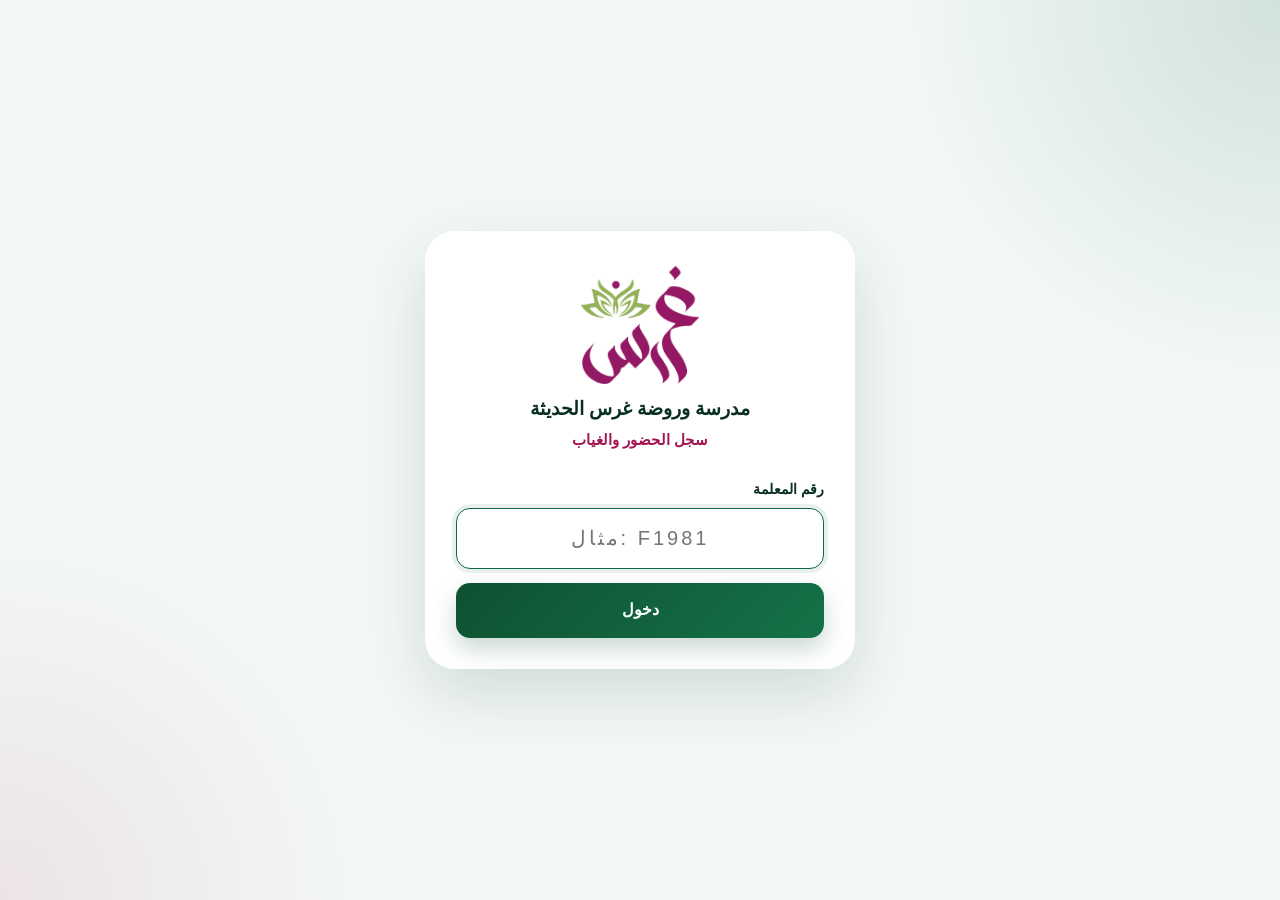
==== index.html @ df83c7d7 "Add files via upload" ====
<!DOCTYPE html>
<html lang="ar" dir="rtl">
<head>
<meta charset="UTF-8">
<meta name="viewport" content="width=device-width,initial-scale=1,viewport-fit=cover">
<meta name="theme-color" content="#0F5132">
<meta name="mobile-web-app-capable" content="yes">
<meta name="apple-mobile-web-app-capable" content="yes">
<meta name="apple-mobile-web-app-status-bar-style" content="black-translucent">
<link rel="manifest" href="manifest.json">
<link rel="apple-touch-icon" href="logo.png">
<title>الحضور والغياب — غرس</title>

<style>
/* ══════════════════════════════════════════════════════════
   مدرسة وروضة غرس الحديثة — سجل الحضور
   فكرة التصميم: سجل ورقي رسمي — حافة مخرَّمة كصفحة مقطوعة من
   دفتر، وأزرار الحالة كأختام حبر. خطوط النظام فقط، لا شبكة،
   حدود بدل الظلال المكدَّسة لأداء أخف على الهواتف الضعيفة.
   ══════════════════════════════════════════════════════════ */
:root{
  --paper:#FBF3E7; --card:#FFFDF9; --edge:#E7D9C4;
  --ink:#2B1B12; --mute:#8A7360;
  --wine:#7C1B4E; --wine-deep:#4A0F30; --wine-soft:#F4E3EE;
  --leaf:#4F7A2E; --leaf-wash:#EAF1DC;
  --clay:#AE3326; --clay-wash:#FBEAE4;
  --amber:#A6720A; --amber-wash:#FBF0DA;
  --r:13px;
}
*,*::before,*::after{box-sizing:border-box;margin:0;padding:0;-webkit-tap-highlight-color:transparent}
html{font-size:16px}
body{
  font-family:"Segoe UI",Tahoma,"Noto Sans Arabic",Arial,sans-serif;
  background:var(--paper); color:var(--ink);
  min-height:100vh;min-height:100dvh; overflow-x:hidden; line-height:1.45;
  -webkit-text-size-adjust:100%;
}
.serif{font-family:"Noto Naskh Arabic","Traditional Arabic",Amiri,"Segoe UI",serif}
button,input{font:inherit;color:inherit}
button{background:none;border:0;cursor:pointer}
[hidden]{display:none!important}
:focus-visible{outline:2px solid var(--wine);outline-offset:2px}

/* توقيع التصميم: حافة مخرَّمة كصفحة مقطوعة من دفتر — تُستخدم مرتين فقط */
.torn{position:relative}
.torn::after{
  content:"";position:absolute;left:0;right:0;bottom:-7px;height:14px;
  background-image:radial-gradient(circle 7px, var(--paper) 7px, transparent 7.4px);
  background-size:24px 14px; background-position:0 -7px; background-repeat:repeat-x;
}
.torn.on-card::after{ background-image:radial-gradient(circle 7px, var(--card) 7px, transparent 7.4px); }

/* ── تسجيل الدخول ─────────────────────────────────── */
#gate{
  min-height:100vh;min-height:100dvh;display:flex;align-items:center;justify-content:center;
  padding:26px 18px;background:
    radial-gradient(120% 90% at 15% 0%, rgba(255,255,255,.07), transparent 55%),
    radial-gradient(120% 90% at 100% 100%, rgba(0,0,0,.18), transparent 55%),
    var(--wine-deep);
}
.gate-card{ background:var(--card);border-radius:18px;padding:36px 26px 30px;
  width:100%;max-width:372px;text-align:center; }
.seal{
  width:64px;height:64px;margin:0 auto 18px;border-radius:16px;
  background:var(--wine);color:#fff;display:flex;align-items:center;justify-content:center;
  font-size:1.4rem;font-weight:700;letter-spacing:-1px;
  box-shadow:inset 0 0 0 3px rgba(255,255,255,.22), inset 0 0 0 5px rgba(255,255,255,.1);
}
.gate-card h1{font-size:1.14rem;font-weight:700;color:var(--wine-deep)}
.gate-card .serif{font-size:1.18rem}
.gate-card p{font-size:.86rem;color:var(--mute);margin-top:5px;margin-bottom:28px}
.gate-card label{display:block;text-align:right;font-size:.86rem;font-weight:600;margin-bottom:8px}
#code{
  width:100%;padding:15px;border:1.5px solid var(--edge);border-radius:10px;
  font-size:1.25rem;text-align:center;direction:ltr;letter-spacing:3px;
  background:#FAF4EA;transition:border-color .15s;
}
#code:focus{outline:none;border-color:var(--wine);background:#fff}
.btn-main{
  width:100%;margin-top:16px;padding:15px;border-radius:10px;
  background:var(--wine);color:#fff;font-size:1rem;font-weight:700;
}
.btn-main:active{background:var(--wine-deep)}
.btn-main:disabled{opacity:.5}
.note{
  margin-top:14px;padding:11px 13px;border-radius:9px;font-size:.85rem;
  font-weight:600;text-align:right;
}
.note.err{background:var(--clay-wash);color:var(--clay)}
.note.hint{background:var(--wine-soft);color:var(--wine-deep)}

/* ── الرأس ───────────────────────────────────────── */
#app{display:none;flex-direction:column;min-height:100vh;min-height:100dvh}
#app.on{display:flex}
.top{
  background:var(--wine-deep);color:#fff;padding:12px 14px 19px;
  display:flex;align-items:center;gap:11px;
  position:sticky;top:0;z-index:40;
  padding-top:12px;padding-top:max(12px,env(safe-area-inset-top));
}
.top .seal{width:37px;height:37px;border-radius:10px;margin:0;font-size:.92rem;
  background:rgba(255,255,255,.15);box-shadow:inset 0 0 0 2px rgba(255,255,255,.2)}
.who{flex:1;min-width:0}
.who b{display:block;font-size:.95rem;font-weight:700;line-height:1.25;
  white-space:nowrap;overflow:hidden;text-overflow:ellipsis}
.who span{display:block;font-size:.76rem;color:rgba(255,255,255,.72);
  white-space:nowrap;overflow:hidden;text-overflow:ellipsis}
.ico{
  width:38px;height:38px;border-radius:10px;background:rgba(255,255,255,.13);
  display:flex;align-items:center;justify-content:center;color:#fff;flex:0 0 auto;position:relative;
}
.ico:active{background:rgba(255,255,255,.28)}
.ico svg{width:19px;height:19px;fill:none;stroke:currentColor;stroke-width:2;
  stroke-linecap:round;stroke-linejoin:round}
.ico[data-n]:not([data-n="0"])::before{
  content:attr(data-n);position:absolute;top:-5px;left:-5px;
  min-width:19px;height:19px;padding:0 5px;border-radius:10px;
  background:#E7A73D;color:#3A2400;font-size:.68rem;font-weight:800;
  display:flex;align-items:center;justify-content:center;
}
.spinning{animation:spin 1s linear infinite}
@keyframes spin{to{transform:rotate(360deg)}}

/* ── شريط الحالة ─────────────────────────────────── */
.wire{ display:flex;align-items:center;gap:8px;padding:7px 15px;font-size:.8rem;font-weight:600; }
.wire i{width:7px;height:7px;border-radius:50%;flex:0 0 auto;background:currentColor}
.wire.ok  {background:var(--leaf-wash); color:var(--leaf)}
.wire.work{background:#EDF2FB;         color:#1B4DA8}
.wire.wait{background:var(--amber-wash);color:var(--amber)}
.wire.bad {background:var(--clay-wash); color:var(--clay)}

/* ── لوحة اليوم — كصفحة سجل ──────────────────────── */
main{flex:1;padding:22px 12px 132px;max-width:640px;width:100%;margin-inline:auto}
.day{
  background:var(--card);border:1px solid var(--edge);border-radius:var(--r);
  padding:16px 16px 14px;margin-bottom:16px;
}
.day-h{display:flex;align-items:flex-end;justify-content:space-between;gap:10px}
.day-h .lbl{font-size:.78rem;color:var(--mute);font-weight:600}
.day-h b{display:block;font-size:1.32rem;font-weight:700;color:var(--wine-deep);margin-top:2px}
.day-h .cnt{font-size:.78rem;color:var(--mute);white-space:nowrap}
.tally{display:flex;gap:7px;margin-top:13px}
.tally div{flex:1;text-align:center;border-radius:9px;padding:9px 4px;line-height:1.2}
.tally b{display:block;font-size:1.3rem;font-weight:800}
.tally span{font-size:.72rem;font-weight:600}
.t-p{background:var(--leaf-wash);color:var(--leaf)}
.t-a{background:var(--clay-wash);color:var(--clay)}
.t-e{background:var(--amber-wash);color:var(--amber)}

/* ── قائمة الطلاب ────────────────────────────────── */
#roster{display:flex;flex-direction:column;gap:8px}
.row{
  background:var(--card);border:1px solid var(--edge);border-radius:var(--r);
  padding:11px 12px 12px;contain:content;
}
.row.absent {border-color:#E8BEB8}
.row.excused{border-color:#E6CE9C}
.row-h{display:flex;align-items:center;gap:10px;margin-bottom:10px}
.av{
  width:30px;height:30px;border-radius:9px;font-size:.78rem;font-weight:700;
  display:flex;align-items:center;justify-content:center;flex:0 0 auto;
}
.row-h .nm{
  flex:1;min-width:0;font-size:.94rem;font-weight:600;
  white-space:nowrap;overflow:hidden;text-overflow:ellipsis;
}
.more{width:30px;height:30px;border-radius:8px;color:var(--mute);
  display:flex;align-items:center;justify-content:center;flex:0 0 auto;font-size:1.15rem;line-height:1}
.more:active{background:var(--wine-soft)}

/* أزرار الحالة — أختام حبر */
.stamps{display:flex;gap:7px}
.stamps button{
  flex:1;padding:9px 2px;border-radius:9px;font-size:.85rem;font-weight:700;
  border:1.5px solid var(--edge); background:var(--card); color:var(--mute);
  transition:transform .1s;
}
.stamps button:active{transform:scale(.94)}
.stamps .p.on{background:var(--leaf); color:#fff; border-color:var(--leaf); transform:rotate(-1.5deg)}
.stamps .a.on{background:var(--clay); color:#fff; border-color:var(--clay); transform:rotate(1.5deg)}
.stamps .e.on{background:var(--amber);color:#fff; border-color:var(--amber);transform:rotate(-1.5deg)}

.blank{text-align:center;padding:46px 20px;color:var(--mute);font-size:.9rem}
.blank b{display:block;font-size:1rem;color:var(--ink);margin-bottom:6px}

/* ── الشريط السفلي ───────────────────────────────── */
.dock{
  position:fixed;bottom:0;left:0;right:0;z-index:45;
  background:var(--card);border-top:1px solid var(--edge);
  padding:10px 12px calc(10px + env(safe-area-inset-bottom));
  display:flex;gap:8px;max-width:640px;margin-inline:auto;
}
.dock .side{ padding:12px 14px;border-radius:10px;background:var(--wine-soft);
  color:var(--wine-deep);font-size:.87rem;font-weight:700;flex:0 0 auto; }
.dock .side:active{background:#EAD3E1}
.submit{ flex:1;padding:13px;border-radius:10px;background:var(--wine);color:#fff;
  font-size:.97rem;font-weight:700; }
.submit:active{background:var(--wine-deep)}
.submit.done{background:var(--leaf-wash);color:var(--leaf)}

/* ── النوافذ ─────────────────────────────────────── */
.veil{ position:fixed;inset:0;z-index:200;background:rgba(43,27,18,.5);
  display:flex;align-items:flex-end;justify-content:center;
  opacity:0;visibility:hidden;transition:opacity .18s,visibility .18s; }
.veil.open{opacity:1;visibility:visible}
.sheet{ background:var(--card);width:100%;max-width:480px;
  border-radius:18px 18px 0 0;padding:20px 18px calc(24px + env(safe-area-inset-bottom));
  max-height:88vh;max-height:88dvh;overflow-y:auto;transform:translateY(14px);transition:transform .18s; }
.veil.open .sheet{transform:none}
.grip{width:38px;height:4px;border-radius:2px;background:var(--edge);margin:0 auto 16px}
.sheet h2{font-size:1rem;font-weight:700;color:var(--wine-deep);margin-bottom:14px}
.sheet label{display:block;font-size:.85rem;font-weight:600;margin-bottom:7px}
.sheet input{ width:100%;padding:13px 14px;border:1.5px solid var(--edge);border-radius:10px;
  font-size:.95rem;background:#FAF4EA;margin-bottom:14px; }
.sheet input:focus{outline:none;border-color:var(--wine);background:#fff}
.pair{display:flex;gap:9px;margin-top:4px}
.pair button{flex:1;padding:13px;border-radius:10px;font-size:.93rem;font-weight:700}
.go{background:var(--wine);color:#fff}
.go:disabled{opacity:.5}
.no{background:var(--wine-soft);color:var(--wine-deep)}
.warn{ background:var(--amber-wash);color:var(--amber);border-radius:9px;
  padding:10px 12px;font-size:.83rem;font-weight:600;margin-bottom:14px; }
.menu button{ display:flex;align-items:center;gap:11px;width:100%;padding:14px 12px;
  border-radius:10px;font-size:.93rem;font-weight:600;text-align:right; }
.menu button:active{background:var(--wine-soft)}
.menu .danger{color:var(--clay)}
.menu hr{border:0;border-top:1px solid var(--edge);margin:6px 0}

.absentees{margin-top:6px}
.absentees h3{font-size:.86rem;font-weight:700;margin:14px 0 8px}
.absentees div{ display:flex;align-items:center;justify-content:space-between;gap:10px;
  padding:9px 12px;border-radius:9px;background:var(--paper);margin-bottom:5px;font-size:.88rem; }
.absentees em{font-style:normal;font-size:.75rem;font-weight:700;padding:2px 9px;border-radius:8px}
.e-a{background:var(--clay-wash);color:var(--clay)}
.e-e{background:var(--amber-wash);color:var(--amber)}
.allgood{text-align:center;padding:16px;color:var(--leaf);font-weight:700}

/* ── التنبيهات ───────────────────────────────────── */
#toasts{ position:fixed;top:12px;left:12px;right:12px;z-index:400;
  display:flex;flex-direction:column;align-items:center;gap:7px;pointer-events:none; }
.toast{ padding:11px 18px;border-radius:10px;font-size:.87rem;font-weight:600;
  color:#fff;background:var(--ink);max-width:380px;text-align:center; }
.toast.good{background:var(--leaf)}
.toast.bad {background:var(--clay)}

@media (prefers-reduced-motion:reduce){*{animation:none!important;transition:none!important}}
</style>
<link rel="stylesheet" href="styles.css?v=4.0.0">
</head>

<body>

<!-- ═══════════ تسجيل الدخول ═══════════ -->
<section id="gate">
  <div class="gate-card torn on-card">
    <div class="seal brand-logo"><img src="logo.png" alt="شعار غرس"></div>
    <h1 class="serif">مدرسة وروضة غرس الحديثة</h1>
    <p>سجل الحضور والغياب</p>
    <label for="code">رقم المعلمة</label>
    <input id="code" type="text" inputmode="text" autocomplete="off"
           enterkeyhint="go" placeholder="مثال: F1981">
    <button class="btn-main" id="enter">دخول</button>
    <div class="note" id="gate-note" hidden></div>
  </div>
</section>

<!-- ═══════════ التطبيق ═══════════ -->
<div id="app">
  <header class="top torn">
    <div class="seal top-logo"><img src="logo.png" alt="شعار غرس"></div>
    <div class="who">
      <b id="t-name"></b>
      <span id="t-class"></span>
    </div>
    <button class="ico" id="btn-sync" data-n="0" aria-label="مزامنة">
      <svg viewBox="0 0 24 24"><path d="M21 12a9 9 0 1 1-2.6-6.4"/><path d="M21 3v6h-6"/></svg>
    </button>
    <button class="ico" id="btn-menu" aria-label="خيارات">
      <svg viewBox="0 0 24 24"><path d="M4 6h16M4 12h16M4 18h16"/></svg>
    </button>
  </header>

  <div class="wire ok" id="wire"><i></i><span id="wire-txt">محفوظ</span></div>

  <main>
    <div class="day">
      <div class="day-h">
        <div>
          <div class="lbl" id="d-day">اليوم</div>
          <b id="d-date" class="serif"></b>
        </div>
        <span class="cnt" id="d-count"></span>
      </div>
      <div class="tally">
        <div class="t-p"><b id="c-p">0</b><span>حاضر</span></div>
        <div class="t-a"><b id="c-a">0</b><span>غائب</span></div>
        <div class="t-e"><b id="c-e">0</b><span>مأذون</span></div>
      </div>
    </div>
    <div id="roster"></div>
  </main>

  <div class="dock">
    <button class="side" id="btn-add">إضافة طالب</button>
    <button class="side" id="btn-sum">الملخص</button>
    <button class="submit" id="btn-submit">تسليم الحضور</button>
  </div>
</div>

<div id="toasts"></div>

<!-- ═══════════ النوافذ ═══════════ -->
<div class="veil" id="v-add"><div class="sheet">
  <div class="grip"></div><h2>إضافة طالب</h2>
  <label for="i-add">اسم الطالب</label>
  <input id="i-add" type="text" autocomplete="off" placeholder="الاسم الكامل">
  <div class="pair"><button class="go" id="do-add">إضافة</button><button class="no" data-close>إلغاء</button></div>
</div></div>

<div class="veil" id="v-ren"><div class="sheet">
  <div class="grip"></div><h2>تعديل اسم الطالب</h2>
  <div class="warn">سيُحدَّث الاسم في كل سجلات الحضور السابقة.</div>
  <label for="i-ren">الاسم الجديد</label>
  <input id="i-ren" type="text" autocomplete="off">
  <div class="pair"><button class="go" id="do-ren">حفظ</button><button class="no" data-close>إلغاء</button></div>
</div></div>

<div class="veil" id="v-row"><div class="sheet menu">
  <div class="grip"></div><h2 id="row-h"></h2>
  <button id="row-ren">تعديل الاسم</button>
  <button class="danger" id="row-del">حذف من القائمة</button>
  <hr>
  <button data-close>إلغاء</button>
</div></div>

<div class="veil" id="v-menu"><div class="sheet menu">
  <div class="grip"></div><h2>خيارات</h2>
  <button id="m-pull">تحديث البيانات من الشيت</button>
  <hr>
  <button class="danger" id="m-out">تسجيل الخروج</button>
  <button data-close>إغلاق</button>
</div></div>

<div class="veil" id="v-sum"><div class="sheet">
  <div class="grip"></div><h2>ملخص اليوم</h2>
  <div class="tally">
    <div class="t-p"><b id="s-p">0</b><span>حاضر</span></div>
    <div class="t-a"><b id="s-a">0</b><span>غائب</span></div>
    <div class="t-e"><b id="s-e">0</b><span>مأذون</span></div>
  </div>
  <div class="absentees" id="s-list"></div>
  <div class="pair"><button class="no" data-close>إغلاق</button></div>
</div></div>

<script>
/* ══════════════════════════════════════════════════════════
   ① الإعداد — ضع هنا رابط النشر (/exec) الخاص بـ Apps Script
   ══════════════════════════════════════════════════════════ */
var API = "https://script.google.com/macros/s/AKfycbyLo60SsdFtB8Sttx347Jn26erlDINiishZiDYHMsbRO_paRJUiVgCSR4-Kl0UWDjzQyg/exec";

/* ══════════ التخزين المحلي ══════════
   K_STATE = من هو النشط الآن + بياناته الحيّة (يُمسح عند الخروج فقط)
   K_DIR   = أرشيف كل معلمة استُخدم رقمها على هذا الجهاز — هذا ما يسمح
             بإعادة الدخول لأي معلمة سبق دخولها بلا إنترنت بعد الخروج،
             ويدعم جهازاً واحداً تتناوب عليه عدة معلمات.
   K_QUEUE = طابور العمليات غير المُزامنة، مستقل عن كليهما.           */
var K_STATE = "ghars.state.v4";
var K_DIR   = "ghars.dir.v4";
var K_QUEUE = "ghars.queue.v4";

function load(k, dflt){ try{ var r=localStorage.getItem(k); return r?JSON.parse(r):dflt; }catch(e){ return dflt; } }
function save(k, v){ try{ localStorage.setItem(k, JSON.stringify(v)); }catch(e){} }

var S = load(K_STATE, null) || {
  teacherId:"", teacherName:"", className:"",
  students:[], marks:{}, date:"", submitted:false
};

function dirKey(id){ return String(id||"").trim().toLowerCase(); }
function loadDir(){ return load(K_DIR, {}); }
function saveDir(d){ save(K_DIR, d); }

/** يحفظ حالة النشاط الحالي + ينسخها في الأرشيف المحلي لهذه المعلمة. */
function persist(){
  save(K_STATE, S);
  if(!S.teacherId) return;
  var dir = loadDir();
  dir[dirKey(S.teacherId)] = {
    teacherId:S.teacherId, teacherName:S.teacherName, className:S.className,
    students:S.students, date:S.date, marks:S.marks, submitted:S.submitted
  };
  saveDir(dir);
}

/* ══════════ أدوات ══════════ */
var DAYS = ["الأحد","الاثنين","الثلاثاء","الأربعاء","الخميس","الجمعة","السبت"];
function today(){
  var d=new Date();
  return d.getFullYear()+"-"+("0"+(d.getMonth()+1)).slice(-2)+"-"+("0"+d.getDate()).slice(-2);
}
function dayName(iso){ var p=iso.split("-"); return DAYS[new Date(p[0],p[1]-1,p[2]).getDay()]; }
function pretty(iso){ var p=iso.split("-"); return (+p[2])+"/"+(+p[1])+"/"+p[0]; }
function esc(s){
  return String(s==null?"":s).replace(/&/g,"&amp;").replace(/</g,"&lt;")
    .replace(/>/g,"&gt;").replace(/"/g,"&quot;");
}
function uid(){ return Date.now().toString(36)+Math.random().toString(36).slice(2,8); }
function $(id){ return document.getElementById(id); }

function toast(msg, kind){
  var t=document.createElement("div");
  t.className="toast"+(kind?" "+kind:"");
  t.textContent=msg;
  $("toasts").appendChild(t);
  setTimeout(function(){ t.remove(); }, 2600);
}

/** لون هادئ ثابت لكل اسم — لأفاتار الطالب. */
function nameHue(name){
  var h=0, s=String(name||"");
  for(var i=0;i<s.length;i++){ h=(h*31 + s.charCodeAt(i)) % 360; }
  return h;
}
function initialOf(name){
  var s=String(name||"").trim();
  return s ? s[0] : "؟";
}

/* ══════════ الاتصال بالخادم ══════════ */
function call(payload, ms){
  var ctl = ("AbortController" in window) ? new AbortController() : null;
  var to  = ctl ? setTimeout(function(){ ctl.abort(); }, ms||20000) : null;

  return fetch(API, {
    method:"POST", redirect:"follow",
    headers:{ "Content-Type":"text/plain;charset=utf-8" },
    body:JSON.stringify(payload),
    signal: ctl ? ctl.signal : undefined
  }).then(function(r){
    if(to) clearTimeout(to);
    if(!r.ok) throw netErr("HTTP "+r.status);
    return r.json();
  }).catch(function(e){
    if(to) clearTimeout(to);
    throw netErr(e && e.message ? e.message : "تعذّر الاتصال");
  });
}
function netErr(m){ var e=new Error(m); e.network=true; return e; }

/** نفس call، لكن تعيد المحاولة مرة واحدة صامتة عند عطل شبكي عابر — لتقليل
    "أحياناً الدخول لا يعمل" الناتج عن انقطاع لحظي شائع على شبكات ضعيفة. */
function callWithRetry(payload, ms){
  return call(payload, ms).catch(function(e){
    return new Promise(function(res){ setTimeout(res, 1400); })
      .then(function(){ return call(payload, ms); });
  });
}

/* ══════════ طابور المزامنة ══════════ */
var FATAL = {NOT_FOUND:1,BAD_STATUS:1,DUPLICATE:1,RESERVED:1,BAD_NAME:1,REQUIRED:1,
             BAD_DATE:1,TOO_LONG:1,BAD_CHARS:1,UNKNOWN_ACTION:1,NO_SHEET:1,TOO_MANY:1};

function Q(){ return load(K_QUEUE, []); }
function setQ(q){ save(K_QUEUE, q); paintWire(); }

function push(op, opts){
  var q = Q();
  if(opts && opts.replaceKey){
    q = q.filter(function(x, i){
      return (busy && i === 0) || x.replaceKey !== opts.replaceKey;
    });
  }
  op.opId = uid();
  op.teacherId = S.teacherId;
  if(opts && opts.replaceKey) op.replaceKey = opts.replaceKey;
  q.push(op);
  setQ(q);
  flush(250);
}

var busy=false, timer=null, backoff=0;

function flush(delay){ clearTimeout(timer); timer=setTimeout(run, delay||0); }

function run(){
  if(busy) return;
  var q=Q();
  if(!q.length){ backoff=0; paintWire(); return; }
  if(!navigator.onLine){ paintWire(); return; }

  busy=true; paintWire("work");
  var op=q[0];

  call(op).then(function(res){
    busy=false;
    if(res && res.ok){
      drop(op.opId);
      backoff=0;
      afterOk(op, res);
      if(Q().length) flush(120);
      else { paintWire(); paintDock(); }
    }else{
      var code = (res && res.code) || "ERROR";
      if(FATAL[code]){
        drop(op.opId);
        toast((res && res.message) || "تعذّر تنفيذ العملية", "bad");
        flush(150);
      }else{
        retry();
      }
    }
  }).catch(function(){ busy=false; retry(); });
}

function drop(id){ setQ(Q().filter(function(x){ return x.opId!==id; })); }

function retry(){
  backoff = Math.min(backoff ? backoff*2 : 5000, 60000);
  paintWire(navigator.onLine ? "bad" : "wait");
  clearTimeout(timer);
  timer = setTimeout(run, backoff);
}

function afterOk(op, res){
  if(op.action==="add_student" && res.duplicate) toast("الاسم موجود مسبقاً في القائمة");
}

/* ══════════ رسم الحالة ══════════ */
function paintWire(force){
  var n = Q().length;
  var w = $("wire"), t = $("wire-txt");
  $("btn-sync").setAttribute("data-n", String(n));
  $("btn-sync").classList.toggle("spinning", force==="work");

  var cls, txt;
  if(force==="work"){ cls="work"; txt="جارٍ المزامنة…"; }
  else if(!n){ cls="ok"; txt = S.submitted ? "تم التسليم ومزامنة كل شيء" : "محفوظ على الجهاز"; }
  else if(!navigator.onLine){ cls="wait"; txt = n+" عملية بانتظار الإنترنت"; }
  else if(force==="bad"){ cls="bad"; txt = "تعذّر الاتصال — إعادة المحاولة تلقائياً"; }
  else { cls="wait"; txt = n+" عملية قيد الإرسال"; }

  w.className = "wire "+cls;
  t.textContent = txt;
}

/* ══════════ الدخول ══════════ */
$("enter").addEventListener("click", signIn);
$("code").addEventListener("keydown", function(e){ if(e.key==="Enter") signIn(); });

function showNote(msg, kind){
  var n=$("gate-note");
  n.textContent=msg; n.className="note "+(kind||"err"); n.hidden=false;
}

function signIn(){
  var id = $("code").value.trim();
  if(!id) return;
  var b=$("enter");
  b.disabled=true; b.textContent="جارٍ التحقق…"; $("gate-note").hidden=true;

  var dir = loadDir();
  var cached = dir[dirKey(id)];

  // معلمة سبق دخولها على هذا الجهاز → دخول فوري بلا إنترنت
  if(cached){
    adopt(cached, id);
    openApp();
    b.disabled=false; b.textContent="دخول";
    if(navigator.onLine) silentRefresh(id);
    return;
  }

  if(!navigator.onLine){
    showNote("هذا الرقم جديد على الجهاز — أول دخول لكل معلمة يحتاج إنترنت مرة واحدة فقط، وبعدها يعمل بلا إنترنت دائماً.", "hint");
    b.disabled=false; b.textContent="دخول";
    return;
  }

  callWithRetry({ action:"login", teacherId:id, date:today() }, 25000)
    .then(function(r){
      if(!r.ok){ showNote(r.message || "الرقم غير موجود."); return; }
      adopt({
        teacherId:r.teacherId, teacherName:r.teacherName, className:r.className,
        students:r.students||[], date:r.date,
        marks:fillDefaults(r.students||[], r.attendance||{}),
        submitted:!!r.submitted
      }, id);
      openApp();
      if(r.classCreated) toast('أُنشئ الصف «'+r.className+'» تلقائياً', "good");
    })
    .catch(function(){
      showNote(navigator.onLine ? "تعذّر الوصول إلى الخادم. حاولي مجدداً." : "لا يوجد اتصال بالإنترنت.");
    })
    .then(function(){ b.disabled=false; b.textContent="دخول"; },
          function(){ b.disabled=false; b.textContent="دخول"; });
}

/** الافتراضي: كل الطلاب حاضرون ما لم يُسجَّل غير ذلك. */
function fillDefaults(list, existing){
  var m={};
  for(var i=0;i<list.length;i++){ var n=list[i]; m[n]=existing[n]||"حاضر"; }
  return m;
}

function adopt(entry, typedId){
  S.teacherId   = entry.teacherId || typedId;
  S.teacherName = entry.teacherName;
  S.className   = entry.className;
  S.students    = entry.students || [];
  S.date        = entry.date || today();
  S.marks       = entry.marks || fillDefaults(S.students, {});
  S.submitted   = !!entry.submitted;
  persist();
}

/** تحديث صامت من الخادم بعد دخول من الأرشيف المحلي — لا يطغى على تعديلات محلية معلّقة. */
function silentRefresh(id){
  call({ action:"pull", teacherId:id, date:today() }).then(function(r){
    if(!r.ok) return;
    var pendingForMe = Q().some(function(op){ return op.teacherId===id; });
    if(pendingForMe) return; // نُفرغ الطابور أولاً قبل الكتابة فوق أي شيء محلي

    S.teacherName=r.teacherName; S.className=r.className; S.students=r.students||[];
    if(r.date===S.date){
      var merged=fillDefaults(S.students, r.attendance||{});
      Object.keys(S.marks||{}).forEach(function(n){ if(S.students.indexOf(n)!==-1) merged[n]=S.marks[n]; });
      S.marks=merged; S.submitted=!!r.submitted;
    }
    persist();
    if($("app").classList.contains("on")){ paintHeader(); paintDay(); paintRoster(); paintDock(); }
  }).catch(function(){});
}

/* ══════════ فتح التطبيق ══════════ */
function openApp(){
  $("gate").hidden=true;
  $("app").classList.add("on");
  rollDay();
  paintHeader(); paintDay(); paintRoster(); paintDock(); paintWire();
  flush(400);
}

/** يوم جديد → إعادة الجميع إلى «حاضر»، محلياً وبلا حاجة لأي اتصال. */
function rollDay(){
  var t=today();
  if(S.date!==t){
    S.date=t;
    S.marks=fillDefaults(S.students,{});
    S.submitted=false;
    persist();
  }
}

function paintHeader(){
  $("t-name").textContent=S.teacherName;
  $("t-class").textContent=S.className;
}

function paintDay(){
  $("d-day").textContent = dayName(S.date);
  $("d-date").textContent = pretty(S.date);
  $("d-count").textContent = S.students.length+" طالباً";
  var c=count();
  $("c-p").textContent=c.p; $("c-a").textContent=c.a; $("c-e").textContent=c.e;
}

function count(){
  var c={p:0,a:0,e:0};
  for(var i=0;i<S.students.length;i++){
    var s=S.marks[S.students[i]];
    if(s==="غائب") c.a++; else if(s==="مأذون") c.e++; else c.p++;
  }
  return c;
}

var CLS={"حاضر":"p","غائب":"a","مأذون":"e"};

function paintRoster(){
  var box=$("roster");
  if(!S.students.length){
    box.innerHTML='<div class="blank"><b>لا يوجد طلاب في هذا الصف بعد</b>'+
      'ابدئي بإضافة أول طالب من الشريط السفلي.</div>';
    return;
  }
  var h="";
  for(var i=0;i<S.students.length;i++){
    var n=S.students[i], st=S.marks[n]||"حاضر", k=CLS[st];
    var hue=nameHue(n);
    h+='<div class="row '+(k==="a"?"absent":k==="e"?"excused":"")+'" data-i="'+i+'">'+
         '<div class="row-h">'+
           '<div class="av" style="background:hsl('+hue+',46%,89%);color:hsl('+hue+',55%,30%)">'+esc(initialOf(n))+'</div>'+
           '<div class="nm">'+esc(n)+'</div>'+
           '<button class="more" data-act="more" aria-label="خيارات">⋮</button>'+
         '</div>'+
         '<div class="stamps">'+
           '<button data-st="حاضر"  class="p'+(k==="p"?" on":"")+'">حاضر</button>'+
           '<button data-st="غائب"  class="a'+(k==="a"?" on":"")+'">غائب</button>'+
           '<button data-st="مأذون" class="e'+(k==="e"?" on":"")+'">مأذون</button>'+
         '</div>'+
       '</div>';
  }
  box.innerHTML=h;
}

/** تحديث صف واحد فقط بدل إعادة رسم القائمة كاملة. */
function paintRow(i){
  var row=$("roster").querySelector('.row[data-i="'+i+'"]');
  if(!row) return;
  var st=S.marks[S.students[i]]||"حاضر", k=CLS[st];
  row.className="row "+(k==="a"?"absent":k==="e"?"excused":"");
  var b=row.querySelectorAll(".stamps button");
  for(var j=0;j<b.length;j++){
    var mine = b[j].getAttribute("data-st")===st;
    b[j].classList.toggle("on", mine);
  }
}

function paintDock(){
  var b=$("btn-submit");
  if(S.submitted && !Q().length){ b.classList.add("done"); b.textContent="تم التسليم ✓"; }
  else{ b.classList.remove("done"); b.textContent="تسليم الحضور"; }
}

/* ══════════ التفاعل مع القائمة ══════════ */
$("roster").addEventListener("click", function(e){
  var row = e.target.closest ? e.target.closest(".row") : null;
  if(!row) return;
  var i = +row.getAttribute("data-i");

  if(e.target.getAttribute("data-act")==="more"){ openRowMenu(i); return; }

  var st = e.target.getAttribute("data-st");
  if(!st) return;

  S.marks[S.students[i]] = st;
  S.submitted=false;
  persist();
  paintRow(i); paintDay(); paintDock(); paintWire();
});

/* ══════════ التسليم ══════════ */
$("btn-submit").addEventListener("click", function(){
  if(!S.students.length){ toast("لا يوجد طلاب لتسليمهم"); return; }
  var recs=[];
  for(var i=0;i<S.students.length;i++){
    recs.push({ studentName:S.students[i], status:S.marks[S.students[i]]||"حاضر" });
  }
  S.submitted=true; persist();
  push({ action:"save_attendance", date:S.date, records:recs }, { replaceKey:"att:"+S.date });
  toast(navigator.onLine ? "تم التسليم — جارٍ الحفظ في الشيت"
                         : "تم التسليم — سيُحفظ فور عودة الإنترنت", "good");
  paintDock();
});

/* ══════════ زر المزامنة اليدوي ══════════ */
$("btn-sync").addEventListener("click", function(){
  busy=false; backoff=0;
  if(!Q().length){ pull(true); return; }
  flush(0);
  toast("جارٍ المزامنة…");
});

/* ══════════ إضافة طالب ══════════ */
$("btn-add").addEventListener("click", function(){
  $("i-add").value=""; open("v-add"); setTimeout(function(){ $("i-add").focus(); },160);
});
$("do-add").addEventListener("click", function(){
  var name=$("i-add").value.trim();
  if(!name) return;
  if(S.students.indexOf(name)!==-1){ toast("الاسم موجود مسبقاً"); return; }

  S.students.push(name);
  S.marks[name]="حاضر";
  S.submitted=false;
  persist();
  paintRoster(); paintDay(); paintDock();
  shut("v-add");
  push({ action:"add_student", studentName:name });
  toast("أُضيف "+name, "good");
});

/* ══════════ قائمة الطالب ══════════ */
var rowIdx=-1;
function openRowMenu(i){ rowIdx=i; $("row-h").textContent=S.students[i]; open("v-row"); }
$("row-ren").addEventListener("click", function(){
  shut("v-row"); $("i-ren").value=S.students[rowIdx]; open("v-ren");
  setTimeout(function(){ $("i-ren").focus(); },160);
});
$("do-ren").addEventListener("click", function(){
  var neu=$("i-ren").value.trim(), old=S.students[rowIdx];
  if(!neu || neu===old){ shut("v-ren"); return; }

  S.students[rowIdx]=neu;
  S.marks[neu]=S.marks[old]||"حاضر";
  delete S.marks[old];
  persist();
  paintRoster(); shut("v-ren");
  push({ action:"rename_student", oldName:old, newName:neu });
  toast("تم تعديل الاسم", "good");
});
$("row-del").addEventListener("click", function(){
  var name=S.students[rowIdx];
  shut("v-row");
  if(!confirm('حذف «'+name+'» من قائمة الصف؟\nسجلات الحضور السابقة تبقى محفوظة.')) return;

  S.students.splice(rowIdx,1);
  delete S.marks[name];
  persist();
  paintRoster(); paintDay();
  push({ action:"delete_student", studentName:name });
  toast("حُذف "+name);
});

/* ══════════ قائمة الخيارات ══════════ */
$("btn-menu").addEventListener("click", function(){ open("v-menu"); });

$("m-pull").addEventListener("click", function(){ shut("v-menu"); pull(true); });

$("m-out").addEventListener("click", function(){
  var n=Q().length;
  var msg = n ? "لديك "+n+" عملية لم تُرسل بعد. الخروج سيبقيها محفوظة، وستُكمَل عند الدخول التالي.\nمتابعة؟"
              : "تسجيل الخروج؟";
  if(!confirm(msg)) return;
  // نمسح فقط "من هو النشط الآن" — بيانات المعلمة تبقى في أرشيف الجهاز
  // فيمكنها الدخول مجدداً بلا إنترنت في أي وقت.
  localStorage.removeItem(K_STATE);
  location.reload();
});

/* ══════════ تحديث من الشيت ══════════ */
function pull(loud){
  if(!navigator.onLine){ if(loud) toast("لا يوجد إنترنت الآن","bad"); return; }
  if(Q().length){ if(loud) toast("سنزامن العمليات المعلّقة أولاً"); flush(0); return; }

  paintWire("work");
  call({ action:"pull", teacherId:S.teacherId, date:today() })
    .then(function(r){
      if(!r.ok){ if(loud) toast(r.message||"تعذّر التحديث","bad"); paintWire(); return; }
      S.teacherName=r.teacherName; S.className=r.className;
      S.students=r.students||[]; S.date=r.date;
      S.marks=fillDefaults(S.students, r.attendance||{});
      S.submitted=!!r.submitted;
      persist();
      paintHeader(); paintDay(); paintRoster(); paintDock(); paintWire();
      if(loud) toast("تم التحديث من الشيت","good");
    })
    .catch(function(){ paintWire(); if(loud) toast("تعذّر الاتصال","bad"); });
}

/* ══════════ الملخص ══════════ */
$("btn-sum").addEventListener("click", function(){
  var c=count();
  $("s-p").textContent=c.p; $("s-a").textContent=c.a; $("s-e").textContent=c.e;

  var out="", any=false;
  for(var i=0;i<S.students.length;i++){
    var n=S.students[i], st=S.marks[n];
    if(st!=="غائب" && st!=="مأذون") continue;
    if(!any){ out+="<h3>غير الحاضرين</h3>"; any=true; }
    out+='<div><span>'+esc(n)+'</span><em class="'+(st==="غائب"?"e-a":"e-e")+'">'+st+'</em></div>';
  }
  if(!any) out='<div class="allgood">جميع الطلاب حاضرون اليوم</div>';
  $("s-list").innerHTML=out;
  open("v-sum");
});

/* ══════════ النوافذ ══════════ */
function open(id){ $(id).classList.add("open"); }
function shut(id){ $(id).classList.remove("open"); }

document.addEventListener("click", function(e){
  if(e.target.hasAttribute && e.target.hasAttribute("data-close")){
    var v=e.target.closest(".veil"); if(v) v.classList.remove("open");
  }
});
var veils=document.querySelectorAll(".veil");
for(var vi=0; vi<veils.length; vi++){
  veils[vi].addEventListener("click", function(e){ if(e.target===this) this.classList.remove("open"); });
}

/* ══════════ الشبكة ودورة الحياة ══════════ */
window.addEventListener("online", function(){
  backoff=0; toast("عاد الاتصال — جارٍ المزامنة"); flush(300);
});
window.addEventListener("offline", function(){ paintWire(); });

document.addEventListener("visibilitychange", function(){
  if(document.visibilityState==="visible" && S.teacherId){
    rollDay(); paintDay(); paintRoster(); paintDock();
    if(Q().length) flush(500);
  }
});

setInterval(function(){ if(Q().length && navigator.onLine && !busy) flush(0); }, 45000);

/* ══════════ الإقلاع ══════════ */
if(S.teacherId){ $("gate").hidden=true; openApp(); }
else { $("code").focus(); }

if("serviceWorker" in navigator){
  window.addEventListener("load", function(){
    navigator.serviceWorker.register("sw.js").catch(function(){});
  });
}
</script>
</body>
</html>
---- styles.css ----
:root {
  --paper: #f3f8f5;
  --card: #ffffff;
  --edge: #dce8e1;
  --ink: #16362c;
  --mute: #687a74;
  --wine: #0f6844;
  --wine-deep: #082f23;
  --wine-soft: #edf8f2;
  --leaf: #188038;
  --leaf-wash: #e5f5eb;
  --clay: #bd2c22;
  --clay-wash: #feeceb;
  --amber: #a46900;
  --amber-wash: #fff3d5;
  --magenta: #a31352;
  --magenta-soft: #fce7f3;
  --r: 18px;
}

body {
  background:
    radial-gradient(circle at 92% 0%, rgba(15, 104, 68, 0.13), transparent 31rem),
    radial-gradient(circle at 0% 94%, rgba(163, 19, 82, 0.08), transparent 25rem),
    var(--paper);
  font-family: Tahoma, Arial, "Segoe UI", sans-serif;
  color: var(--ink);
  line-height: 1.55;
}

.serif {
  font-family: Tahoma, Arial, "Segoe UI", sans-serif;
}

.torn::after {
  display: none;
}

#gate {
  padding: max(24px, env(safe-area-inset-top)) 16px max(24px, env(safe-area-inset-bottom));
  background:
    radial-gradient(circle at 100% 0%, rgba(15, 104, 68, 0.15), transparent 24rem),
    radial-gradient(circle at 0% 100%, rgba(163, 19, 82, 0.09), transparent 23rem),
    #f3f8f5;
}

.gate-card {
  width: min(100%, 430px);
  max-width: 430px;
  padding: 34px 30px 30px;
  background: rgba(255, 255, 255, 0.97);
  border: 1px solid rgba(255, 255, 255, 0.9);
  border-radius: 30px;
  box-shadow: 0 24px 65px rgba(8, 47, 35, 0.14);
}

.seal.brand-logo {
  width: 124px;
  height: 118px;
  margin: 0 auto 12px;
  padding: 0;
  background: transparent;
  box-shadow: none;
}

.brand-logo img {
  display: block;
  width: 118px;
  height: 118px;
  object-fit: contain;
}

.gate-card h1 {
  color: var(--wine-deep);
  font-size: clamp(1.35rem, 5vw, 1.8rem);
  line-height: 1.35;
}

.gate-card p {
  margin-top: 7px;
  margin-bottom: 26px;
  color: var(--magenta);
  font-size: 0.93rem;
  font-weight: 700;
}

.gate-card label {
  color: var(--wine-deep);
  font-size: 0.9rem;
}

#code {
  min-height: 55px;
  padding: 14px 16px;
  color: var(--ink);
  background: #fbfdfc;
  border: 1px solid var(--edge);
  border-radius: 14px;
  box-shadow: inset 0 1px 2px rgba(8, 47, 35, 0.03);
}

#code:focus {
  border-color: var(--wine);
  box-shadow: 0 0 0 4px rgba(15, 104, 68, 0.09);
}

.btn-main {
  min-height: 54px;
  margin-top: 14px;
  border-radius: 14px;
  background: linear-gradient(135deg, #0f5132, #147247);
  box-shadow: 0 11px 23px rgba(15, 81, 50, 0.22);
  transition: transform 0.15s ease, box-shadow 0.15s ease;
}

.btn-main:hover:not(:disabled) {
  transform: translateY(-1px);
  box-shadow: 0 14px 27px rgba(15, 81, 50, 0.26);
}

.note {
  border: 1px solid transparent;
}

.top {
  min-height: 74px;
  padding: max(11px, env(safe-area-inset-top)) 14px 11px;
  color: var(--ink);
  background: rgba(255, 255, 255, 0.96);
  border-bottom: 1px solid var(--edge);
  box-shadow: 0 7px 22px rgba(8, 47, 35, 0.07);
  backdrop-filter: blur(12px);
}

.top .seal.top-logo {
  width: 48px;
  height: 48px;
  padding: 0;
  background: #fff;
  border: 1px solid var(--edge);
  border-radius: 14px;
  box-shadow: none;
  overflow: hidden;
}

.top-logo img {
  width: 100%;
  height: 100%;
  padding: 4px;
  object-fit: contain;
}

.who b {
  color: var(--wine-deep);
  font-size: 1rem;
}

.who span {
  color: var(--magenta);
  font-size: 0.79rem;
  font-weight: 700;
}

.ico {
  width: 42px;
  height: 42px;
  color: var(--wine);
  background: var(--wine-soft);
  border: 1px solid #dceee4;
  border-radius: 12px;
}

.ico:active {
  color: #fff;
  background: var(--wine);
}

.wire {
  position: sticky;
  top: 74px;
  z-index: 35;
  min-height: 36px;
  padding: 8px 16px;
  border-bottom: 1px solid rgba(8, 47, 35, 0.05);
}

main {
  max-width: 720px;
  padding: 20px 14px 130px;
}

.day,
.row {
  background: rgba(255, 255, 255, 0.98);
  border-color: var(--edge);
  box-shadow: 0 8px 24px rgba(8, 47, 35, 0.055);
}

.day {
  padding: 18px;
  margin-bottom: 14px;
  border-radius: 20px;
  border-top: 4px solid var(--wine);
}

.day-h b {
  color: var(--wine-deep);
  font-size: 1.35rem;
}

.tally {
  gap: 8px;
}

.tally div {
  padding: 10px 5px;
  border-radius: 12px;
}

#roster {
  gap: 10px;
}

.row {
  padding: 13px;
  border-radius: 17px;
  contain: layout paint;
}

.row-h {
  margin-bottom: 11px;
}

.av {
  width: 34px;
  height: 34px;
  border-radius: 11px;
}

.row-h .nm {
  color: var(--wine-deep);
  font-size: 0.96rem;
  font-weight: 700;
}

.more {
  width: 34px;
  height: 34px;
  color: var(--magenta);
  background: var(--magenta-soft);
  border-radius: 10px;
}

.stamps {
  gap: 8px;
}

.stamps button {
  min-height: 40px;
  padding: 8px 4px;
  border-color: var(--edge);
  border-radius: 11px;
  transition: transform 0.12s ease, background 0.12s ease;
}

.stamps .p.on,
.stamps .a.on,
.stamps .e.on {
  transform: none;
  box-shadow: 0 5px 12px rgba(8, 47, 35, 0.12);
}

.dock {
  max-width: 720px;
  padding: 11px 12px calc(11px + env(safe-area-inset-bottom));
  background: rgba(255, 255, 255, 0.97);
  box-shadow: 0 -12px 35px rgba(8, 47, 35, 0.08);
  backdrop-filter: blur(12px);
}

.dock .side,
.submit {
  min-height: 48px;
  border-radius: 13px;
}

.dock .side {
  color: var(--magenta);
  background: var(--magenta-soft);
}

.submit {
  background: linear-gradient(135deg, #0f5132, #147247);
  box-shadow: 0 8px 17px rgba(15, 81, 50, 0.18);
}

.submit.done {
  color: var(--leaf);
  background: var(--leaf-wash);
  box-shadow: none;
}

.veil {
  background: rgba(8, 47, 35, 0.46);
  backdrop-filter: blur(3px);
}

.sheet {
  max-width: 520px;
  padding: 22px 19px calc(25px + env(safe-area-inset-bottom));
  border-radius: 24px 24px 0 0;
  box-shadow: 0 -20px 60px rgba(8, 47, 35, 0.18);
}

.sheet h2 {
  color: var(--wine-deep);
  font-size: 1.1rem;
}

.sheet input {
  min-height: 52px;
  background: #fbfdfc;
  border-color: var(--edge);
  border-radius: 13px;
}

.go,
.no,
.menu button {
  min-height: 48px;
  border-radius: 12px;
}

.go {
  background: var(--wine);
}

.no {
  color: var(--wine-deep);
  background: var(--wine-soft);
}

.toast {
  border-radius: 13px;
  box-shadow: 0 12px 28px rgba(8, 47, 35, 0.2);
}

@media (max-width: 480px) {
  .gate-card {
    padding: 28px 20px 25px;
    border-radius: 25px;
  }

  .seal.brand-logo {
    width: 106px;
    height: 100px;
  }

  .brand-logo img {
    width: 100px;
    height: 100px;
  }

  .top {
    gap: 9px;
  }

  .top .seal.top-logo {
    width: 43px;
    height: 43px;
  }

  .ico {
    width: 39px;
    height: 39px;
  }

  main {
    padding-inline: 10px;
  }

  .day {
    padding: 15px;
  }

  .row {
    padding: 11px;
  }

  .dock {
    gap: 7px;
  }

  .dock .side {
    padding-inline: 10px;
    font-size: 0.79rem;
  }

  .submit {
    font-size: 0.9rem;
  }
}

@media (max-width: 365px) {
  .dock .side:nth-child(2) {
    display: none;
  }

  .stamps button {
    font-size: 0.78rem;
  }
}

@media (prefers-reduced-motion: reduce) {
  *, *::before, *::after {
    animation-duration: 0.01ms !important;
    animation-iteration-count: 1 !important;
    transition-duration: 0.01ms !important;
  }
}
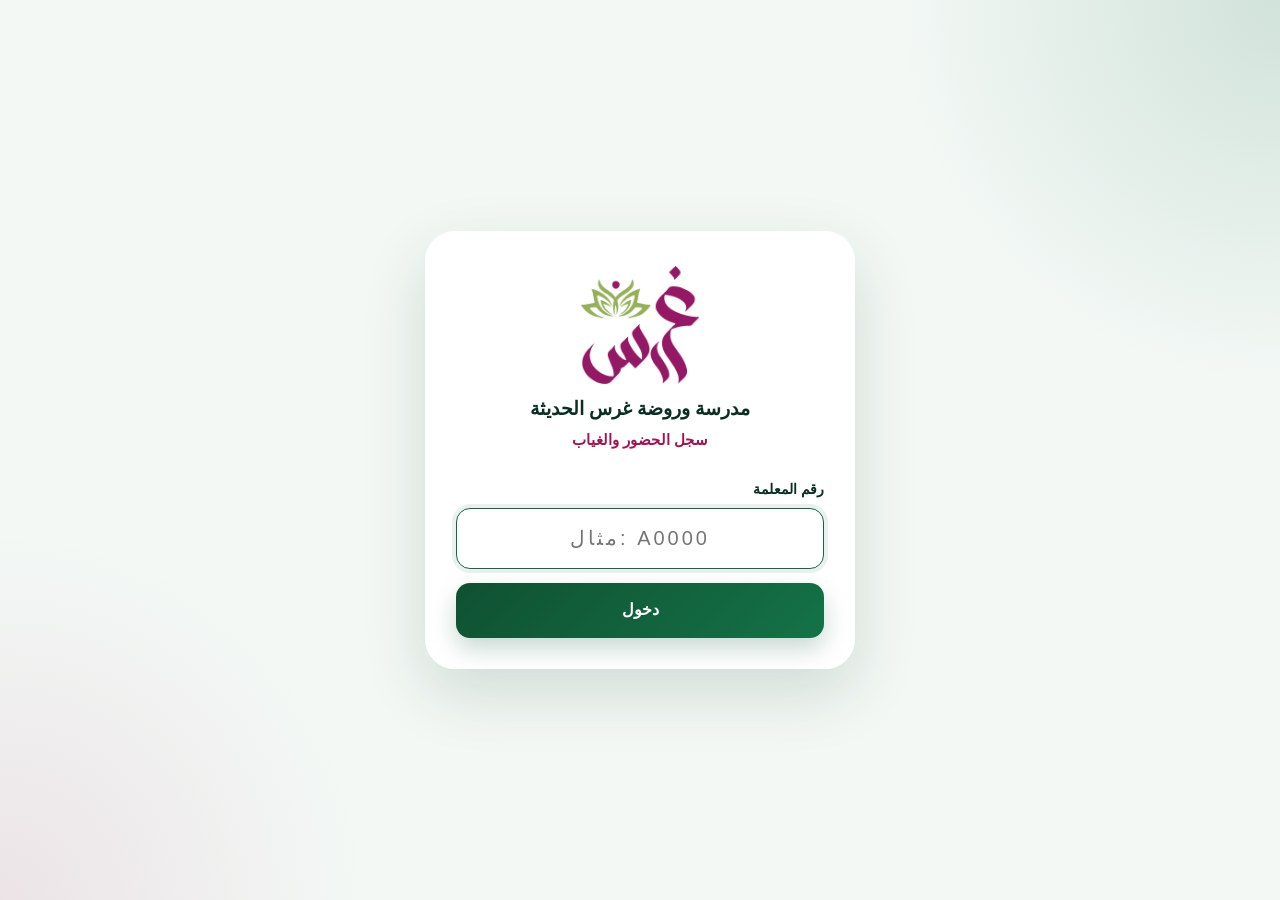
==== commit cadc2fb9: "Update placeholder text in input field" ====
--- a/index.html
+++ b/index.html
@@ -245,7 +245,7 @@
 
 @media (prefers-reduced-motion:reduce){*{animation:none!important;transition:none!important}}
 </style>
-<link rel="stylesheet" href="styles.css?v=4.0.0">
+<link rel="stylesheet" href="styles.css?v=5.1.0">
 </head>
 
 <body>
@@ -258,7 +258,7 @@
     <p>سجل الحضور والغياب</p>
     <label for="code">رقم المعلمة</label>
     <input id="code" type="text" inputmode="text" autocomplete="off"
-           enterkeyhint="go" placeholder="مثال: F1981">
+           enterkeyhint="go" placeholder="مثال: A0000">
     <button class="btn-main" id="enter">دخول</button>
     <div class="note" id="gate-note" hidden></div>
   </div>
@@ -280,7 +280,7 @@
     </button>
   </header>
 
-  <div class="wire ok" id="wire"><i></i><span id="wire-txt">محفوظ</span></div>
+  <div class="wire ok" id="wire" role="status" aria-live="polite"><i></i><span id="wire-txt">محفوظ</span></div>
 
   <main>
     <div class="day">
@@ -307,7 +307,7 @@
   </div>
 </div>
 
-<div id="toasts"></div>
+<div id="toasts" aria-live="polite"></div>
 
 <!-- ═══════════ النوافذ ═══════════ -->
 <div class="veil" id="v-add"><div class="sheet">
@@ -352,556 +352,6 @@
   <div class="pair"><button class="no" data-close>إغلاق</button></div>
 </div></div>
 
-<script>
-/* ══════════════════════════════════════════════════════════
-   ① الإعداد — ضع هنا رابط النشر (/exec) الخاص بـ Apps Script
-   ══════════════════════════════════════════════════════════ */
-var API = "https://script.google.com/macros/s/AKfycbyLo60SsdFtB8Sttx347Jn26erlDINiishZiDYHMsbRO_paRJUiVgCSR4-Kl0UWDjzQyg/exec";
-
-/* ══════════ التخزين المحلي ══════════
-   K_STATE = من هو النشط الآن + بياناته الحيّة (يُمسح عند الخروج فقط)
-   K_DIR   = أرشيف كل معلمة استُخدم رقمها على هذا الجهاز — هذا ما يسمح
-             بإعادة الدخول لأي معلمة سبق دخولها بلا إنترنت بعد الخروج،
-             ويدعم جهازاً واحداً تتناوب عليه عدة معلمات.
-   K_QUEUE = طابور العمليات غير المُزامنة، مستقل عن كليهما.           */
-var K_STATE = "ghars.state.v4";
-var K_DIR   = "ghars.dir.v4";
-var K_QUEUE = "ghars.queue.v4";
-
-function load(k, dflt){ try{ var r=localStorage.getItem(k); return r?JSON.parse(r):dflt; }catch(e){ return dflt; } }
-function save(k, v){ try{ localStorage.setItem(k, JSON.stringify(v)); }catch(e){} }
-
-var S = load(K_STATE, null) || {
-  teacherId:"", teacherName:"", className:"",
-  students:[], marks:{}, date:"", submitted:false
-};
-
-function dirKey(id){ return String(id||"").trim().toLowerCase(); }
-function loadDir(){ return load(K_DIR, {}); }
-function saveDir(d){ save(K_DIR, d); }
-
-/** يحفظ حالة النشاط الحالي + ينسخها في الأرشيف المحلي لهذه المعلمة. */
-function persist(){
-  save(K_STATE, S);
-  if(!S.teacherId) return;
-  var dir = loadDir();
-  dir[dirKey(S.teacherId)] = {
-    teacherId:S.teacherId, teacherName:S.teacherName, className:S.className,
-    students:S.students, date:S.date, marks:S.marks, submitted:S.submitted
-  };
-  saveDir(dir);
-}
-
-/* ══════════ أدوات ══════════ */
-var DAYS = ["الأحد","الاثنين","الثلاثاء","الأربعاء","الخميس","الجمعة","السبت"];
-function today(){
-  var d=new Date();
-  return d.getFullYear()+"-"+("0"+(d.getMonth()+1)).slice(-2)+"-"+("0"+d.getDate()).slice(-2);
-}
-function dayName(iso){ var p=iso.split("-"); return DAYS[new Date(p[0],p[1]-1,p[2]).getDay()]; }
-function pretty(iso){ var p=iso.split("-"); return (+p[2])+"/"+(+p[1])+"/"+p[0]; }
-function esc(s){
-  return String(s==null?"":s).replace(/&/g,"&amp;").replace(/</g,"&lt;")
-    .replace(/>/g,"&gt;").replace(/"/g,"&quot;");
-}
-function uid(){ return Date.now().toString(36)+Math.random().toString(36).slice(2,8); }
-function $(id){ return document.getElementById(id); }
-
-function toast(msg, kind){
-  var t=document.createElement("div");
-  t.className="toast"+(kind?" "+kind:"");
-  t.textContent=msg;
-  $("toasts").appendChild(t);
-  setTimeout(function(){ t.remove(); }, 2600);
-}
-
-/** لون هادئ ثابت لكل اسم — لأفاتار الطالب. */
-function nameHue(name){
-  var h=0, s=String(name||"");
-  for(var i=0;i<s.length;i++){ h=(h*31 + s.charCodeAt(i)) % 360; }
-  return h;
-}
-function initialOf(name){
-  var s=String(name||"").trim();
-  return s ? s[0] : "؟";
-}
-
-/* ══════════ الاتصال بالخادم ══════════ */
-function call(payload, ms){
-  var ctl = ("AbortController" in window) ? new AbortController() : null;
-  var to  = ctl ? setTimeout(function(){ ctl.abort(); }, ms||20000) : null;
-
-  return fetch(API, {
-    method:"POST", redirect:"follow",
-    headers:{ "Content-Type":"text/plain;charset=utf-8" },
-    body:JSON.stringify(payload),
-    signal: ctl ? ctl.signal : undefined
-  }).then(function(r){
-    if(to) clearTimeout(to);
-    if(!r.ok) throw netErr("HTTP "+r.status);
-    return r.json();
-  }).catch(function(e){
-    if(to) clearTimeout(to);
-    throw netErr(e && e.message ? e.message : "تعذّر الاتصال");
-  });
-}
-function netErr(m){ var e=new Error(m); e.network=true; return e; }
-
-/** نفس call، لكن تعيد المحاولة مرة واحدة صامتة عند عطل شبكي عابر — لتقليل
-    "أحياناً الدخول لا يعمل" الناتج عن انقطاع لحظي شائع على شبكات ضعيفة. */
-function callWithRetry(payload, ms){
-  return call(payload, ms).catch(function(e){
-    return new Promise(function(res){ setTimeout(res, 1400); })
-      .then(function(){ return call(payload, ms); });
-  });
-}
-
-/* ══════════ طابور المزامنة ══════════ */
-var FATAL = {NOT_FOUND:1,BAD_STATUS:1,DUPLICATE:1,RESERVED:1,BAD_NAME:1,REQUIRED:1,
-             BAD_DATE:1,TOO_LONG:1,BAD_CHARS:1,UNKNOWN_ACTION:1,NO_SHEET:1,TOO_MANY:1};
-
-function Q(){ return load(K_QUEUE, []); }
-function setQ(q){ save(K_QUEUE, q); paintWire(); }
-
-function push(op, opts){
-  var q = Q();
-  if(opts && opts.replaceKey){
-    q = q.filter(function(x, i){
-      return (busy && i === 0) || x.replaceKey !== opts.replaceKey;
-    });
-  }
-  op.opId = uid();
-  op.teacherId = S.teacherId;
-  if(opts && opts.replaceKey) op.replaceKey = opts.replaceKey;
-  q.push(op);
-  setQ(q);
-  flush(250);
-}
-
-var busy=false, timer=null, backoff=0;
-
-function flush(delay){ clearTimeout(timer); timer=setTimeout(run, delay||0); }
-
-function run(){
-  if(busy) return;
-  var q=Q();
-  if(!q.length){ backoff=0; paintWire(); return; }
-  if(!navigator.onLine){ paintWire(); return; }
-
-  busy=true; paintWire("work");
-  var op=q[0];
-
-  call(op).then(function(res){
-    busy=false;
-    if(res && res.ok){
-      drop(op.opId);
-      backoff=0;
-      afterOk(op, res);
-      if(Q().length) flush(120);
-      else { paintWire(); paintDock(); }
-    }else{
-      var code = (res && res.code) || "ERROR";
-      if(FATAL[code]){
-        drop(op.opId);
-        toast((res && res.message) || "تعذّر تنفيذ العملية", "bad");
-        flush(150);
-      }else{
-        retry();
-      }
-    }
-  }).catch(function(){ busy=false; retry(); });
-}
-
-function drop(id){ setQ(Q().filter(function(x){ return x.opId!==id; })); }
-
-function retry(){
-  backoff = Math.min(backoff ? backoff*2 : 5000, 60000);
-  paintWire(navigator.onLine ? "bad" : "wait");
-  clearTimeout(timer);
-  timer = setTimeout(run, backoff);
-}
-
-function afterOk(op, res){
-  if(op.action==="add_student" && res.duplicate) toast("الاسم موجود مسبقاً في القائمة");
-}
-
-/* ══════════ رسم الحالة ══════════ */
-function paintWire(force){
-  var n = Q().length;
-  var w = $("wire"), t = $("wire-txt");
-  $("btn-sync").setAttribute("data-n", String(n));
-  $("btn-sync").classList.toggle("spinning", force==="work");
-
-  var cls, txt;
-  if(force==="work"){ cls="work"; txt="جارٍ المزامنة…"; }
-  else if(!n){ cls="ok"; txt = S.submitted ? "تم التسليم ومزامنة كل شيء" : "محفوظ على الجهاز"; }
-  else if(!navigator.onLine){ cls="wait"; txt = n+" عملية بانتظار الإنترنت"; }
-  else if(force==="bad"){ cls="bad"; txt = "تعذّر الاتصال — إعادة المحاولة تلقائياً"; }
-  else { cls="wait"; txt = n+" عملية قيد الإرسال"; }
-
-  w.className = "wire "+cls;
-  t.textContent = txt;
-}
-
-/* ══════════ الدخول ══════════ */
-$("enter").addEventListener("click", signIn);
-$("code").addEventListener("keydown", function(e){ if(e.key==="Enter") signIn(); });
-
-function showNote(msg, kind){
-  var n=$("gate-note");
-  n.textContent=msg; n.className="note "+(kind||"err"); n.hidden=false;
-}
-
-function signIn(){
-  var id = $("code").value.trim();
-  if(!id) return;
-  var b=$("enter");
-  b.disabled=true; b.textContent="جارٍ التحقق…"; $("gate-note").hidden=true;
-
-  var dir = loadDir();
-  var cached = dir[dirKey(id)];
-
-  // معلمة سبق دخولها على هذا الجهاز → دخول فوري بلا إنترنت
-  if(cached){
-    adopt(cached, id);
-    openApp();
-    b.disabled=false; b.textContent="دخول";
-    if(navigator.onLine) silentRefresh(id);
-    return;
-  }
-
-  if(!navigator.onLine){
-    showNote("هذا الرقم جديد على الجهاز — أول دخول لكل معلمة يحتاج إنترنت مرة واحدة فقط، وبعدها يعمل بلا إنترنت دائماً.", "hint");
-    b.disabled=false; b.textContent="دخول";
-    return;
-  }
-
-  callWithRetry({ action:"login", teacherId:id, date:today() }, 25000)
-    .then(function(r){
-      if(!r.ok){ showNote(r.message || "الرقم غير موجود."); return; }
-      adopt({
-        teacherId:r.teacherId, teacherName:r.teacherName, className:r.className,
-        students:r.students||[], date:r.date,
-        marks:fillDefaults(r.students||[], r.attendance||{}),
-        submitted:!!r.submitted
-      }, id);
-      openApp();
-      if(r.classCreated) toast('أُنشئ الصف «'+r.className+'» تلقائياً', "good");
-    })
-    .catch(function(){
-      showNote(navigator.onLine ? "تعذّر الوصول إلى الخادم. حاولي مجدداً." : "لا يوجد اتصال بالإنترنت.");
-    })
-    .then(function(){ b.disabled=false; b.textContent="دخول"; },
-          function(){ b.disabled=false; b.textContent="دخول"; });
-}
-
-/** الافتراضي: كل الطلاب حاضرون ما لم يُسجَّل غير ذلك. */
-function fillDefaults(list, existing){
-  var m={};
-  for(var i=0;i<list.length;i++){ var n=list[i]; m[n]=existing[n]||"حاضر"; }
-  return m;
-}
-
-function adopt(entry, typedId){
-  S.teacherId   = entry.teacherId || typedId;
-  S.teacherName = entry.teacherName;
-  S.className   = entry.className;
-  S.students    = entry.students || [];
-  S.date        = entry.date || today();
-  S.marks       = entry.marks || fillDefaults(S.students, {});
-  S.submitted   = !!entry.submitted;
-  persist();
-}
-
-/** تحديث صامت من الخادم بعد دخول من الأرشيف المحلي — لا يطغى على تعديلات محلية معلّقة. */
-function silentRefresh(id){
-  call({ action:"pull", teacherId:id, date:today() }).then(function(r){
-    if(!r.ok) return;
-    var pendingForMe = Q().some(function(op){ return op.teacherId===id; });
-    if(pendingForMe) return; // نُفرغ الطابور أولاً قبل الكتابة فوق أي شيء محلي
-
-    S.teacherName=r.teacherName; S.className=r.className; S.students=r.students||[];
-    if(r.date===S.date){
-      var merged=fillDefaults(S.students, r.attendance||{});
-      Object.keys(S.marks||{}).forEach(function(n){ if(S.students.indexOf(n)!==-1) merged[n]=S.marks[n]; });
-      S.marks=merged; S.submitted=!!r.submitted;
-    }
-    persist();
-    if($("app").classList.contains("on")){ paintHeader(); paintDay(); paintRoster(); paintDock(); }
-  }).catch(function(){});
-}
-
-/* ══════════ فتح التطبيق ══════════ */
-function openApp(){
-  $("gate").hidden=true;
-  $("app").classList.add("on");
-  rollDay();
-  paintHeader(); paintDay(); paintRoster(); paintDock(); paintWire();
-  flush(400);
-}
-
-/** يوم جديد → إعادة الجميع إلى «حاضر»، محلياً وبلا حاجة لأي اتصال. */
-function rollDay(){
-  var t=today();
-  if(S.date!==t){
-    S.date=t;
-    S.marks=fillDefaults(S.students,{});
-    S.submitted=false;
-    persist();
-  }
-}
-
-function paintHeader(){
-  $("t-name").textContent=S.teacherName;
-  $("t-class").textContent=S.className;
-}
-
-function paintDay(){
-  $("d-day").textContent = dayName(S.date);
-  $("d-date").textContent = pretty(S.date);
-  $("d-count").textContent = S.students.length+" طالباً";
-  var c=count();
-  $("c-p").textContent=c.p; $("c-a").textContent=c.a; $("c-e").textContent=c.e;
-}
-
-function count(){
-  var c={p:0,a:0,e:0};
-  for(var i=0;i<S.students.length;i++){
-    var s=S.marks[S.students[i]];
-    if(s==="غائب") c.a++; else if(s==="مأذون") c.e++; else c.p++;
-  }
-  return c;
-}
-
-var CLS={"حاضر":"p","غائب":"a","مأذون":"e"};
-
-function paintRoster(){
-  var box=$("roster");
-  if(!S.students.length){
-    box.innerHTML='<div class="blank"><b>لا يوجد طلاب في هذا الصف بعد</b>'+
-      'ابدئي بإضافة أول طالب من الشريط السفلي.</div>';
-    return;
-  }
-  var h="";
-  for(var i=0;i<S.students.length;i++){
-    var n=S.students[i], st=S.marks[n]||"حاضر", k=CLS[st];
-    var hue=nameHue(n);
-    h+='<div class="row '+(k==="a"?"absent":k==="e"?"excused":"")+'" data-i="'+i+'">'+
-         '<div class="row-h">'+
-           '<div class="av" style="background:hsl('+hue+',46%,89%);color:hsl('+hue+',55%,30%)">'+esc(initialOf(n))+'</div>'+
-           '<div class="nm">'+esc(n)+'</div>'+
-           '<button class="more" data-act="more" aria-label="خيارات">⋮</button>'+
-         '</div>'+
-         '<div class="stamps">'+
-           '<button data-st="حاضر"  class="p'+(k==="p"?" on":"")+'">حاضر</button>'+
-           '<button data-st="غائب"  class="a'+(k==="a"?" on":"")+'">غائب</button>'+
-           '<button data-st="مأذون" class="e'+(k==="e"?" on":"")+'">مأذون</button>'+
-         '</div>'+
-       '</div>';
-  }
-  box.innerHTML=h;
-}
-
-/** تحديث صف واحد فقط بدل إعادة رسم القائمة كاملة. */
-function paintRow(i){
-  var row=$("roster").querySelector('.row[data-i="'+i+'"]');
-  if(!row) return;
-  var st=S.marks[S.students[i]]||"حاضر", k=CLS[st];
-  row.className="row "+(k==="a"?"absent":k==="e"?"excused":"");
-  var b=row.querySelectorAll(".stamps button");
-  for(var j=0;j<b.length;j++){
-    var mine = b[j].getAttribute("data-st")===st;
-    b[j].classList.toggle("on", mine);
-  }
-}
-
-function paintDock(){
-  var b=$("btn-submit");
-  if(S.submitted && !Q().length){ b.classList.add("done"); b.textContent="تم التسليم ✓"; }
-  else{ b.classList.remove("done"); b.textContent="تسليم الحضور"; }
-}
-
-/* ══════════ التفاعل مع القائمة ══════════ */
-$("roster").addEventListener("click", function(e){
-  var row = e.target.closest ? e.target.closest(".row") : null;
-  if(!row) return;
-  var i = +row.getAttribute("data-i");
-
-  if(e.target.getAttribute("data-act")==="more"){ openRowMenu(i); return; }
-
-  var st = e.target.getAttribute("data-st");
-  if(!st) return;
-
-  S.marks[S.students[i]] = st;
-  S.submitted=false;
-  persist();
-  paintRow(i); paintDay(); paintDock(); paintWire();
-});
-
-/* ══════════ التسليم ══════════ */
-$("btn-submit").addEventListener("click", function(){
-  if(!S.students.length){ toast("لا يوجد طلاب لتسليمهم"); return; }
-  var recs=[];
-  for(var i=0;i<S.students.length;i++){
-    recs.push({ studentName:S.students[i], status:S.marks[S.students[i]]||"حاضر" });
-  }
-  S.submitted=true; persist();
-  push({ action:"save_attendance", date:S.date, records:recs }, { replaceKey:"att:"+S.date });
-  toast(navigator.onLine ? "تم التسليم — جارٍ الحفظ في الشيت"
-                         : "تم التسليم — سيُحفظ فور عودة الإنترنت", "good");
-  paintDock();
-});
-
-/* ══════════ زر المزامنة اليدوي ══════════ */
-$("btn-sync").addEventListener("click", function(){
-  busy=false; backoff=0;
-  if(!Q().length){ pull(true); return; }
-  flush(0);
-  toast("جارٍ المزامنة…");
-});
-
-/* ══════════ إضافة طالب ══════════ */
-$("btn-add").addEventListener("click", function(){
-  $("i-add").value=""; open("v-add"); setTimeout(function(){ $("i-add").focus(); },160);
-});
-$("do-add").addEventListener("click", function(){
-  var name=$("i-add").value.trim();
-  if(!name) return;
-  if(S.students.indexOf(name)!==-1){ toast("الاسم موجود مسبقاً"); return; }
-
-  S.students.push(name);
-  S.marks[name]="حاضر";
-  S.submitted=false;
-  persist();
-  paintRoster(); paintDay(); paintDock();
-  shut("v-add");
-  push({ action:"add_student", studentName:name });
-  toast("أُضيف "+name, "good");
-});
-
-/* ══════════ قائمة الطالب ══════════ */
-var rowIdx=-1;
-function openRowMenu(i){ rowIdx=i; $("row-h").textContent=S.students[i]; open("v-row"); }
-$("row-ren").addEventListener("click", function(){
-  shut("v-row"); $("i-ren").value=S.students[rowIdx]; open("v-ren");
-  setTimeout(function(){ $("i-ren").focus(); },160);
-});
-$("do-ren").addEventListener("click", function(){
-  var neu=$("i-ren").value.trim(), old=S.students[rowIdx];
-  if(!neu || neu===old){ shut("v-ren"); return; }
-
-  S.students[rowIdx]=neu;
-  S.marks[neu]=S.marks[old]||"حاضر";
-  delete S.marks[old];
-  persist();
-  paintRoster(); shut("v-ren");
-  push({ action:"rename_student", oldName:old, newName:neu });
-  toast("تم تعديل الاسم", "good");
-});
-$("row-del").addEventListener("click", function(){
-  var name=S.students[rowIdx];
-  shut("v-row");
-  if(!confirm('حذف «'+name+'» من قائمة الصف؟\nسجلات الحضور السابقة تبقى محفوظة.')) return;
-
-  S.students.splice(rowIdx,1);
-  delete S.marks[name];
-  persist();
-  paintRoster(); paintDay();
-  push({ action:"delete_student", studentName:name });
-  toast("حُذف "+name);
-});
-
-/* ══════════ قائمة الخيارات ══════════ */
-$("btn-menu").addEventListener("click", function(){ open("v-menu"); });
-
-$("m-pull").addEventListener("click", function(){ shut("v-menu"); pull(true); });
-
-$("m-out").addEventListener("click", function(){
-  var n=Q().length;
-  var msg = n ? "لديك "+n+" عملية لم تُرسل بعد. الخروج سيبقيها محفوظة، وستُكمَل عند الدخول التالي.\nمتابعة؟"
-              : "تسجيل الخروج؟";
-  if(!confirm(msg)) return;
-  // نمسح فقط "من هو النشط الآن" — بيانات المعلمة تبقى في أرشيف الجهاز
-  // فيمكنها الدخول مجدداً بلا إنترنت في أي وقت.
-  localStorage.removeItem(K_STATE);
-  location.reload();
-});
-
-/* ══════════ تحديث من الشيت ══════════ */
-function pull(loud){
-  if(!navigator.onLine){ if(loud) toast("لا يوجد إنترنت الآن","bad"); return; }
-  if(Q().length){ if(loud) toast("سنزامن العمليات المعلّقة أولاً"); flush(0); return; }
-
-  paintWire("work");
-  call({ action:"pull", teacherId:S.teacherId, date:today() })
-    .then(function(r){
-      if(!r.ok){ if(loud) toast(r.message||"تعذّر التحديث","bad"); paintWire(); return; }
-      S.teacherName=r.teacherName; S.className=r.className;
-      S.students=r.students||[]; S.date=r.date;
-      S.marks=fillDefaults(S.students, r.attendance||{});
-      S.submitted=!!r.submitted;
-      persist();
-      paintHeader(); paintDay(); paintRoster(); paintDock(); paintWire();
-      if(loud) toast("تم التحديث من الشيت","good");
-    })
-    .catch(function(){ paintWire(); if(loud) toast("تعذّر الاتصال","bad"); });
-}
-
-/* ══════════ الملخص ══════════ */
-$("btn-sum").addEventListener("click", function(){
-  var c=count();
-  $("s-p").textContent=c.p; $("s-a").textContent=c.a; $("s-e").textContent=c.e;
-
-  var out="", any=false;
-  for(var i=0;i<S.students.length;i++){
-    var n=S.students[i], st=S.marks[n];
-    if(st!=="غائب" && st!=="مأذون") continue;
-    if(!any){ out+="<h3>غير الحاضرين</h3>"; any=true; }
-    out+='<div><span>'+esc(n)+'</span><em class="'+(st==="غائب"?"e-a":"e-e")+'">'+st+'</em></div>';
-  }
-  if(!any) out='<div class="allgood">جميع الطلاب حاضرون اليوم</div>';
-  $("s-list").innerHTML=out;
-  open("v-sum");
-});
-
-/* ══════════ النوافذ ══════════ */
-function open(id){ $(id).classList.add("open"); }
-function shut(id){ $(id).classList.remove("open"); }
-
-document.addEventListener("click", function(e){
-  if(e.target.hasAttribute && e.target.hasAttribute("data-close")){
-    var v=e.target.closest(".veil"); if(v) v.classList.remove("open");
-  }
-});
-var veils=document.querySelectorAll(".veil");
-for(var vi=0; vi<veils.length; vi++){
-  veils[vi].addEventListener("click", function(e){ if(e.target===this) this.classList.remove("open"); });
-}
-
-/* ══════════ الشبكة ودورة الحياة ══════════ */
-window.addEventListener("online", function(){
-  backoff=0; toast("عاد الاتصال — جارٍ المزامنة"); flush(300);
-});
-window.addEventListener("offline", function(){ paintWire(); });
-
-document.addEventListener("visibilitychange", function(){
-  if(document.visibilityState==="visible" && S.teacherId){
-    rollDay(); paintDay(); paintRoster(); paintDock();
-    if(Q().length) flush(500);
-  }
-});
-
-setInterval(function(){ if(Q().length && navigator.onLine && !busy) flush(0); }, 45000);
-
-/* ══════════ الإقلاع ══════════ */
-if(S.teacherId){ $("gate").hidden=true; openApp(); }
-else { $("code").focus(); }
-
-if("serviceWorker" in navigator){
-  window.addEventListener("load", function(){
-    navigator.serviceWorker.register("sw.js").catch(function(){});
-  });
-}
-</script>
+<script src="app.js?v=5.1.0"></script>
 </body>
 </html>
--- a/styles.css
+++ b/styles.css
@@ -28,6 +28,15 @@
   line-height: 1.55;
 }
 
+button,
+.row {
+  touch-action: manipulation;
+}
+
+button:disabled {
+  cursor: default;
+}
+
 .serif {
   font-family: Tahoma, Arial, "Segoe UI", sans-serif;
 }
@@ -300,6 +309,12 @@
   box-shadow: none;
 }
 
+.submit.pending {
+  color: #7a5200;
+  background: var(--amber-wash);
+  box-shadow: none;
+}
+
 .veil {
   background: rgba(8, 47, 35, 0.46);
   backdrop-filter: blur(3px);
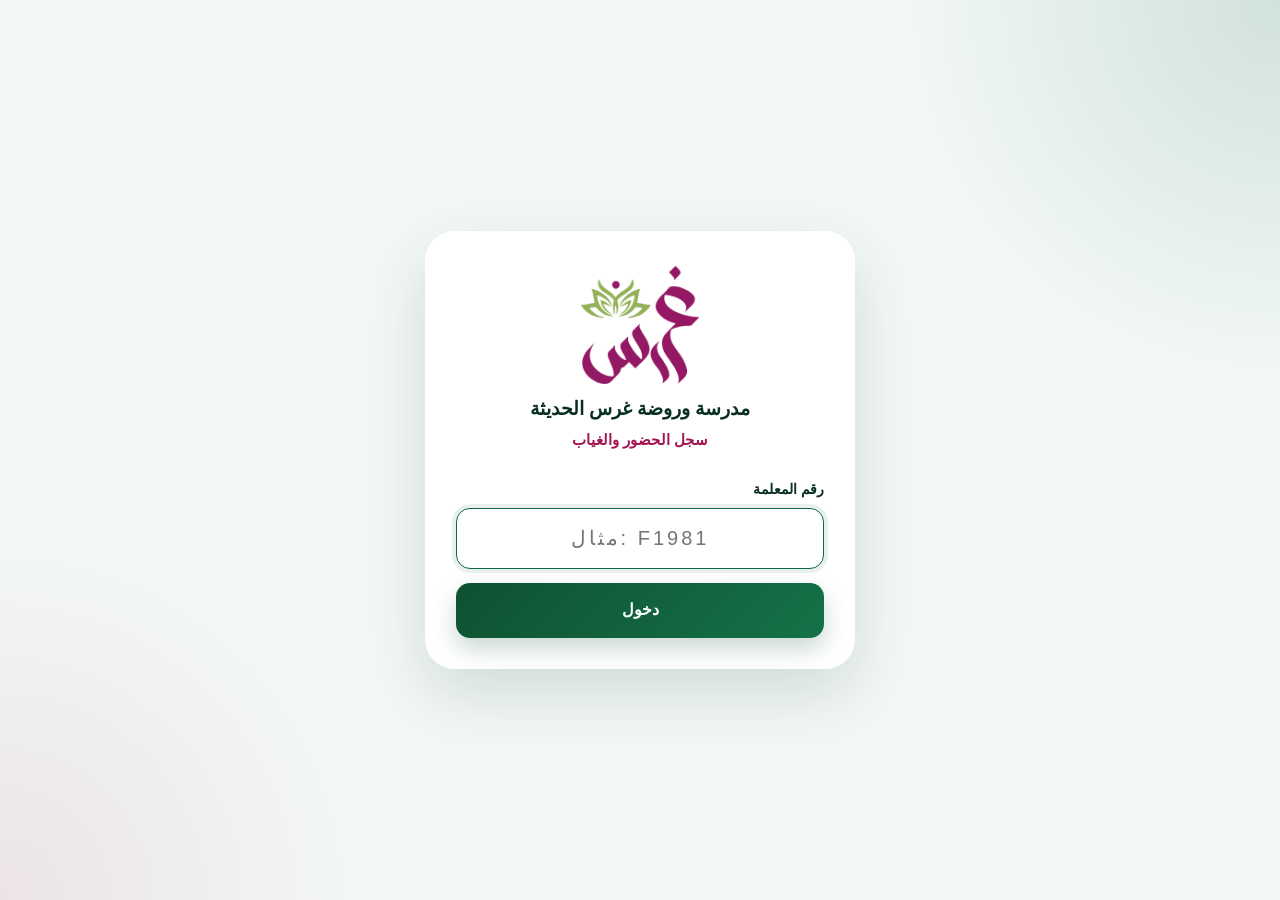
==== commit 32c1a563: "Add files via upload" ====
--- a/index.html
+++ b/index.html
@@ -245,7 +245,7 @@
 
 @media (prefers-reduced-motion:reduce){*{animation:none!important;transition:none!important}}
 </style>
-<link rel="stylesheet" href="styles.css?v=5.1.0">
+<link rel="stylesheet" href="styles.css?v=5.1.2">
 </head>
 
 <body>
@@ -258,7 +258,7 @@
     <p>سجل الحضور والغياب</p>
     <label for="code">رقم المعلمة</label>
     <input id="code" type="text" inputmode="text" autocomplete="off"
-           enterkeyhint="go" placeholder="مثال: A0000">
+           enterkeyhint="go" placeholder="مثال: F1981">
     <button class="btn-main" id="enter">دخول</button>
     <div class="note" id="gate-note" hidden></div>
   </div>
@@ -352,6 +352,6 @@
   <div class="pair"><button class="no" data-close>إغلاق</button></div>
 </div></div>
 
-<script src="app.js?v=5.1.0"></script>
+<script src="app.js?v=5.1.2"></script>
 </body>
 </html>
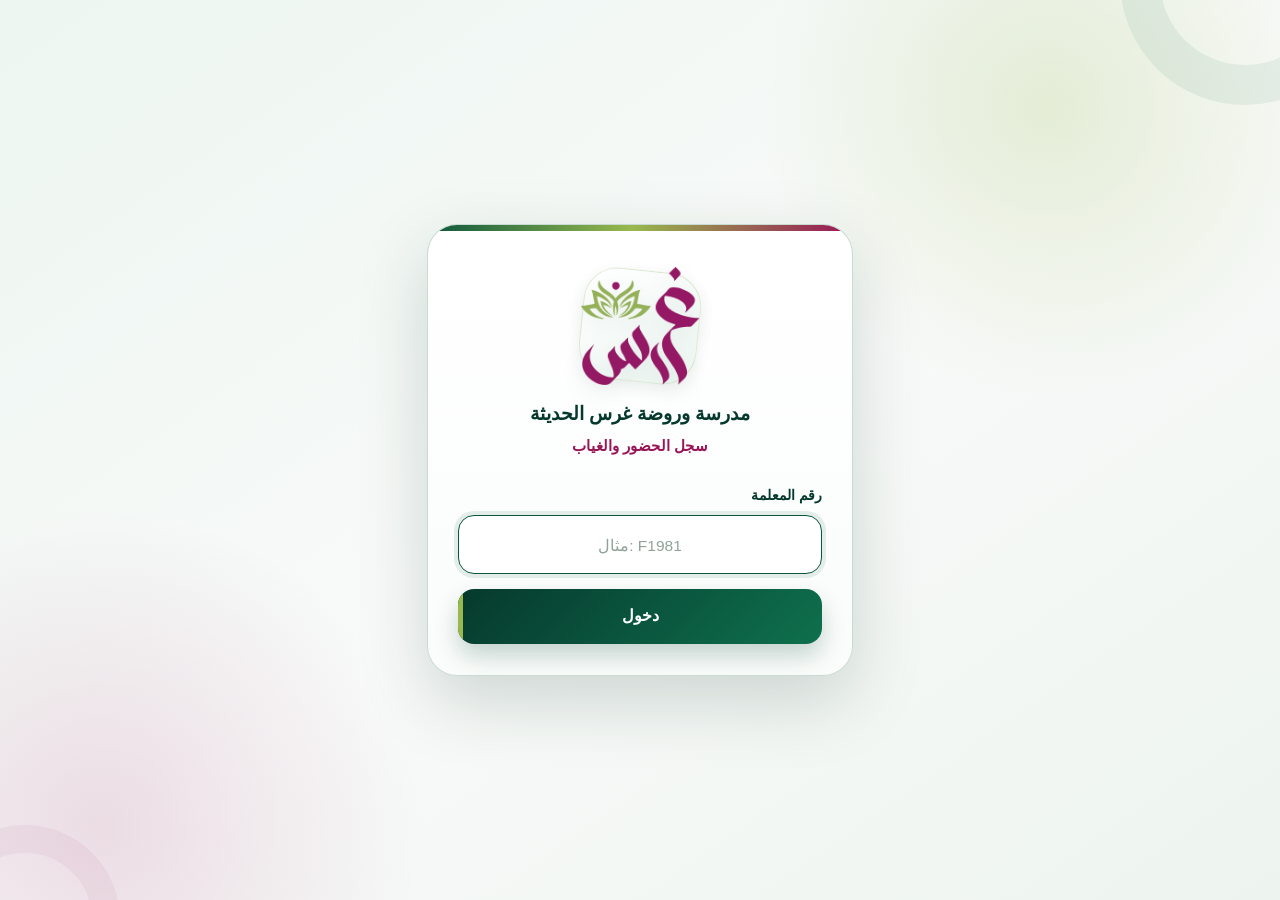
==== commit 8d1c0799: "Add files via upload" ====
--- a/index.html
+++ b/index.html
@@ -3,7 +3,7 @@
 <head>
 <meta charset="UTF-8">
 <meta name="viewport" content="width=device-width,initial-scale=1,viewport-fit=cover">
-<meta name="theme-color" content="#0F5132">
+<meta name="theme-color" content="#06392D">
 <meta name="mobile-web-app-capable" content="yes">
 <meta name="apple-mobile-web-app-capable" content="yes">
 <meta name="apple-mobile-web-app-status-bar-style" content="black-translucent">
@@ -245,7 +245,7 @@
 
 @media (prefers-reduced-motion:reduce){*{animation:none!important;transition:none!important}}
 </style>
-<link rel="stylesheet" href="styles.css?v=5.1.2">
+<link rel="stylesheet" href="styles.css?v=5.2.0">
 </head>
 
 <body>
--- a/styles.css
+++ b/styles.css
@@ -1,31 +1,76 @@
+/* ==========================================================
+   غرس — واجهة سجل الحضور 5.2
+   تصميم خفيف بلا مكتبات أو خطوط خارجية أو صور إضافية.
+   ========================================================== */
+
 :root {
-  --paper: #f3f8f5;
+  color-scheme: light;
+  --paper: #f2f7f4;
+  --paper-2: #e9f2ed;
   --card: #ffffff;
-  --edge: #dce8e1;
-  --ink: #16362c;
-  --mute: #687a74;
-  --wine: #0f6844;
-  --wine-deep: #082f23;
-  --wine-soft: #edf8f2;
-  --leaf: #188038;
-  --leaf-wash: #e5f5eb;
-  --clay: #bd2c22;
-  --clay-wash: #feeceb;
-  --amber: #a46900;
-  --amber-wash: #fff3d5;
-  --magenta: #a31352;
-  --magenta-soft: #fce7f3;
-  --r: 18px;
+  --card-soft: #f8fbf9;
+  --edge: #d8e6de;
+  --edge-strong: #bfd4c8;
+  --ink: #14352a;
+  --mute: #657c72;
+
+  --wine: #991557;
+  --wine-deep: #68103f;
+  --wine-soft: #f9e9f1;
+
+  --forest: #0b563d;
+  --forest-deep: #06392d;
+  --forest-black: #04271f;
+  --forest-soft: #e8f5ee;
+
+  --leaf: #6f9935;
+  --leaf-bright: #98b94d;
+  --leaf-wash: #edf6df;
+
+  --clay: #be3b34;
+  --clay-deep: #932a26;
+  --clay-wash: #fff0ee;
+
+  --amber: #a96d05;
+  --amber-deep: #7b4d00;
+  --amber-wash: #fff4d9;
+
+  --blue: #2469a7;
+  --blue-wash: #eaf3fc;
+
+  --shadow-sm: 0 5px 16px rgba(6, 57, 45, 0.07);
+  --shadow-md: 0 14px 36px rgba(6, 57, 45, 0.11);
+  --shadow-lg: 0 25px 70px rgba(4, 39, 31, 0.17);
+  --radius-sm: 13px;
+  --radius: 20px;
+  --radius-lg: 30px;
+}
+
+html {
+  min-height: 100%;
+  background: var(--paper);
+  font-size: 16px;
+  -webkit-text-size-adjust: 100%;
 }
 
 body {
+  min-width: 280px;
+  min-height: 100vh;
+  min-height: 100dvh;
+  overflow-x: hidden;
+  color: var(--ink);
   background:
-    radial-gradient(circle at 92% 0%, rgba(15, 104, 68, 0.13), transparent 31rem),
-    radial-gradient(circle at 0% 94%, rgba(163, 19, 82, 0.08), transparent 25rem),
-    var(--paper);
+    radial-gradient(circle at 100% 0%, rgba(111, 153, 53, 0.13), transparent 25rem),
+    radial-gradient(circle at 0% 72%, rgba(153, 21, 87, 0.07), transparent 27rem),
+    linear-gradient(180deg, #f8fbf9 0, var(--paper) 24rem);
   font-family: Tahoma, Arial, "Segoe UI", sans-serif;
-  color: var(--ink);
   line-height: 1.55;
+  text-rendering: optimizeLegibility;
+}
+
+button,
+input {
+  font: inherit;
 }
 
 button,
@@ -33,10 +78,20 @@
   touch-action: manipulation;
 }
 
+button {
+  -webkit-user-select: none;
+  user-select: none;
+}
+
 button:disabled {
   cursor: default;
 }
 
+::selection {
+  color: #fff;
+  background: var(--wine);
+}
+
 .serif {
   font-family: Tahoma, Arial, "Segoe UI", sans-serif;
 }
@@ -45,144 +100,369 @@
   display: none;
 }
 
+:focus-visible {
+  outline: 3px solid rgba(153, 21, 87, 0.32);
+  outline-offset: 3px;
+}
+
+/* ── بوابة الدخول ───────────────────────────────── */
+
 #gate {
-  padding: max(24px, env(safe-area-inset-top)) 16px max(24px, env(safe-area-inset-bottom));
+  position: relative;
+  isolation: isolate;
+  min-height: 100vh;
+  min-height: 100dvh;
+  padding:
+    max(26px, env(safe-area-inset-top))
+    16px
+    max(26px, env(safe-area-inset-bottom));
+  overflow: hidden;
   background:
-    radial-gradient(circle at 100% 0%, rgba(15, 104, 68, 0.15), transparent 24rem),
-    radial-gradient(circle at 0% 100%, rgba(163, 19, 82, 0.09), transparent 23rem),
-    #f3f8f5;
+    radial-gradient(circle at 82% 12%, rgba(152, 185, 77, 0.20), transparent 18rem),
+    radial-gradient(circle at 8% 92%, rgba(153, 21, 87, 0.13), transparent 20rem),
+    linear-gradient(145deg, #edf6f1 0%, #f8faf9 52%, #edf4ef 100%);
+}
+
+#gate::before,
+#gate::after {
+  content: "";
+  position: absolute;
+  z-index: -1;
+  pointer-events: none;
+  border-radius: 999px;
+}
+
+#gate::before {
+  width: 250px;
+  height: 250px;
+  top: -145px;
+  right: -90px;
+  border: 40px solid rgba(11, 86, 61, 0.07);
+}
+
+#gate::after {
+  width: 190px;
+  height: 190px;
+  bottom: -115px;
+  left: -70px;
+  border: 28px solid rgba(153, 21, 87, 0.055);
 }
 
 .gate-card {
-  width: min(100%, 430px);
-  max-width: 430px;
-  padding: 34px 30px 30px;
-  background: rgba(255, 255, 255, 0.97);
-  border: 1px solid rgba(255, 255, 255, 0.9);
-  border-radius: 30px;
-  box-shadow: 0 24px 65px rgba(8, 47, 35, 0.14);
+  position: relative;
+  isolation: isolate;
+  width: min(100%, 426px);
+  max-width: 426px;
+  padding: 40px 30px 31px;
+  overflow: hidden;
+  text-align: center;
+  background:
+    linear-gradient(180deg, rgba(255, 255, 255, 0.98), rgba(250, 253, 251, 0.98));
+  border: 1px solid rgba(191, 212, 200, 0.82);
+  border-radius: var(--radius-lg);
+  box-shadow: var(--shadow-lg);
+  animation: gate-in 0.42s ease-out both;
+}
+
+.gate-card::before {
+  content: "";
+  position: absolute;
+  z-index: -1;
+  top: 0;
+  right: 0;
+  left: 0;
+  height: 6px;
+  background: linear-gradient(90deg, var(--forest), var(--leaf-bright) 48%, var(--wine));
+}
+
+.gate-card::after {
+  content: "";
+  position: absolute;
+  z-index: -1;
+  width: 190px;
+  height: 190px;
+  top: -112px;
+  left: -84px;
+  border-radius: 50%;
+  background: radial-gradient(circle, rgba(153, 21, 87, 0.09), transparent 68%);
+  pointer-events: none;
+}
+
+@keyframes gate-in {
+  from { opacity: 0; transform: translateY(12px) scale(0.985); }
+  to { opacity: 1; transform: none; }
 }
 
 .seal.brand-logo {
-  width: 124px;
-  height: 118px;
-  margin: 0 auto 12px;
+  position: relative;
+  width: 128px;
+  height: 122px;
+  margin: 0 auto 14px;
   padding: 0;
+  overflow: visible;
   background: transparent;
   box-shadow: none;
+}
+
+.seal.brand-logo::before {
+  content: "";
+  position: absolute;
+  inset: 5px;
+  z-index: -1;
+  border: 1px solid rgba(111, 153, 53, 0.18);
+  border-radius: 34px;
+  background: linear-gradient(145deg, #fff, #eef7f2);
+  transform: rotate(6deg);
+  box-shadow: var(--shadow-sm);
 }
 
 .brand-logo img {
   display: block;
   width: 118px;
   height: 118px;
+  margin: auto;
   object-fit: contain;
+  filter: drop-shadow(0 8px 11px rgba(6, 57, 45, 0.08));
 }
 
 .gate-card h1 {
-  color: var(--wine-deep);
-  font-size: clamp(1.35rem, 5vw, 1.8rem);
-  line-height: 1.35;
+  margin: 0;
+  color: var(--forest-deep);
+  font-size: clamp(1.35rem, 5vw, 1.72rem);
+  font-weight: 800;
+  line-height: 1.4;
 }
 
 .gate-card p {
-  margin-top: 7px;
-  margin-bottom: 26px;
-  color: var(--magenta);
-  font-size: 0.93rem;
+  margin: 7px 0 27px;
+  color: var(--wine);
+  font-size: 0.94rem;
+  font-weight: 800;
+}
+
+.gate-card label {
+  display: block;
+  margin-bottom: 8px;
+  color: var(--forest-deep);
+  font-size: 0.9rem;
+  font-weight: 800;
+  text-align: right;
+}
+
+#code {
+  width: 100%;
+  min-height: 57px;
+  padding: 14px 17px;
+  color: var(--ink);
+  background: var(--card-soft);
+  border: 1px solid var(--edge-strong);
+  border-radius: 16px;
+  box-shadow: inset 0 2px 4px rgba(6, 57, 45, 0.025);
+  font-size: 1.2rem;
   font-weight: 700;
-}
-
-.gate-card label {
-  color: var(--wine-deep);
-  font-size: 0.9rem;
-}
-
-#code {
+  letter-spacing: 0.13em;
+  transition: border-color 0.16s ease, box-shadow 0.16s ease, background 0.16s ease;
+}
+
+#code::placeholder {
+  color: #91a299;
+  font-size: 0.97rem;
+  font-weight: 500;
+  letter-spacing: 0;
+}
+
+#code:focus {
+  outline: none;
+  background: #fff;
+  border-color: var(--forest);
+  box-shadow: 0 0 0 4px rgba(11, 86, 61, 0.10);
+}
+
+.btn-main {
+  position: relative;
+  width: 100%;
   min-height: 55px;
-  padding: 14px 16px;
-  color: var(--ink);
-  background: #fbfdfc;
-  border: 1px solid var(--edge);
-  border-radius: 14px;
-  box-shadow: inset 0 1px 2px rgba(8, 47, 35, 0.03);
-}
-
-#code:focus {
-  border-color: var(--wine);
-  box-shadow: 0 0 0 4px rgba(15, 104, 68, 0.09);
-}
-
-.btn-main {
-  min-height: 54px;
-  margin-top: 14px;
-  border-radius: 14px;
-  background: linear-gradient(135deg, #0f5132, #147247);
-  box-shadow: 0 11px 23px rgba(15, 81, 50, 0.22);
-  transition: transform 0.15s ease, box-shadow 0.15s ease;
+  margin-top: 15px;
+  overflow: hidden;
+  color: #fff;
+  background: linear-gradient(135deg, var(--forest-deep), #0e704d);
+  border-radius: 16px;
+  box-shadow: 0 12px 24px rgba(6, 57, 45, 0.22);
+  font-size: 1rem;
+  font-weight: 800;
+  transition: transform 0.14s ease, box-shadow 0.14s ease, opacity 0.14s ease;
+}
+
+.btn-main::before {
+  content: "";
+  position: absolute;
+  inset: 0 auto 0 0;
+  width: 5px;
+  background: var(--leaf-bright);
 }
 
 .btn-main:hover:not(:disabled) {
   transform: translateY(-1px);
-  box-shadow: 0 14px 27px rgba(15, 81, 50, 0.26);
+  box-shadow: 0 15px 28px rgba(6, 57, 45, 0.26);
+}
+
+.btn-main:active:not(:disabled) {
+  transform: translateY(1px) scale(0.99);
+}
+
+.btn-main:disabled {
+  opacity: 0.58;
 }
 
 .note {
+  margin-top: 14px;
+  padding: 11px 13px;
   border: 1px solid transparent;
+  border-radius: 13px;
+  font-size: 0.86rem;
+  font-weight: 700;
+  text-align: right;
+}
+
+.note.err {
+  color: var(--clay-deep);
+  background: var(--clay-wash);
+  border-color: #f4ceca;
+}
+
+.note.hint {
+  color: var(--wine-deep);
+  background: var(--wine-soft);
+  border-color: #edcbdc;
+}
+
+/* ── هيكل التطبيق ───────────────────────────────── */
+
+#app {
+  min-height: 100vh;
+  min-height: 100dvh;
+  background:
+    radial-gradient(circle at 100% 7rem, rgba(111, 153, 53, 0.11), transparent 25rem),
+    radial-gradient(circle at 0% 58%, rgba(153, 21, 87, 0.055), transparent 29rem),
+    linear-gradient(180deg, #f7faf8 0, var(--paper) 26rem);
 }
 
 .top {
+  position: sticky;
+  top: 0;
+  z-index: 40;
   min-height: 74px;
-  padding: max(11px, env(safe-area-inset-top)) 14px 11px;
-  color: var(--ink);
-  background: rgba(255, 255, 255, 0.96);
-  border-bottom: 1px solid var(--edge);
-  box-shadow: 0 7px 22px rgba(8, 47, 35, 0.07);
-  backdrop-filter: blur(12px);
+  padding:
+    max(11px, env(safe-area-inset-top))
+    14px
+    11px;
+  gap: 11px;
+  color: #fff;
+  background:
+    radial-gradient(circle at 14% 0%, rgba(152, 185, 77, 0.24), transparent 11rem),
+    linear-gradient(115deg, var(--forest-black), var(--forest-deep) 54%, #0b6044);
+  border-bottom: 1px solid rgba(255, 255, 255, 0.09);
+  box-shadow: 0 9px 24px rgba(4, 39, 31, 0.16);
+}
+
+.top::before {
+  content: "";
+  position: absolute;
+  right: 0;
+  bottom: 0;
+  width: min(38%, 210px);
+  height: 3px;
+  background: linear-gradient(90deg, transparent, var(--wine), #c42a78);
 }
 
 .top .seal.top-logo {
   width: 48px;
   height: 48px;
-  padding: 0;
-  background: #fff;
-  border: 1px solid var(--edge);
-  border-radius: 14px;
-  box-shadow: none;
+  margin: 0;
+  padding: 3px;
   overflow: hidden;
+  flex: 0 0 auto;
+  background: rgba(255, 255, 255, 0.96);
+  border: 1px solid rgba(255, 255, 255, 0.55);
+  border-radius: 15px;
+  box-shadow: 0 7px 15px rgba(2, 30, 23, 0.20);
 }
 
 .top-logo img {
+  display: block;
   width: 100%;
   height: 100%;
-  padding: 4px;
   object-fit: contain;
 }
 
+.who {
+  flex: 1;
+  min-width: 0;
+}
+
 .who b {
-  color: var(--wine-deep);
+  display: block;
+  overflow: hidden;
+  color: #fff;
   font-size: 1rem;
+  font-weight: 800;
+  line-height: 1.35;
+  text-overflow: ellipsis;
+  white-space: nowrap;
 }
 
 .who span {
-  color: var(--magenta);
-  font-size: 0.79rem;
+  display: block;
+  overflow: hidden;
+  margin-top: 2px;
+  color: #c9dfd2;
+  font-size: 0.8rem;
   font-weight: 700;
+  text-overflow: ellipsis;
+  white-space: nowrap;
 }
 
 .ico {
   width: 42px;
   height: 42px;
-  color: var(--wine);
-  background: var(--wine-soft);
-  border: 1px solid #dceee4;
-  border-radius: 12px;
+  flex: 0 0 auto;
+  color: #fff;
+  background: rgba(255, 255, 255, 0.10);
+  border: 1px solid rgba(255, 255, 255, 0.16);
+  border-radius: 13px;
+  transition: background 0.14s ease, transform 0.14s ease;
+}
+
+.ico:hover {
+  background: rgba(255, 255, 255, 0.17);
 }
 
 .ico:active {
+  background: rgba(255, 255, 255, 0.22);
+  transform: scale(0.95);
+}
+
+.ico svg {
+  width: 20px;
+  height: 20px;
+}
+
+.ico[data-n]:not([data-n="0"])::before {
+  top: -6px;
+  left: -6px;
+  min-width: 20px;
+  height: 20px;
   color: #fff;
   background: var(--wine);
-}
+  border: 2px solid var(--forest-deep);
+  box-shadow: 0 3px 8px rgba(4, 39, 31, 0.20);
+}
+
+.spinning {
+  animation: spin 0.85s linear infinite;
+}
+
+/* ── حالة الاتصال ───────────────────────────────── */
 
 .wire {
   position: sticky;
@@ -190,74 +470,257 @@
   z-index: 35;
   min-height: 36px;
   padding: 8px 16px;
-  border-bottom: 1px solid rgba(8, 47, 35, 0.05);
-}
+  gap: 8px;
+  border-bottom: 1px solid rgba(6, 57, 45, 0.05);
+  font-size: 0.82rem;
+  font-weight: 800;
+}
+
+.wire i {
+  width: 8px;
+  height: 8px;
+  box-shadow: 0 0 0 4px currentColor;
+  opacity: 0.85;
+}
+
+.wire.ok {
+  color: #337127;
+  background: #eef8e8;
+}
+
+.wire.work {
+  color: var(--blue);
+  background: var(--blue-wash);
+}
+
+.wire.work i {
+  animation: signal 1.1s ease-in-out infinite;
+}
+
+.wire.wait {
+  color: var(--amber-deep);
+  background: var(--amber-wash);
+}
+
+.wire.bad {
+  color: var(--clay-deep);
+  background: var(--clay-wash);
+}
+
+@keyframes signal {
+  50% { opacity: 0.4; transform: scale(0.72); }
+}
+
+/* ── لوحة اليوم ─────────────────────────────────── */
 
 main {
-  max-width: 720px;
-  padding: 20px 14px 130px;
-}
-
-.day,
+  width: 100%;
+  max-width: 760px;
+  margin-inline: auto;
+  padding: 22px 14px 128px;
+}
+
+.day {
+  position: relative;
+  isolation: isolate;
+  padding: 20px;
+  margin-bottom: 17px;
+  overflow: hidden;
+  color: #fff;
+  background:
+    linear-gradient(120deg, var(--forest-black), var(--forest-deep) 62%, #0c6748);
+  border: 1px solid rgba(255, 255, 255, 0.08);
+  border-radius: 25px;
+  box-shadow: 0 17px 38px rgba(4, 39, 31, 0.19);
+}
+
+.day::before,
+.day::after {
+  content: "";
+  position: absolute;
+  z-index: -1;
+  pointer-events: none;
+  border-radius: 50%;
+}
+
+.day::before {
+  width: 175px;
+  height: 175px;
+  top: -105px;
+  left: -70px;
+  border: 28px solid rgba(153, 21, 87, 0.26);
+}
+
+.day::after {
+  width: 126px;
+  height: 126px;
+  right: -58px;
+  bottom: -82px;
+  border: 22px solid rgba(152, 185, 77, 0.18);
+}
+
+.day-h {
+  position: relative;
+  z-index: 1;
+}
+
+.day-h .lbl {
+  color: #bcd5c8;
+  font-size: 0.82rem;
+  font-weight: 800;
+}
+
+.day-h b {
+  margin-top: 2px;
+  color: #fff;
+  font-size: clamp(1.38rem, 5.5vw, 1.72rem);
+  font-weight: 800;
+  line-height: 1.3;
+}
+
+.day-h .cnt {
+  padding: 6px 10px;
+  color: #fff;
+  background: rgba(255, 255, 255, 0.11);
+  border: 1px solid rgba(255, 255, 255, 0.12);
+  border-radius: 999px;
+  font-size: 0.79rem;
+  font-weight: 800;
+}
+
+.tally {
+  position: relative;
+  z-index: 1;
+  gap: 9px;
+  margin-top: 15px;
+}
+
+.tally div {
+  min-width: 0;
+  padding: 10px 5px;
+  border-radius: 14px;
+}
+
+.tally b {
+  font-size: 1.35rem;
+  font-variant-numeric: tabular-nums;
+}
+
+.tally span {
+  font-size: 0.76rem;
+  font-weight: 800;
+}
+
+.day .tally div {
+  color: #fff;
+  border: 1px solid rgba(255, 255, 255, 0.10);
+}
+
+.day .t-p {
+  background: rgba(152, 185, 77, 0.18);
+}
+
+.day .t-a {
+  background: rgba(225, 91, 84, 0.17);
+}
+
+.day .t-e {
+  background: rgba(244, 181, 61, 0.17);
+}
+
+/* ── بطاقات الطلاب ──────────────────────────────── */
+
+#roster {
+  display: grid;
+  grid-template-columns: minmax(0, 1fr);
+  gap: 11px;
+}
+
 .row {
-  background: rgba(255, 255, 255, 0.98);
-  border-color: var(--edge);
-  box-shadow: 0 8px 24px rgba(8, 47, 35, 0.055);
-}
-
-.day {
-  padding: 18px;
-  margin-bottom: 14px;
-  border-radius: 20px;
-  border-top: 4px solid var(--wine);
-}
-
-.day-h b {
-  color: var(--wine-deep);
-  font-size: 1.35rem;
-}
-
-.tally {
-  gap: 8px;
-}
-
-.tally div {
-  padding: 10px 5px;
+  position: relative;
+  min-width: 0;
+  padding: 13px;
+  overflow: hidden;
+  background: rgba(255, 255, 255, 0.99);
+  border: 1px solid var(--edge);
+  border-radius: var(--radius);
+  box-shadow: var(--shadow-sm);
+  contain: layout paint;
+  content-visibility: auto;
+  contain-intrinsic-size: auto 106px;
+  transition: border-color 0.14s ease, box-shadow 0.14s ease, transform 0.14s ease;
+}
+
+.row::before {
+  content: "";
+  position: absolute;
+  top: 17px;
+  right: 0;
+  bottom: 17px;
+  width: 4px;
+  background: var(--leaf);
+  border-radius: 4px 0 0 4px;
+}
+
+.row.absent {
+  border-color: #efc4c0;
+  background: linear-gradient(110deg, #fff 62%, #fff8f7);
+}
+
+.row.absent::before {
+  background: var(--clay);
+}
+
+.row.excused {
+  border-color: #ead19c;
+  background: linear-gradient(110deg, #fff 62%, #fffaf0);
+}
+
+.row.excused::before {
+  background: var(--amber);
+}
+
+.row-h {
+  gap: 11px;
+  margin-bottom: 11px;
+  padding-right: 3px;
+}
+
+.av {
+  width: 36px;
+  height: 36px;
+  border: 1px solid rgba(6, 57, 45, 0.07);
   border-radius: 12px;
-}
-
-#roster {
-  gap: 10px;
-}
-
-.row {
-  padding: 13px;
-  border-radius: 17px;
-  contain: layout paint;
-}
-
-.row-h {
-  margin-bottom: 11px;
-}
-
-.av {
-  width: 34px;
-  height: 34px;
+  font-size: 0.82rem;
+  font-weight: 800;
+  box-shadow: inset 0 0 0 1px rgba(255, 255, 255, 0.40);
+}
+
+.row-h .nm {
+  color: var(--forest-deep);
+  font-size: 1rem;
+  font-weight: 800;
+}
+
+.more {
+  width: 36px;
+  height: 36px;
+  color: var(--wine);
+  background: var(--wine-soft);
+  border: 1px solid #efd4e1;
   border-radius: 11px;
-}
-
-.row-h .nm {
-  color: var(--wine-deep);
-  font-size: 0.96rem;
-  font-weight: 700;
-}
-
-.more {
-  width: 34px;
-  height: 34px;
-  color: var(--magenta);
-  background: var(--magenta-soft);
-  border-radius: 10px;
+  font-size: 1.2rem;
+  font-weight: 800;
+  transition: color 0.14s ease, background 0.14s ease, transform 0.14s ease;
+}
+
+.more:hover {
+  color: #fff;
+  background: var(--wine);
+}
+
+.more:active {
+  transform: scale(0.93);
 }
 
 .stamps {
@@ -265,145 +728,474 @@
 }
 
 .stamps button {
-  min-height: 40px;
-  padding: 8px 4px;
-  border-color: var(--edge);
-  border-radius: 11px;
-  transition: transform 0.12s ease, background 0.12s ease;
+  position: relative;
+  min-height: 42px;
+  padding: 8px 5px;
+  color: var(--mute);
+  background: var(--card-soft);
+  border: 1px solid var(--edge);
+  border-radius: 12px;
+  font-size: 0.86rem;
+  font-weight: 800;
+  transition: color 0.12s ease, background 0.12s ease, border-color 0.12s ease, transform 0.10s ease;
+}
+
+.stamps button::before {
+  content: "";
+  display: inline-block;
+  width: 7px;
+  height: 7px;
+  margin-left: 6px;
+  border-radius: 50%;
+  background: currentColor;
+  opacity: 0.58;
+  vertical-align: 1px;
+}
+
+.stamps button.on::after {
+  content: "✓";
+  display: inline-block;
+  margin-right: 5px;
+  font-size: 0.78rem;
+  font-weight: 900;
+}
+
+.stamps button:active {
+  transform: scale(0.96);
 }
 
 .stamps .p.on,
 .stamps .a.on,
 .stamps .e.on {
+  color: #fff;
   transform: none;
-  box-shadow: 0 5px 12px rgba(8, 47, 35, 0.12);
-}
+  box-shadow: none;
+}
+
+.stamps .p.on {
+  background: linear-gradient(135deg, #477d2c, #719d39);
+  border-color: #5d8e32;
+}
+
+.stamps .a.on {
+  background: linear-gradient(135deg, var(--clay-deep), #c9473f);
+  border-color: var(--clay);
+}
+
+.stamps .e.on {
+  background: linear-gradient(135deg, #8d5900, #b77a0a);
+  border-color: var(--amber);
+}
+
+.blank {
+  padding: 48px 22px;
+  color: var(--mute);
+  background: rgba(255, 255, 255, 0.86);
+  border: 1px dashed var(--edge-strong);
+  border-radius: var(--radius);
+  font-size: 0.92rem;
+}
+
+.blank b {
+  margin-bottom: 7px;
+  color: var(--forest-deep);
+  font-size: 1.02rem;
+}
+
+/* ── شريط الإجراءات العائم ─────────────────────── */
 
 .dock {
-  max-width: 720px;
-  padding: 11px 12px calc(11px + env(safe-area-inset-bottom));
-  background: rgba(255, 255, 255, 0.97);
-  box-shadow: 0 -12px 35px rgba(8, 47, 35, 0.08);
-  backdrop-filter: blur(12px);
+  position: fixed;
+  right: 10px;
+  bottom: max(9px, env(safe-area-inset-bottom));
+  left: 10px;
+  z-index: 45;
+  width: auto;
+  max-width: 738px;
+  margin-inline: auto;
+  padding: 8px;
+  gap: 8px;
+  background: rgba(255, 255, 255, 0.985);
+  border: 1px solid var(--edge);
+  border-radius: 20px;
+  box-shadow: 0 17px 45px rgba(4, 39, 31, 0.18);
 }
 
 .dock .side,
 .submit {
-  min-height: 48px;
-  border-radius: 13px;
+  min-height: 50px;
+  border-radius: 14px;
+  font-weight: 800;
+  transition: transform 0.12s ease, background 0.12s ease, box-shadow 0.12s ease;
 }
 
 .dock .side {
-  color: var(--magenta);
-  background: var(--magenta-soft);
+  padding: 11px 13px;
+  color: var(--wine-deep);
+  background: var(--wine-soft);
+  border: 1px solid #efd4e1;
+  font-size: 0.86rem;
+}
+
+.dock .side:hover {
+  background: #f5dce8;
 }
 
 .submit {
-  background: linear-gradient(135deg, #0f5132, #147247);
-  box-shadow: 0 8px 17px rgba(15, 81, 50, 0.18);
+  position: relative;
+  overflow: hidden;
+  color: #fff;
+  background: linear-gradient(135deg, var(--forest-deep), #0d744e);
+  box-shadow: 0 8px 18px rgba(6, 57, 45, 0.20);
+  font-size: 0.96rem;
+}
+
+.submit::after {
+  content: "";
+  position: absolute;
+  inset: 0 auto 0 0;
+  width: 4px;
+  background: var(--leaf-bright);
+}
+
+.dock button:active {
+  transform: scale(0.97);
 }
 
 .submit.done {
-  color: var(--leaf);
+  color: #316f26;
   background: var(--leaf-wash);
+  border: 1px solid #d7e9ba;
   box-shadow: none;
 }
 
+.submit.done::after {
+  background: var(--leaf);
+}
+
 .submit.pending {
-  color: #7a5200;
+  color: var(--amber-deep);
   background: var(--amber-wash);
+  border: 1px solid #eed8a6;
   box-shadow: none;
 }
 
+.submit.pending::after {
+  background: var(--amber);
+}
+
+/* ── النوافذ السفلية ────────────────────────────── */
+
 .veil {
-  background: rgba(8, 47, 35, 0.46);
-  backdrop-filter: blur(3px);
+  z-index: 200;
+  padding-top: 24px;
+  background: rgba(4, 39, 31, 0.60);
 }
 
 .sheet {
-  max-width: 520px;
-  padding: 22px 19px calc(25px + env(safe-area-inset-bottom));
-  border-radius: 24px 24px 0 0;
-  box-shadow: 0 -20px 60px rgba(8, 47, 35, 0.18);
+  position: relative;
+  width: 100%;
+  max-width: 530px;
+  max-height: 88vh;
+  max-height: 88dvh;
+  padding: 23px 19px calc(25px + env(safe-area-inset-bottom));
+  overflow-x: hidden;
+  background: #fff;
+  border: 1px solid rgba(255, 255, 255, 0.65);
+  border-bottom: 0;
+  border-radius: 28px 28px 0 0;
+  box-shadow: 0 -24px 65px rgba(4, 39, 31, 0.22);
+}
+
+.sheet::before {
+  content: "";
+  position: absolute;
+  top: 0;
+  right: 0;
+  left: 0;
+  height: 4px;
+  background: linear-gradient(90deg, var(--forest), var(--leaf-bright) 48%, var(--wine));
+}
+
+.grip {
+  width: 43px;
+  height: 5px;
+  margin-bottom: 17px;
+  background: linear-gradient(90deg, var(--edge-strong), var(--wine), var(--edge-strong));
+  border-radius: 999px;
 }
 
 .sheet h2 {
-  color: var(--wine-deep);
-  font-size: 1.1rem;
+  margin-bottom: 15px;
+  color: var(--forest-deep);
+  font-size: 1.12rem;
+  font-weight: 800;
+}
+
+.sheet label {
+  color: var(--ink);
+  font-size: 0.88rem;
+  font-weight: 800;
 }
 
 .sheet input {
-  min-height: 52px;
-  background: #fbfdfc;
-  border-color: var(--edge);
-  border-radius: 13px;
-}
-
+  width: 100%;
+  min-height: 53px;
+  padding: 13px 14px;
+  color: var(--ink);
+  background: var(--card-soft);
+  border: 1px solid var(--edge-strong);
+  border-radius: 14px;
+  font-size: 0.98rem;
+  transition: border-color 0.14s ease, box-shadow 0.14s ease;
+}
+
+.sheet input:focus {
+  outline: none;
+  background: #fff;
+  border-color: var(--forest);
+  box-shadow: 0 0 0 4px rgba(11, 86, 61, 0.09);
+}
+
+.pair {
+  gap: 9px;
+}
+
+.pair button,
 .go,
 .no,
 .menu button {
-  min-height: 48px;
+  min-height: 49px;
+  border-radius: 13px;
+  font-size: 0.93rem;
+  font-weight: 800;
+}
+
+.go {
+  color: #fff;
+  background: linear-gradient(135deg, var(--forest-deep), #0d704c);
+}
+
+.go:disabled {
+  opacity: 0.55;
+}
+
+.no {
+  color: var(--forest-deep);
+  background: var(--forest-soft);
+  border: 1px solid #d6e9df;
+}
+
+.warn {
+  padding: 11px 13px;
+  color: var(--amber-deep);
+  background: var(--amber-wash);
+  border: 1px solid #eed8a6;
+  border-radius: 13px;
+  font-size: 0.84rem;
+  font-weight: 700;
+}
+
+.menu button {
+  padding: 14px 13px;
+  color: var(--ink);
+  border: 1px solid transparent;
+}
+
+.menu button:hover {
+  background: var(--forest-soft);
+  border-color: #dcebe3;
+}
+
+.menu .danger {
+  color: var(--clay-deep);
+}
+
+.menu .danger:hover {
+  background: var(--clay-wash);
+  border-color: #f3d0cc;
+}
+
+.menu hr {
+  border-color: var(--edge);
+}
+
+.sheet .tally div {
+  border: 1px solid transparent;
+}
+
+.sheet .t-p {
+  color: #47772d;
+  background: var(--leaf-wash);
+  border-color: #dcebc3;
+}
+
+.sheet .t-a {
+  color: var(--clay-deep);
+  background: var(--clay-wash);
+  border-color: #f3d0cc;
+}
+
+.sheet .t-e {
+  color: var(--amber-deep);
+  background: var(--amber-wash);
+  border-color: #eed8a6;
+}
+
+.absentees h3 {
+  color: var(--forest-deep);
+  font-size: 0.89rem;
+}
+
+.absentees div {
+  padding: 10px 12px;
+  color: var(--ink);
+  background: var(--card-soft);
+  border: 1px solid var(--edge);
   border-radius: 12px;
 }
 
-.go {
-  background: var(--wine);
-}
-
-.no {
-  color: var(--wine-deep);
-  background: var(--wine-soft);
+.absentees em {
+  font-size: 0.77rem;
+}
+
+.allgood {
+  margin-top: 12px;
+  padding: 18px;
+  color: #47772d;
+  background: var(--leaf-wash);
+  border: 1px solid #dcebc3;
+  border-radius: 14px;
+}
+
+/* ── رسائل التطبيق ──────────────────────────────── */
+
+#toasts {
+  top: max(13px, env(safe-area-inset-top));
+  left: 12px;
+  right: 12px;
+  gap: 8px;
 }
 
 .toast {
-  border-radius: 13px;
-  box-shadow: 0 12px 28px rgba(8, 47, 35, 0.2);
-}
-
-@media (max-width: 480px) {
+  max-width: 390px;
+  padding: 12px 17px;
+  color: #fff;
+  background: var(--forest-black);
+  border: 1px solid rgba(255, 255, 255, 0.13);
+  border-radius: 14px;
+  box-shadow: 0 14px 33px rgba(4, 39, 31, 0.23);
+  font-size: 0.88rem;
+  font-weight: 800;
+}
+
+.toast.good {
+  background: var(--forest);
+}
+
+.toast.bad {
+  background: var(--clay-deep);
+}
+
+/* ── الشاشات الواسعة ────────────────────────────── */
+
+@media (min-width: 760px) {
+  main {
+    max-width: 1080px;
+    padding-top: 26px;
+  }
+
+  .day {
+    display: grid;
+    grid-template-columns: minmax(220px, 0.85fr) minmax(360px, 1.15fr);
+    align-items: center;
+    gap: 30px;
+    padding: 22px 25px;
+  }
+
+  .day .tally {
+    margin-top: 0;
+  }
+
+  #roster {
+    grid-template-columns: repeat(2, minmax(0, 1fr));
+  }
+
+  .dock {
+    max-width: 840px;
+  }
+
+  .sheet {
+    margin-bottom: 18px;
+    border-bottom: 1px solid rgba(255, 255, 255, 0.65);
+    border-radius: 28px;
+  }
+
+  .veil {
+    align-items: center;
+    padding: 24px;
+  }
+}
+
+/* ── الهواتف ────────────────────────────────────── */
+
+@media (max-width: 520px) {
   .gate-card {
-    padding: 28px 20px 25px;
-    border-radius: 25px;
+    padding: 34px 20px 26px;
+    border-radius: 26px;
   }
 
   .seal.brand-logo {
-    width: 106px;
-    height: 100px;
+    width: 112px;
+    height: 108px;
   }
 
   .brand-logo img {
-    width: 100px;
-    height: 100px;
+    width: 104px;
+    height: 104px;
   }
 
   .top {
-    gap: 9px;
+    gap: 8px;
+    padding-inline: 10px;
   }
 
   .top .seal.top-logo {
-    width: 43px;
-    height: 43px;
+    width: 44px;
+    height: 44px;
+    border-radius: 13px;
   }
 
   .ico {
-    width: 39px;
-    height: 39px;
+    width: 40px;
+    height: 40px;
+    border-radius: 12px;
   }
 
   main {
-    padding-inline: 10px;
+    padding: 18px 10px 126px;
   }
 
   .day {
-    padding: 15px;
+    padding: 17px;
+    border-radius: 22px;
   }
 
   .row {
-    padding: 11px;
+    padding: 12px;
+    border-radius: 17px;
+  }
+
+  .row-h {
+    margin-bottom: 10px;
   }
 
   .dock {
-    gap: 7px;
+    right: 7px;
+    left: 7px;
+    gap: 6px;
+    padding: 7px;
+    border-radius: 18px;
   }
 
   .dock .side {
@@ -416,20 +1208,103 @@
   }
 }
 
-@media (max-width: 365px) {
+@media (max-width: 370px) {
+  main {
+    padding-bottom: 176px;
+  }
+
+  .who b {
+    font-size: 0.91rem;
+  }
+
+  .who span {
+    font-size: 0.74rem;
+  }
+
+  .top .seal.top-logo {
+    width: 40px;
+    height: 40px;
+  }
+
+  .ico {
+    width: 37px;
+    height: 37px;
+  }
+
+  .day-h b {
+    font-size: 1.28rem;
+  }
+
+  .day-h .cnt {
+    padding-inline: 8px;
+    font-size: 0.73rem;
+  }
+
+  .stamps {
+    gap: 5px;
+  }
+
+  .stamps button {
+    min-height: 40px;
+    padding-inline: 2px;
+    font-size: 0.78rem;
+  }
+
+  .stamps button::before {
+    width: 6px;
+    height: 6px;
+    margin-left: 3px;
+  }
+
+  .stamps button.on::after {
+    margin-right: 3px;
+  }
+
+  .dock {
+    display: grid;
+    grid-template-columns: 1fr 1fr;
+  }
+
   .dock .side:nth-child(2) {
-    display: none;
-  }
-
-  .stamps button {
-    font-size: 0.78rem;
+    display: block;
+  }
+
+  .dock .submit {
+    grid-column: 1 / -1;
+    grid-row: 1;
+  }
+}
+
+@media (hover: hover) and (pointer: fine) {
+  .row:hover {
+    border-color: var(--edge-strong);
+    box-shadow: var(--shadow-md);
+    transform: translateY(-1px);
   }
 }
 
 @media (prefers-reduced-motion: reduce) {
-  *, *::before, *::after {
+  *,
+  *::before,
+  *::after {
+    scroll-behavior: auto !important;
     animation-duration: 0.01ms !important;
     animation-iteration-count: 1 !important;
     transition-duration: 0.01ms !important;
   }
 }
+
+@media (prefers-contrast: more) {
+  :root {
+    --edge: #9fb9aa;
+    --edge-strong: #779887;
+    --mute: #435c51;
+  }
+
+  .row,
+  .day,
+  .dock,
+  .gate-card {
+    border-width: 2px;
+  }
+}
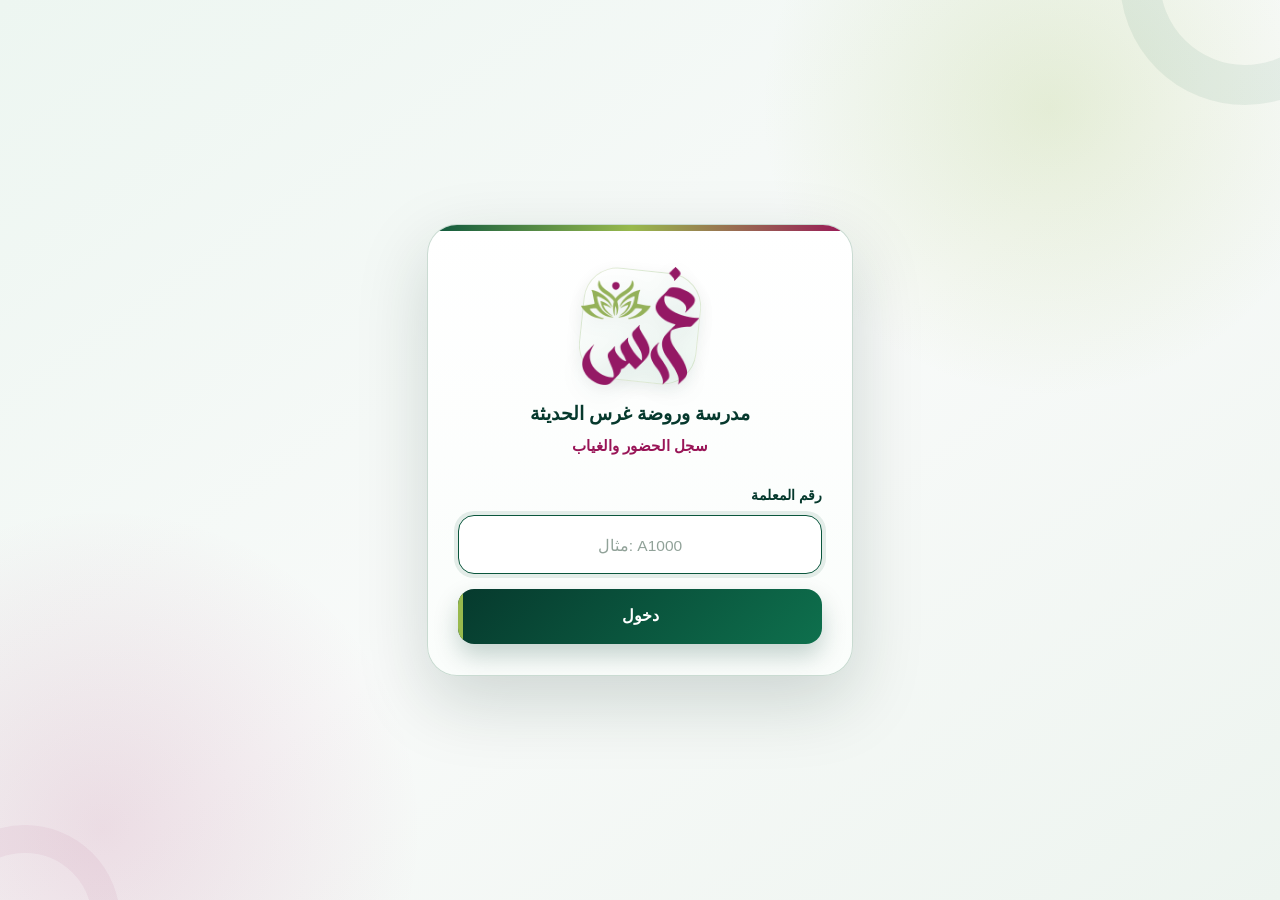
==== commit 953fa592: "Update index.html" ====
--- a/index.html
+++ b/index.html
@@ -258,7 +258,7 @@
     <p>سجل الحضور والغياب</p>
     <label for="code">رقم المعلمة</label>
     <input id="code" type="text" inputmode="text" autocomplete="off"
-           enterkeyhint="go" placeholder="مثال: F1981">
+           enterkeyhint="go" placeholder="مثال: A1000">
     <button class="btn-main" id="enter">دخول</button>
     <div class="note" id="gate-note" hidden></div>
   </div>
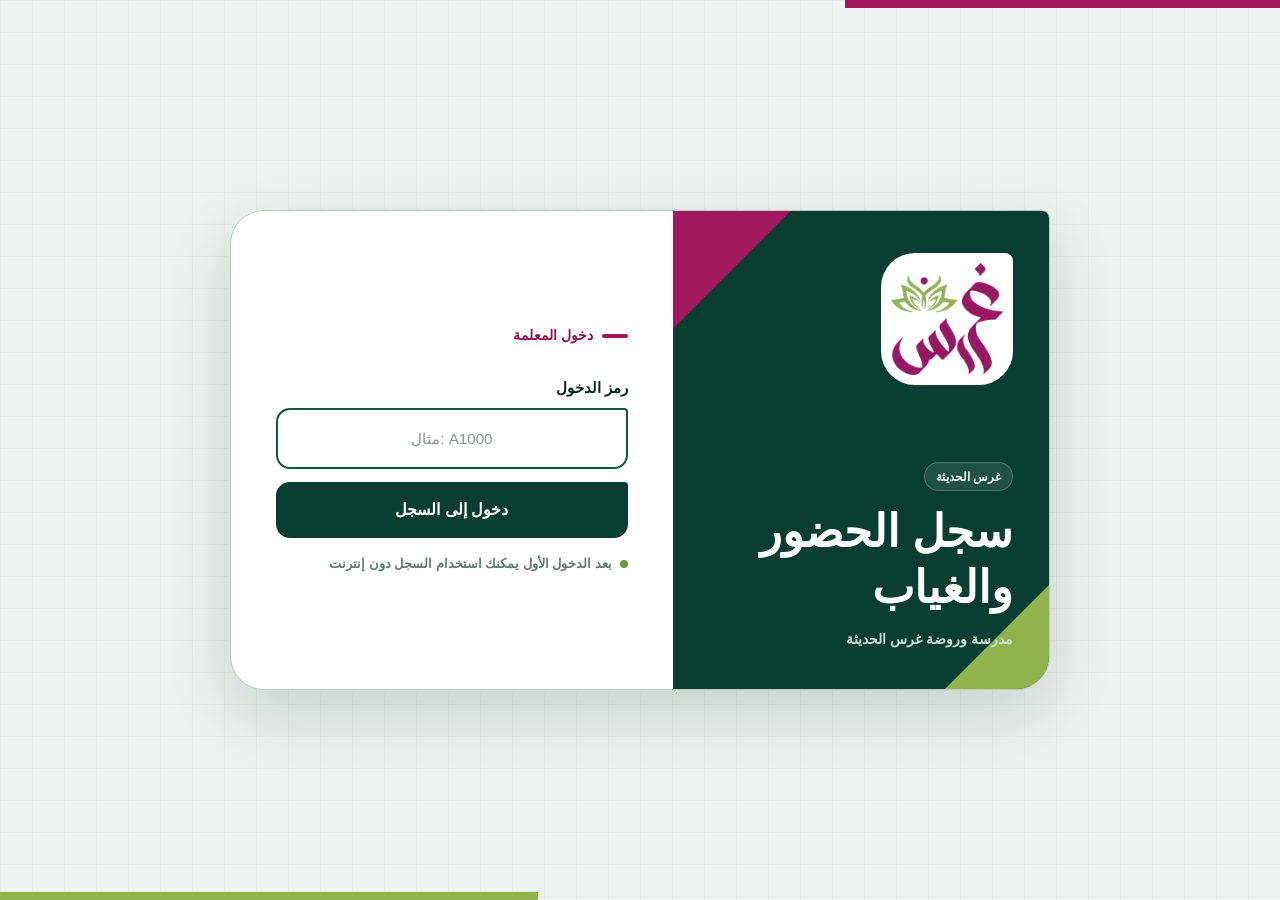
==== commit 11d24dc5: "Add files via upload" ====
--- a/index.html
+++ b/index.html
@@ -1,357 +1,202 @@
 <!DOCTYPE html>
 <html lang="ar" dir="rtl">
 <head>
-<meta charset="UTF-8">
-<meta name="viewport" content="width=device-width,initial-scale=1,viewport-fit=cover">
-<meta name="theme-color" content="#06392D">
-<meta name="mobile-web-app-capable" content="yes">
-<meta name="apple-mobile-web-app-capable" content="yes">
-<meta name="apple-mobile-web-app-status-bar-style" content="black-translucent">
-<link rel="manifest" href="manifest.json">
-<link rel="apple-touch-icon" href="logo.png">
-<title>الحضور والغياب — غرس</title>
-
-<style>
-/* ══════════════════════════════════════════════════════════
-   مدرسة وروضة غرس الحديثة — سجل الحضور
-   فكرة التصميم: سجل ورقي رسمي — حافة مخرَّمة كصفحة مقطوعة من
-   دفتر، وأزرار الحالة كأختام حبر. خطوط النظام فقط، لا شبكة،
-   حدود بدل الظلال المكدَّسة لأداء أخف على الهواتف الضعيفة.
-   ══════════════════════════════════════════════════════════ */
-:root{
-  --paper:#FBF3E7; --card:#FFFDF9; --edge:#E7D9C4;
-  --ink:#2B1B12; --mute:#8A7360;
-  --wine:#7C1B4E; --wine-deep:#4A0F30; --wine-soft:#F4E3EE;
-  --leaf:#4F7A2E; --leaf-wash:#EAF1DC;
-  --clay:#AE3326; --clay-wash:#FBEAE4;
-  --amber:#A6720A; --amber-wash:#FBF0DA;
-  --r:13px;
-}
-*,*::before,*::after{box-sizing:border-box;margin:0;padding:0;-webkit-tap-highlight-color:transparent}
-html{font-size:16px}
-body{
-  font-family:"Segoe UI",Tahoma,"Noto Sans Arabic",Arial,sans-serif;
-  background:var(--paper); color:var(--ink);
-  min-height:100vh;min-height:100dvh; overflow-x:hidden; line-height:1.45;
-  -webkit-text-size-adjust:100%;
-}
-.serif{font-family:"Noto Naskh Arabic","Traditional Arabic",Amiri,"Segoe UI",serif}
-button,input{font:inherit;color:inherit}
-button{background:none;border:0;cursor:pointer}
-[hidden]{display:none!important}
-:focus-visible{outline:2px solid var(--wine);outline-offset:2px}
-
-/* توقيع التصميم: حافة مخرَّمة كصفحة مقطوعة من دفتر — تُستخدم مرتين فقط */
-.torn{position:relative}
-.torn::after{
-  content:"";position:absolute;left:0;right:0;bottom:-7px;height:14px;
-  background-image:radial-gradient(circle 7px, var(--paper) 7px, transparent 7.4px);
-  background-size:24px 14px; background-position:0 -7px; background-repeat:repeat-x;
-}
-.torn.on-card::after{ background-image:radial-gradient(circle 7px, var(--card) 7px, transparent 7.4px); }
-
-/* ── تسجيل الدخول ─────────────────────────────────── */
-#gate{
-  min-height:100vh;min-height:100dvh;display:flex;align-items:center;justify-content:center;
-  padding:26px 18px;background:
-    radial-gradient(120% 90% at 15% 0%, rgba(255,255,255,.07), transparent 55%),
-    radial-gradient(120% 90% at 100% 100%, rgba(0,0,0,.18), transparent 55%),
-    var(--wine-deep);
-}
-.gate-card{ background:var(--card);border-radius:18px;padding:36px 26px 30px;
-  width:100%;max-width:372px;text-align:center; }
-.seal{
-  width:64px;height:64px;margin:0 auto 18px;border-radius:16px;
-  background:var(--wine);color:#fff;display:flex;align-items:center;justify-content:center;
-  font-size:1.4rem;font-weight:700;letter-spacing:-1px;
-  box-shadow:inset 0 0 0 3px rgba(255,255,255,.22), inset 0 0 0 5px rgba(255,255,255,.1);
-}
-.gate-card h1{font-size:1.14rem;font-weight:700;color:var(--wine-deep)}
-.gate-card .serif{font-size:1.18rem}
-.gate-card p{font-size:.86rem;color:var(--mute);margin-top:5px;margin-bottom:28px}
-.gate-card label{display:block;text-align:right;font-size:.86rem;font-weight:600;margin-bottom:8px}
-#code{
-  width:100%;padding:15px;border:1.5px solid var(--edge);border-radius:10px;
-  font-size:1.25rem;text-align:center;direction:ltr;letter-spacing:3px;
-  background:#FAF4EA;transition:border-color .15s;
-}
-#code:focus{outline:none;border-color:var(--wine);background:#fff}
-.btn-main{
-  width:100%;margin-top:16px;padding:15px;border-radius:10px;
-  background:var(--wine);color:#fff;font-size:1rem;font-weight:700;
-}
-.btn-main:active{background:var(--wine-deep)}
-.btn-main:disabled{opacity:.5}
-.note{
-  margin-top:14px;padding:11px 13px;border-radius:9px;font-size:.85rem;
-  font-weight:600;text-align:right;
-}
-.note.err{background:var(--clay-wash);color:var(--clay)}
-.note.hint{background:var(--wine-soft);color:var(--wine-deep)}
-
-/* ── الرأس ───────────────────────────────────────── */
-#app{display:none;flex-direction:column;min-height:100vh;min-height:100dvh}
-#app.on{display:flex}
-.top{
-  background:var(--wine-deep);color:#fff;padding:12px 14px 19px;
-  display:flex;align-items:center;gap:11px;
-  position:sticky;top:0;z-index:40;
-  padding-top:12px;padding-top:max(12px,env(safe-area-inset-top));
-}
-.top .seal{width:37px;height:37px;border-radius:10px;margin:0;font-size:.92rem;
-  background:rgba(255,255,255,.15);box-shadow:inset 0 0 0 2px rgba(255,255,255,.2)}
-.who{flex:1;min-width:0}
-.who b{display:block;font-size:.95rem;font-weight:700;line-height:1.25;
-  white-space:nowrap;overflow:hidden;text-overflow:ellipsis}
-.who span{display:block;font-size:.76rem;color:rgba(255,255,255,.72);
-  white-space:nowrap;overflow:hidden;text-overflow:ellipsis}
-.ico{
-  width:38px;height:38px;border-radius:10px;background:rgba(255,255,255,.13);
-  display:flex;align-items:center;justify-content:center;color:#fff;flex:0 0 auto;position:relative;
-}
-.ico:active{background:rgba(255,255,255,.28)}
-.ico svg{width:19px;height:19px;fill:none;stroke:currentColor;stroke-width:2;
-  stroke-linecap:round;stroke-linejoin:round}
-.ico[data-n]:not([data-n="0"])::before{
-  content:attr(data-n);position:absolute;top:-5px;left:-5px;
-  min-width:19px;height:19px;padding:0 5px;border-radius:10px;
-  background:#E7A73D;color:#3A2400;font-size:.68rem;font-weight:800;
-  display:flex;align-items:center;justify-content:center;
-}
-.spinning{animation:spin 1s linear infinite}
-@keyframes spin{to{transform:rotate(360deg)}}
-
-/* ── شريط الحالة ─────────────────────────────────── */
-.wire{ display:flex;align-items:center;gap:8px;padding:7px 15px;font-size:.8rem;font-weight:600; }
-.wire i{width:7px;height:7px;border-radius:50%;flex:0 0 auto;background:currentColor}
-.wire.ok  {background:var(--leaf-wash); color:var(--leaf)}
-.wire.work{background:#EDF2FB;         color:#1B4DA8}
-.wire.wait{background:var(--amber-wash);color:var(--amber)}
-.wire.bad {background:var(--clay-wash); color:var(--clay)}
-
-/* ── لوحة اليوم — كصفحة سجل ──────────────────────── */
-main{flex:1;padding:22px 12px 132px;max-width:640px;width:100%;margin-inline:auto}
-.day{
-  background:var(--card);border:1px solid var(--edge);border-radius:var(--r);
-  padding:16px 16px 14px;margin-bottom:16px;
-}
-.day-h{display:flex;align-items:flex-end;justify-content:space-between;gap:10px}
-.day-h .lbl{font-size:.78rem;color:var(--mute);font-weight:600}
-.day-h b{display:block;font-size:1.32rem;font-weight:700;color:var(--wine-deep);margin-top:2px}
-.day-h .cnt{font-size:.78rem;color:var(--mute);white-space:nowrap}
-.tally{display:flex;gap:7px;margin-top:13px}
-.tally div{flex:1;text-align:center;border-radius:9px;padding:9px 4px;line-height:1.2}
-.tally b{display:block;font-size:1.3rem;font-weight:800}
-.tally span{font-size:.72rem;font-weight:600}
-.t-p{background:var(--leaf-wash);color:var(--leaf)}
-.t-a{background:var(--clay-wash);color:var(--clay)}
-.t-e{background:var(--amber-wash);color:var(--amber)}
-
-/* ── قائمة الطلاب ────────────────────────────────── */
-#roster{display:flex;flex-direction:column;gap:8px}
-.row{
-  background:var(--card);border:1px solid var(--edge);border-radius:var(--r);
-  padding:11px 12px 12px;contain:content;
-}
-.row.absent {border-color:#E8BEB8}
-.row.excused{border-color:#E6CE9C}
-.row-h{display:flex;align-items:center;gap:10px;margin-bottom:10px}
-.av{
-  width:30px;height:30px;border-radius:9px;font-size:.78rem;font-weight:700;
-  display:flex;align-items:center;justify-content:center;flex:0 0 auto;
-}
-.row-h .nm{
-  flex:1;min-width:0;font-size:.94rem;font-weight:600;
-  white-space:nowrap;overflow:hidden;text-overflow:ellipsis;
-}
-.more{width:30px;height:30px;border-radius:8px;color:var(--mute);
-  display:flex;align-items:center;justify-content:center;flex:0 0 auto;font-size:1.15rem;line-height:1}
-.more:active{background:var(--wine-soft)}
-
-/* أزرار الحالة — أختام حبر */
-.stamps{display:flex;gap:7px}
-.stamps button{
-  flex:1;padding:9px 2px;border-radius:9px;font-size:.85rem;font-weight:700;
-  border:1.5px solid var(--edge); background:var(--card); color:var(--mute);
-  transition:transform .1s;
-}
-.stamps button:active{transform:scale(.94)}
-.stamps .p.on{background:var(--leaf); color:#fff; border-color:var(--leaf); transform:rotate(-1.5deg)}
-.stamps .a.on{background:var(--clay); color:#fff; border-color:var(--clay); transform:rotate(1.5deg)}
-.stamps .e.on{background:var(--amber);color:#fff; border-color:var(--amber);transform:rotate(-1.5deg)}
-
-.blank{text-align:center;padding:46px 20px;color:var(--mute);font-size:.9rem}
-.blank b{display:block;font-size:1rem;color:var(--ink);margin-bottom:6px}
-
-/* ── الشريط السفلي ───────────────────────────────── */
-.dock{
-  position:fixed;bottom:0;left:0;right:0;z-index:45;
-  background:var(--card);border-top:1px solid var(--edge);
-  padding:10px 12px calc(10px + env(safe-area-inset-bottom));
-  display:flex;gap:8px;max-width:640px;margin-inline:auto;
-}
-.dock .side{ padding:12px 14px;border-radius:10px;background:var(--wine-soft);
-  color:var(--wine-deep);font-size:.87rem;font-weight:700;flex:0 0 auto; }
-.dock .side:active{background:#EAD3E1}
-.submit{ flex:1;padding:13px;border-radius:10px;background:var(--wine);color:#fff;
-  font-size:.97rem;font-weight:700; }
-.submit:active{background:var(--wine-deep)}
-.submit.done{background:var(--leaf-wash);color:var(--leaf)}
-
-/* ── النوافذ ─────────────────────────────────────── */
-.veil{ position:fixed;inset:0;z-index:200;background:rgba(43,27,18,.5);
-  display:flex;align-items:flex-end;justify-content:center;
-  opacity:0;visibility:hidden;transition:opacity .18s,visibility .18s; }
-.veil.open{opacity:1;visibility:visible}
-.sheet{ background:var(--card);width:100%;max-width:480px;
-  border-radius:18px 18px 0 0;padding:20px 18px calc(24px + env(safe-area-inset-bottom));
-  max-height:88vh;max-height:88dvh;overflow-y:auto;transform:translateY(14px);transition:transform .18s; }
-.veil.open .sheet{transform:none}
-.grip{width:38px;height:4px;border-radius:2px;background:var(--edge);margin:0 auto 16px}
-.sheet h2{font-size:1rem;font-weight:700;color:var(--wine-deep);margin-bottom:14px}
-.sheet label{display:block;font-size:.85rem;font-weight:600;margin-bottom:7px}
-.sheet input{ width:100%;padding:13px 14px;border:1.5px solid var(--edge);border-radius:10px;
-  font-size:.95rem;background:#FAF4EA;margin-bottom:14px; }
-.sheet input:focus{outline:none;border-color:var(--wine);background:#fff}
-.pair{display:flex;gap:9px;margin-top:4px}
-.pair button{flex:1;padding:13px;border-radius:10px;font-size:.93rem;font-weight:700}
-.go{background:var(--wine);color:#fff}
-.go:disabled{opacity:.5}
-.no{background:var(--wine-soft);color:var(--wine-deep)}
-.warn{ background:var(--amber-wash);color:var(--amber);border-radius:9px;
-  padding:10px 12px;font-size:.83rem;font-weight:600;margin-bottom:14px; }
-.menu button{ display:flex;align-items:center;gap:11px;width:100%;padding:14px 12px;
-  border-radius:10px;font-size:.93rem;font-weight:600;text-align:right; }
-.menu button:active{background:var(--wine-soft)}
-.menu .danger{color:var(--clay)}
-.menu hr{border:0;border-top:1px solid var(--edge);margin:6px 0}
-
-.absentees{margin-top:6px}
-.absentees h3{font-size:.86rem;font-weight:700;margin:14px 0 8px}
-.absentees div{ display:flex;align-items:center;justify-content:space-between;gap:10px;
-  padding:9px 12px;border-radius:9px;background:var(--paper);margin-bottom:5px;font-size:.88rem; }
-.absentees em{font-style:normal;font-size:.75rem;font-weight:700;padding:2px 9px;border-radius:8px}
-.e-a{background:var(--clay-wash);color:var(--clay)}
-.e-e{background:var(--amber-wash);color:var(--amber)}
-.allgood{text-align:center;padding:16px;color:var(--leaf);font-weight:700}
-
-/* ── التنبيهات ───────────────────────────────────── */
-#toasts{ position:fixed;top:12px;left:12px;right:12px;z-index:400;
-  display:flex;flex-direction:column;align-items:center;gap:7px;pointer-events:none; }
-.toast{ padding:11px 18px;border-radius:10px;font-size:.87rem;font-weight:600;
-  color:#fff;background:var(--ink);max-width:380px;text-align:center; }
-.toast.good{background:var(--leaf)}
-.toast.bad {background:var(--clay)}
-
-@media (prefers-reduced-motion:reduce){*{animation:none!important;transition:none!important}}
-</style>
-<link rel="stylesheet" href="styles.css?v=5.2.0">
+  <meta charset="UTF-8">
+  <meta name="viewport" content="width=device-width,initial-scale=1,viewport-fit=cover">
+  <meta name="theme-color" content="#073E31">
+  <meta name="mobile-web-app-capable" content="yes">
+  <meta name="apple-mobile-web-app-capable" content="yes">
+  <meta name="apple-mobile-web-app-status-bar-style" content="black-translucent">
+  <meta name="description" content="سجل الحضور والغياب — مدرسة وروضة غرس الحديثة">
+  <link rel="manifest" href="manifest.json">
+  <link rel="apple-touch-icon" href="logo.png">
+  <link rel="stylesheet" href="styles.css?v=5.3.0">
+  <title>الحضور والغياب — غرس</title>
 </head>
 
 <body>
-
-<!-- ═══════════ تسجيل الدخول ═══════════ -->
-<section id="gate">
-  <div class="gate-card torn on-card">
-    <div class="seal brand-logo"><img src="logo.png" alt="شعار غرس"></div>
-    <h1 class="serif">مدرسة وروضة غرس الحديثة</h1>
-    <p>سجل الحضور والغياب</p>
-    <label for="code">رقم المعلمة</label>
-    <input id="code" type="text" inputmode="text" autocomplete="off"
-           enterkeyhint="go" placeholder="مثال: A1000">
-    <button class="btn-main" id="enter">دخول</button>
-    <div class="note" id="gate-note" hidden></div>
-  </div>
-</section>
-
-<!-- ═══════════ التطبيق ═══════════ -->
-<div id="app">
-  <header class="top torn">
-    <div class="seal top-logo"><img src="logo.png" alt="شعار غرس"></div>
-    <div class="who">
-      <b id="t-name"></b>
-      <span id="t-class"></span>
-    </div>
-    <button class="ico" id="btn-sync" data-n="0" aria-label="مزامنة">
-      <svg viewBox="0 0 24 24"><path d="M21 12a9 9 0 1 1-2.6-6.4"/><path d="M21 3v6h-6"/></svg>
-    </button>
-    <button class="ico" id="btn-menu" aria-label="خيارات">
-      <svg viewBox="0 0 24 24"><path d="M4 6h16M4 12h16M4 18h16"/></svg>
-    </button>
-  </header>
-
-  <div class="wire ok" id="wire" role="status" aria-live="polite"><i></i><span id="wire-txt">محفوظ</span></div>
-
-  <main>
-    <div class="day">
-      <div class="day-h">
-        <div>
-          <div class="lbl" id="d-day">اليوم</div>
-          <b id="d-date" class="serif"></b>
-        </div>
-        <span class="cnt" id="d-count"></span>
-      </div>
-      <div class="tally">
-        <div class="t-p"><b id="c-p">0</b><span>حاضر</span></div>
-        <div class="t-a"><b id="c-a">0</b><span>غائب</span></div>
-        <div class="t-e"><b id="c-e">0</b><span>مأذون</span></div>
-      </div>
-    </div>
-    <div id="roster"></div>
-  </main>
-
-  <div class="dock">
-    <button class="side" id="btn-add">إضافة طالب</button>
-    <button class="side" id="btn-sum">الملخص</button>
-    <button class="submit" id="btn-submit">تسليم الحضور</button>
-  </div>
-</div>
-
-<div id="toasts" aria-live="polite"></div>
-
-<!-- ═══════════ النوافذ ═══════════ -->
-<div class="veil" id="v-add"><div class="sheet">
-  <div class="grip"></div><h2>إضافة طالب</h2>
-  <label for="i-add">اسم الطالب</label>
-  <input id="i-add" type="text" autocomplete="off" placeholder="الاسم الكامل">
-  <div class="pair"><button class="go" id="do-add">إضافة</button><button class="no" data-close>إلغاء</button></div>
-</div></div>
-
-<div class="veil" id="v-ren"><div class="sheet">
-  <div class="grip"></div><h2>تعديل اسم الطالب</h2>
-  <div class="warn">سيُحدَّث الاسم في كل سجلات الحضور السابقة.</div>
-  <label for="i-ren">الاسم الجديد</label>
-  <input id="i-ren" type="text" autocomplete="off">
-  <div class="pair"><button class="go" id="do-ren">حفظ</button><button class="no" data-close>إلغاء</button></div>
-</div></div>
-
-<div class="veil" id="v-row"><div class="sheet menu">
-  <div class="grip"></div><h2 id="row-h"></h2>
-  <button id="row-ren">تعديل الاسم</button>
-  <button class="danger" id="row-del">حذف من القائمة</button>
-  <hr>
-  <button data-close>إلغاء</button>
-</div></div>
-
-<div class="veil" id="v-menu"><div class="sheet menu">
-  <div class="grip"></div><h2>خيارات</h2>
-  <button id="m-pull">تحديث البيانات من الشيت</button>
-  <hr>
-  <button class="danger" id="m-out">تسجيل الخروج</button>
-  <button data-close>إغلاق</button>
-</div></div>
-
-<div class="veil" id="v-sum"><div class="sheet">
-  <div class="grip"></div><h2>ملخص اليوم</h2>
-  <div class="tally">
-    <div class="t-p"><b id="s-p">0</b><span>حاضر</span></div>
-    <div class="t-a"><b id="s-a">0</b><span>غائب</span></div>
-    <div class="t-e"><b id="s-e">0</b><span>مأذون</span></div>
-  </div>
-  <div class="absentees" id="s-list"></div>
-  <div class="pair"><button class="no" data-close>إغلاق</button></div>
-</div></div>
-
-<script src="app.js?v=5.1.2"></script>
+  <!-- تسجيل الدخول -->
+  <section id="gate">
+    <div class="gate-card">
+      <div class="gate-brand">
+        <div class="brand-mark">
+          <img src="logo.png" alt="شعار غرس">
+        </div>
+        <div class="brand-copy">
+          <span class="brand-chip">غرس الحديثة</span>
+          <h1>سجل الحضور<br>والغياب</h1>
+          <p>مدرسة وروضة غرس الحديثة</p>
+        </div>
+      </div>
+
+      <div class="gate-form">
+        <div class="form-kicker"><i></i><span>دخول المعلمة</span></div>
+        <label for="code">رمز الدخول</label>
+        <input
+          id="code"
+          type="text"
+          inputmode="text"
+          autocomplete="off"
+          enterkeyhint="go"
+          placeholder="مثال: A1000">
+        <button class="btn-main" id="enter">دخول إلى السجل</button>
+        <div class="offline-note">
+          <i></i>
+          <span>بعد الدخول الأول يمكنك استخدام السجل دون إنترنت</span>
+        </div>
+        <div class="note" id="gate-note" hidden></div>
+      </div>
+    </div>
+  </section>
+
+  <!-- التطبيق -->
+  <div id="app">
+    <header class="top">
+      <div class="top-brand">
+        <div class="top-logo"><img src="logo.png" alt="شعار غرس"></div>
+        <div class="who">
+          <b id="t-name"></b>
+          <span id="t-class"></span>
+        </div>
+      </div>
+
+      <div class="top-actions">
+        <button class="ico" id="btn-sync" data-n="0" aria-label="مزامنة البيانات">
+          <svg viewBox="0 0 24 24" aria-hidden="true">
+            <path d="M21 12a9 9 0 1 1-2.6-6.4"></path>
+            <path d="M21 3v6h-6"></path>
+          </svg>
+        </button>
+        <button class="ico" id="btn-menu" aria-label="فتح الخيارات">
+          <svg viewBox="0 0 24 24" aria-hidden="true">
+            <path d="M5 7h14M5 12h14M5 17h14"></path>
+          </svg>
+        </button>
+      </div>
+    </header>
+
+    <div class="wire ok" id="wire" role="status" aria-live="polite">
+      <i></i><span id="wire-txt">محفوظ</span>
+    </div>
+
+    <main>
+      <section class="day" aria-label="ملخص حضور اليوم">
+        <div class="day-copy">
+          <span class="day-kicker">سجل اليوم</span>
+          <div class="day-line">
+            <div>
+              <span class="day-name" id="d-day">اليوم</span>
+              <b id="d-date"></b>
+            </div>
+            <span class="student-count" id="d-count"></span>
+          </div>
+        </div>
+
+        <div class="tally" aria-label="أعداد حالات الحضور">
+          <div class="t-p"><i></i><b id="c-p">0</b><span>حاضر</span></div>
+          <div class="t-a"><i></i><b id="c-a">0</b><span>غائب</span></div>
+          <div class="t-e"><i></i><b id="c-e">0</b><span>مأذون</span></div>
+        </div>
+      </section>
+
+      <section class="roster-panel" aria-labelledby="roster-title">
+        <div class="roster-head">
+          <div>
+            <span>قائمة الصف</span>
+            <h2 id="roster-title">الطلاب</h2>
+          </div>
+          <div class="legend" aria-hidden="true">
+            <span class="lg-p"><i></i>حاضر</span>
+            <span class="lg-a"><i></i>غائب</span>
+            <span class="lg-e"><i></i>مأذون</span>
+          </div>
+        </div>
+        <div id="roster"></div>
+      </section>
+    </main>
+
+    <nav class="dock" aria-label="إجراءات الحضور">
+      <button class="side add-action" id="btn-add">إضافة طالب</button>
+      <button class="side sum-action" id="btn-sum">الملخص</button>
+      <button class="submit" id="btn-submit">تسليم الحضور</button>
+    </nav>
+  </div>
+
+  <div id="toasts" aria-live="polite"></div>
+
+  <!-- إضافة طالب -->
+  <div class="veil" id="v-add">
+    <div class="sheet" role="dialog" aria-modal="true" aria-labelledby="add-title">
+      <div class="grip"></div>
+      <span class="sheet-kicker">قائمة الصف</span>
+      <h2 id="add-title">إضافة طالب</h2>
+      <label for="i-add">اسم الطالب</label>
+      <input id="i-add" type="text" autocomplete="off" placeholder="الاسم الكامل">
+      <div class="pair">
+        <button class="go" id="do-add">إضافة</button>
+        <button class="no" data-close>إلغاء</button>
+      </div>
+    </div>
+  </div>
+
+  <!-- تعديل الاسم -->
+  <div class="veil" id="v-ren">
+    <div class="sheet" role="dialog" aria-modal="true" aria-labelledby="rename-title">
+      <div class="grip"></div>
+      <span class="sheet-kicker">بيانات الطالب</span>
+      <h2 id="rename-title">تعديل اسم الطالب</h2>
+      <div class="warn">سيُحدَّث الاسم في كل سجلات الحضور السابقة.</div>
+      <label for="i-ren">الاسم الجديد</label>
+      <input id="i-ren" type="text" autocomplete="off">
+      <div class="pair">
+        <button class="go" id="do-ren">حفظ</button>
+        <button class="no" data-close>إلغاء</button>
+      </div>
+    </div>
+  </div>
+
+  <!-- خيارات الطالب -->
+  <div class="veil" id="v-row">
+    <div class="sheet menu" role="dialog" aria-modal="true" aria-labelledby="row-h">
+      <div class="grip"></div>
+      <span class="sheet-kicker">خيارات الطالب</span>
+      <h2 id="row-h"></h2>
+      <button id="row-ren">تعديل الاسم</button>
+      <button class="danger" id="row-del">حذف من القائمة</button>
+      <hr>
+      <button data-close>إلغاء</button>
+    </div>
+  </div>
+
+  <!-- خيارات التطبيق -->
+  <div class="veil" id="v-menu">
+    <div class="sheet menu" role="dialog" aria-modal="true" aria-labelledby="menu-title">
+      <div class="grip"></div>
+      <span class="sheet-kicker">إدارة السجل</span>
+      <h2 id="menu-title">خيارات</h2>
+      <button id="m-pull">تحديث البيانات من الشيت</button>
+      <hr>
+      <button class="danger" id="m-out">تسجيل الخروج</button>
+      <button data-close>إغلاق</button>
+    </div>
+  </div>
+
+  <!-- ملخص اليوم -->
+  <div class="veil" id="v-sum">
+    <div class="sheet" role="dialog" aria-modal="true" aria-labelledby="summary-title">
+      <div class="grip"></div>
+      <span class="sheet-kicker">نظرة سريعة</span>
+      <h2 id="summary-title">ملخص اليوم</h2>
+      <div class="tally summary-tally">
+        <div class="t-p"><i></i><b id="s-p">0</b><span>حاضر</span></div>
+        <div class="t-a"><i></i><b id="s-a">0</b><span>غائب</span></div>
+        <div class="t-e"><i></i><b id="s-e">0</b><span>مأذون</span></div>
+      </div>
+      <div class="absentees" id="s-list"></div>
+      <div class="pair"><button class="no" data-close>إغلاق</button></div>
+    </div>
+  </div>
+
+  <script src="app.js?v=5.1.2"></script>
 </body>
 </html>
--- a/styles.css
+++ b/styles.css
@@ -1,54 +1,57 @@
 /* ==========================================================
-   غرس — واجهة سجل الحضور 5.2
-   تصميم خفيف بلا مكتبات أو خطوط خارجية أو صور إضافية.
+   GHARS ATTENDANCE — Interface 5.3
+   واجهة مسطحة وسريعة: بلا مكتبات، بلا خطوط خارجية،
+   بلا ضبابية، وبلا ظلال متكررة على بطاقات الطلاب.
    ========================================================== */
 
 :root {
   color-scheme: light;
-  --paper: #f2f7f4;
-  --paper-2: #e9f2ed;
-  --card: #ffffff;
-  --card-soft: #f8fbf9;
-  --edge: #d8e6de;
-  --edge-strong: #bfd4c8;
-  --ink: #14352a;
-  --mute: #657c72;
-
-  --wine: #991557;
-  --wine-deep: #68103f;
-  --wine-soft: #f9e9f1;
-
-  --forest: #0b563d;
-  --forest-deep: #06392d;
-  --forest-black: #04271f;
-  --forest-soft: #e8f5ee;
-
-  --leaf: #6f9935;
-  --leaf-bright: #98b94d;
-  --leaf-wash: #edf6df;
-
-  --clay: #be3b34;
-  --clay-deep: #932a26;
-  --clay-wash: #fff0ee;
-
-  --amber: #a96d05;
-  --amber-deep: #7b4d00;
-  --amber-wash: #fff4d9;
-
-  --blue: #2469a7;
-  --blue-wash: #eaf3fc;
-
-  --shadow-sm: 0 5px 16px rgba(6, 57, 45, 0.07);
-  --shadow-md: 0 14px 36px rgba(6, 57, 45, 0.11);
-  --shadow-lg: 0 25px 70px rgba(4, 39, 31, 0.17);
-  --radius-sm: 13px;
-  --radius: 20px;
-  --radius-lg: 30px;
+  --bg: #edf3ef;
+  --surface: #ffffff;
+  --surface-2: #f6f9f7;
+  --line: #d5e1da;
+  --line-dark: #b9ccc1;
+  --text: #15382d;
+  --muted: #62776e;
+
+  --forest-950: #03251d;
+  --forest-900: #073e31;
+  --forest-800: #0b5740;
+  --forest-100: #e5f2eb;
+
+  --magenta-700: #8d1553;
+  --magenta-600: #a31660;
+  --magenta-100: #f8e6ef;
+
+  --leaf-600: #6f9639;
+  --leaf-500: #91b34b;
+  --leaf-100: #edf5df;
+
+  --red-700: #9b302b;
+  --red-600: #bd4039;
+  --red-100: #fcedeb;
+
+  --amber-700: #8a5905;
+  --amber-600: #ab710b;
+  --amber-100: #fff2d7;
+
+  --blue-700: #255e91;
+  --blue-100: #e8f2fb;
+
+  --radius-s: 12px;
+  --radius-m: 18px;
+  --radius-l: 28px;
+}
+
+*,
+*::before,
+*::after {
+  box-sizing: border-box;
 }
 
 html {
   min-height: 100%;
-  background: var(--paper);
+  background: var(--bg);
   font-size: 16px;
   -webkit-text-size-adjust: 100%;
 }
@@ -57,28 +60,28 @@
   min-width: 280px;
   min-height: 100vh;
   min-height: 100dvh;
+  margin: 0;
   overflow-x: hidden;
-  color: var(--ink);
-  background:
-    radial-gradient(circle at 100% 0%, rgba(111, 153, 53, 0.13), transparent 25rem),
-    radial-gradient(circle at 0% 72%, rgba(153, 21, 87, 0.07), transparent 27rem),
-    linear-gradient(180deg, #f8fbf9 0, var(--paper) 24rem);
+  color: var(--text);
+  background: var(--bg);
   font-family: Tahoma, Arial, "Segoe UI", sans-serif;
-  line-height: 1.55;
+  line-height: 1.5;
   text-rendering: optimizeLegibility;
 }
 
 button,
 input {
   font: inherit;
-}
-
-button,
-.row {
+  color: inherit;
+}
+
+button {
+  padding: 0;
+  cursor: pointer;
+  background: none;
+  border: 0;
   touch-action: manipulation;
-}
-
-button {
+  -webkit-tap-highlight-color: transparent;
   -webkit-user-select: none;
   user-select: none;
 }
@@ -87,186 +90,211 @@
   cursor: default;
 }
 
+[hidden] {
+  display: none !important;
+}
+
+:focus-visible {
+  outline: 3px solid rgba(163, 22, 96, 0.34);
+  outline-offset: 3px;
+}
+
 ::selection {
   color: #fff;
-  background: var(--wine);
-}
-
-.serif {
-  font-family: Tahoma, Arial, "Segoe UI", sans-serif;
-}
-
-.torn::after {
-  display: none;
-}
-
-:focus-visible {
-  outline: 3px solid rgba(153, 21, 87, 0.32);
-  outline-offset: 3px;
-}
-
-/* ── بوابة الدخول ───────────────────────────────── */
+  background: var(--magenta-600);
+}
+
+/* ── الدخول: تكوين مقسوم بدل البطاقة التقليدية ───────── */
 
 #gate {
   position: relative;
-  isolation: isolate;
+  display: grid;
   min-height: 100vh;
   min-height: 100dvh;
+  place-items: center;
   padding:
-    max(26px, env(safe-area-inset-top))
+    max(22px, env(safe-area-inset-top))
     16px
-    max(26px, env(safe-area-inset-bottom));
+    max(22px, env(safe-area-inset-bottom));
   overflow: hidden;
   background:
-    radial-gradient(circle at 82% 12%, rgba(152, 185, 77, 0.20), transparent 18rem),
-    radial-gradient(circle at 8% 92%, rgba(153, 21, 87, 0.13), transparent 20rem),
-    linear-gradient(145deg, #edf6f1 0%, #f8faf9 52%, #edf4ef 100%);
-}
-
-#gate::before,
+    linear-gradient(90deg, rgba(7, 62, 49, 0.045) 1px, transparent 1px),
+    linear-gradient(rgba(7, 62, 49, 0.045) 1px, transparent 1px),
+    var(--bg);
+  background-size: 32px 32px;
+}
+
+#gate::before {
+  content: "";
+  position: absolute;
+  top: 0;
+  right: 0;
+  width: 34%;
+  height: 8px;
+  background: var(--magenta-600);
+}
+
 #gate::after {
   content: "";
   position: absolute;
-  z-index: -1;
-  pointer-events: none;
-  border-radius: 999px;
-}
-
-#gate::before {
-  width: 250px;
-  height: 250px;
-  top: -145px;
-  right: -90px;
-  border: 40px solid rgba(11, 86, 61, 0.07);
-}
-
-#gate::after {
-  width: 190px;
-  height: 190px;
-  bottom: -115px;
-  left: -70px;
-  border: 28px solid rgba(153, 21, 87, 0.055);
+  bottom: 0;
+  left: 0;
+  width: 42%;
+  height: 8px;
+  background: var(--leaf-500);
 }
 
 .gate-card {
   position: relative;
-  isolation: isolate;
-  width: min(100%, 426px);
-  max-width: 426px;
-  padding: 40px 30px 31px;
+  display: grid;
+  grid-template-columns: 0.92fr 1.08fr;
+  width: min(100%, 820px);
+  min-height: 480px;
   overflow: hidden;
-  text-align: center;
-  background:
-    linear-gradient(180deg, rgba(255, 255, 255, 0.98), rgba(250, 253, 251, 0.98));
-  border: 1px solid rgba(191, 212, 200, 0.82);
-  border-radius: var(--radius-lg);
-  box-shadow: var(--shadow-lg);
-  animation: gate-in 0.42s ease-out both;
-}
-
-.gate-card::before {
+  background: var(--surface);
+  border: 1px solid var(--line-dark);
+  border-radius: 34px 8px 34px 34px;
+  box-shadow: 0 24px 64px rgba(3, 37, 29, 0.16);
+}
+
+.gate-brand {
+  position: relative;
+  display: flex;
+  flex-direction: column;
+  justify-content: space-between;
+  min-width: 0;
+  padding: 42px 36px 38px;
+  overflow: hidden;
+  color: #fff;
+  background: var(--forest-900);
+}
+
+.gate-brand::before {
   content: "";
   position: absolute;
-  z-index: -1;
   top: 0;
-  right: 0;
   left: 0;
-  height: 6px;
-  background: linear-gradient(90deg, var(--forest), var(--leaf-bright) 48%, var(--wine));
-}
-
-.gate-card::after {
+  width: 118px;
+  height: 118px;
+  background: var(--magenta-600);
+  clip-path: polygon(0 0, 100% 0, 0 100%);
+}
+
+.gate-brand::after {
   content: "";
   position: absolute;
-  z-index: -1;
-  width: 190px;
-  height: 190px;
-  top: -112px;
-  left: -84px;
-  border-radius: 50%;
-  background: radial-gradient(circle, rgba(153, 21, 87, 0.09), transparent 68%);
-  pointer-events: none;
-}
-
-@keyframes gate-in {
-  from { opacity: 0; transform: translateY(12px) scale(0.985); }
-  to { opacity: 1; transform: none; }
-}
-
-.seal.brand-logo {
+  right: 0;
+  bottom: 0;
+  width: 104px;
+  height: 104px;
+  background: var(--leaf-500);
+  clip-path: polygon(100% 0, 100% 100%, 0 100%);
+}
+
+.brand-mark {
   position: relative;
-  width: 128px;
-  height: 122px;
-  margin: 0 auto 14px;
-  padding: 0;
-  overflow: visible;
-  background: transparent;
-  box-shadow: none;
-}
-
-.seal.brand-logo::before {
-  content: "";
-  position: absolute;
-  inset: 5px;
-  z-index: -1;
-  border: 1px solid rgba(111, 153, 53, 0.18);
-  border-radius: 34px;
-  background: linear-gradient(145deg, #fff, #eef7f2);
-  transform: rotate(6deg);
-  box-shadow: var(--shadow-sm);
-}
-
-.brand-logo img {
+  z-index: 1;
+  display: grid;
+  width: 132px;
+  height: 132px;
+  place-items: center;
+  background: #fff;
+  border: 7px solid rgba(255, 255, 255, 0.20);
+  border-radius: 34px 8px 34px 34px;
+}
+
+.brand-mark img {
   display: block;
-  width: 118px;
-  height: 118px;
-  margin: auto;
+  width: 112px;
+  height: 112px;
   object-fit: contain;
-  filter: drop-shadow(0 8px 11px rgba(6, 57, 45, 0.08));
-}
-
-.gate-card h1 {
+}
+
+.brand-copy {
+  position: relative;
+  z-index: 1;
+}
+
+.brand-chip {
+  display: inline-flex;
+  align-items: center;
+  min-height: 29px;
+  margin-bottom: 13px;
+  padding: 4px 11px;
+  color: #f0f8f3;
+  background: rgba(255, 255, 255, 0.10);
+  border: 1px solid rgba(255, 255, 255, 0.20);
+  border-radius: 999px;
+  font-size: 0.78rem;
+  font-weight: 800;
+}
+
+.brand-copy h1 {
   margin: 0;
-  color: var(--forest-deep);
-  font-size: clamp(1.35rem, 5vw, 1.72rem);
-  font-weight: 800;
-  line-height: 1.4;
-}
-
-.gate-card p {
-  margin: 7px 0 27px;
-  color: var(--wine);
-  font-size: 0.94rem;
-  font-weight: 800;
-}
-
-.gate-card label {
+  color: #fff;
+  font-size: clamp(2rem, 5vw, 2.8rem);
+  font-weight: 900;
+  line-height: 1.25;
+}
+
+.brand-copy p {
+  margin: 13px 0 0;
+  color: #c9ddd3;
+  font-size: 0.9rem;
+  font-weight: 700;
+}
+
+.gate-form {
+  display: flex;
+  flex-direction: column;
+  justify-content: center;
+  min-width: 0;
+  padding: 46px 45px;
+}
+
+.form-kicker {
+  display: flex;
+  align-items: center;
+  gap: 9px;
+  margin-bottom: 30px;
+  color: var(--magenta-700);
+  font-size: 0.85rem;
+  font-weight: 900;
+}
+
+.form-kicker i {
+  width: 26px;
+  height: 4px;
+  background: var(--magenta-600);
+  border-radius: 999px;
+}
+
+.gate-form label {
   display: block;
-  margin-bottom: 8px;
-  color: var(--forest-deep);
-  font-size: 0.9rem;
-  font-weight: 800;
-  text-align: right;
+  margin-bottom: 9px;
+  color: var(--forest-950);
+  font-size: 0.92rem;
+  font-weight: 900;
 }
 
 #code {
   width: 100%;
-  min-height: 57px;
+  min-height: 59px;
   padding: 14px 17px;
-  color: var(--ink);
-  background: var(--card-soft);
-  border: 1px solid var(--edge-strong);
-  border-radius: 16px;
-  box-shadow: inset 0 2px 4px rgba(6, 57, 45, 0.025);
+  color: var(--forest-950);
+  background: var(--surface-2);
+  border: 2px solid var(--line);
+  border-radius: 14px 4px 14px 14px;
+  direction: ltr;
   font-size: 1.2rem;
-  font-weight: 700;
-  letter-spacing: 0.13em;
-  transition: border-color 0.16s ease, box-shadow 0.16s ease, background 0.16s ease;
+  font-weight: 800;
+  letter-spacing: 0.14em;
+  text-align: center;
 }
 
 #code::placeholder {
-  color: #91a299;
-  font-size: 0.97rem;
+  color: #84968d;
+  font-size: 0.95rem;
   font-weight: 500;
   letter-spacing: 0;
 }
@@ -274,470 +302,638 @@
 #code:focus {
   outline: none;
   background: #fff;
-  border-color: var(--forest);
-  box-shadow: 0 0 0 4px rgba(11, 86, 61, 0.10);
+  border-color: var(--forest-800);
 }
 
 .btn-main {
-  position: relative;
   width: 100%;
-  min-height: 55px;
-  margin-top: 15px;
-  overflow: hidden;
+  min-height: 56px;
+  margin-top: 13px;
   color: #fff;
-  background: linear-gradient(135deg, var(--forest-deep), #0e704d);
-  border-radius: 16px;
-  box-shadow: 0 12px 24px rgba(6, 57, 45, 0.22);
+  background: var(--forest-900);
+  border: 2px solid var(--forest-900);
+  border-radius: 14px 4px 14px 14px;
   font-size: 1rem;
-  font-weight: 800;
-  transition: transform 0.14s ease, box-shadow 0.14s ease, opacity 0.14s ease;
-}
-
-.btn-main::before {
-  content: "";
-  position: absolute;
-  inset: 0 auto 0 0;
-  width: 5px;
-  background: var(--leaf-bright);
+  font-weight: 900;
 }
 
 .btn-main:hover:not(:disabled) {
-  transform: translateY(-1px);
-  box-shadow: 0 15px 28px rgba(6, 57, 45, 0.26);
+  background: var(--forest-800);
+  border-color: var(--forest-800);
 }
 
 .btn-main:active:not(:disabled) {
-  transform: translateY(1px) scale(0.99);
+  background: var(--forest-950);
 }
 
 .btn-main:disabled {
   opacity: 0.58;
+}
+
+.offline-note {
+  display: flex;
+  align-items: flex-start;
+  gap: 8px;
+  margin-top: 16px;
+  color: var(--muted);
+  font-size: 0.79rem;
+  font-weight: 700;
+  line-height: 1.6;
+}
+
+.offline-note i {
+  width: 8px;
+  height: 8px;
+  margin-top: 6px;
+  flex: 0 0 auto;
+  background: var(--leaf-600);
+  border-radius: 50%;
 }
 
 .note {
   margin-top: 14px;
   padding: 11px 13px;
   border: 1px solid transparent;
-  border-radius: 13px;
-  font-size: 0.86rem;
-  font-weight: 700;
+  border-radius: var(--radius-s);
+  font-size: 0.85rem;
+  font-weight: 800;
   text-align: right;
 }
 
 .note.err {
-  color: var(--clay-deep);
-  background: var(--clay-wash);
-  border-color: #f4ceca;
+  color: var(--red-700);
+  background: var(--red-100);
+  border-color: #efc7c3;
 }
 
 .note.hint {
-  color: var(--wine-deep);
-  background: var(--wine-soft);
-  border-color: #edcbdc;
-}
-
-/* ── هيكل التطبيق ───────────────────────────────── */
+  color: var(--magenta-700);
+  background: var(--magenta-100);
+  border-color: #eac6d8;
+}
+
+/* ── التطبيق ─────────────────────────────────────── */
 
 #app {
+  display: none;
+  flex-direction: column;
   min-height: 100vh;
   min-height: 100dvh;
-  background:
-    radial-gradient(circle at 100% 7rem, rgba(111, 153, 53, 0.11), transparent 25rem),
-    radial-gradient(circle at 0% 58%, rgba(153, 21, 87, 0.055), transparent 29rem),
-    linear-gradient(180deg, #f7faf8 0, var(--paper) 26rem);
+  background: var(--bg);
+}
+
+#app.on {
+  display: flex;
 }
 
 .top {
   position: sticky;
   top: 0;
   z-index: 40;
+  display: flex;
+  align-items: center;
+  justify-content: space-between;
   min-height: 74px;
   padding:
-    max(11px, env(safe-area-inset-top))
-    14px
-    11px;
+    max(10px, env(safe-area-inset-top))
+    max(14px, calc((100vw - 1040px) / 2))
+    10px;
+  color: #fff;
+  background: var(--forest-900);
+  border-bottom: 4px solid var(--leaf-500);
+}
+
+.top::after {
+  content: "";
+  position: absolute;
+  bottom: -4px;
+  left: 0;
+  width: min(28%, 240px);
+  height: 4px;
+  background: var(--magenta-600);
+}
+
+.top-brand,
+.top-actions {
+  display: flex;
+  align-items: center;
+}
+
+.top-brand {
+  min-width: 0;
   gap: 11px;
+}
+
+.top-actions {
+  gap: 8px;
+}
+
+.top-logo {
+  display: grid;
+  width: 48px;
+  height: 48px;
+  flex: 0 0 auto;
+  place-items: center;
+  overflow: hidden;
+  background: #fff;
+  border-radius: 14px 4px 14px 14px;
+}
+
+.top-logo img {
+  display: block;
+  width: 42px;
+  height: 42px;
+  object-fit: contain;
+}
+
+.who {
+  min-width: 0;
+}
+
+.who b,
+.who span {
+  display: block;
+  overflow: hidden;
+  text-overflow: ellipsis;
+  white-space: nowrap;
+}
+
+.who b {
   color: #fff;
-  background:
-    radial-gradient(circle at 14% 0%, rgba(152, 185, 77, 0.24), transparent 11rem),
-    linear-gradient(115deg, var(--forest-black), var(--forest-deep) 54%, #0b6044);
-  border-bottom: 1px solid rgba(255, 255, 255, 0.09);
-  box-shadow: 0 9px 24px rgba(4, 39, 31, 0.16);
-}
-
-.top::before {
+  font-size: 1rem;
+  font-weight: 900;
+}
+
+.who span {
+  margin-top: 2px;
+  color: #bfd7cb;
+  font-size: 0.8rem;
+  font-weight: 700;
+}
+
+.ico {
+  position: relative;
+  display: grid;
+  width: 42px;
+  height: 42px;
+  place-items: center;
+  color: #fff;
+  background: rgba(255, 255, 255, 0.10);
+  border: 1px solid rgba(255, 255, 255, 0.20);
+  border-radius: 12px 3px 12px 12px;
+}
+
+.ico:hover {
+  background: rgba(255, 255, 255, 0.18);
+}
+
+.ico:active {
+  background: rgba(255, 255, 255, 0.24);
+}
+
+.ico svg {
+  width: 20px;
+  height: 20px;
+  fill: none;
+  stroke: currentColor;
+  stroke-width: 2;
+  stroke-linecap: round;
+  stroke-linejoin: round;
+}
+
+.ico[data-n]:not([data-n="0"])::before {
+  content: attr(data-n);
+  position: absolute;
+  top: -7px;
+  left: -7px;
+  display: grid;
+  min-width: 21px;
+  height: 21px;
+  padding: 0 5px;
+  place-items: center;
+  color: #fff;
+  background: var(--magenta-600);
+  border: 2px solid var(--forest-900);
+  border-radius: 999px;
+  font-size: 0.68rem;
+  font-weight: 900;
+}
+
+.spinning svg {
+  animation: spin 0.85s linear infinite;
+}
+
+@keyframes spin {
+  to { transform: rotate(360deg); }
+}
+
+/* ── حالة المزامنة ───────────────────────────────── */
+
+.wire {
+  position: sticky;
+  top: 74px;
+  z-index: 35;
+  display: flex;
+  align-items: center;
+  min-height: 35px;
+  padding: 7px max(16px, calc((100vw - 1040px) / 2));
+  gap: 8px;
+  border-bottom: 1px solid var(--line);
+  font-size: 0.81rem;
+  font-weight: 900;
+}
+
+.wire i {
+  width: 8px;
+  height: 8px;
+  flex: 0 0 auto;
+  background: currentColor;
+  border-radius: 50%;
+}
+
+.wire.ok {
+  color: #4f762e;
+  background: var(--leaf-100);
+}
+
+.wire.work {
+  color: var(--blue-700);
+  background: var(--blue-100);
+}
+
+.wire.wait {
+  color: var(--amber-700);
+  background: var(--amber-100);
+}
+
+.wire.bad {
+  color: var(--red-700);
+  background: var(--red-100);
+}
+
+.wire.work i {
+  animation: pulse 1s steps(2, end) infinite;
+}
+
+@keyframes pulse {
+  50% { opacity: 0.35; }
+}
+
+/* ── مساحة العمل ─────────────────────────────────── */
+
+main {
+  width: 100%;
+  max-width: 1040px;
+  margin-inline: auto;
+  padding: 22px 14px 126px;
+}
+
+/* لوحة اليوم مقسومة إلى تاريخ + أرقام */
+.day {
+  display: grid;
+  grid-template-columns: minmax(230px, 0.82fr) minmax(360px, 1.18fr);
+  min-width: 0;
+  margin-bottom: 16px;
+  overflow: hidden;
+  background: var(--surface);
+  border: 1px solid var(--line-dark);
+  border-radius: 26px 6px 26px 26px;
+}
+
+.day-copy {
+  position: relative;
+  display: flex;
+  flex-direction: column;
+  justify-content: center;
+  min-width: 0;
+  padding: 22px 24px;
+  color: #fff;
+  background: var(--forest-900);
+}
+
+.day-copy::after {
   content: "";
   position: absolute;
   right: 0;
   bottom: 0;
-  width: min(38%, 210px);
-  height: 3px;
-  background: linear-gradient(90deg, transparent, var(--wine), #c42a78);
-}
-
-.top .seal.top-logo {
-  width: 48px;
-  height: 48px;
-  margin: 0;
-  padding: 3px;
-  overflow: hidden;
+  width: 46%;
+  height: 5px;
+  background: var(--magenta-600);
+}
+
+.day-kicker {
+  margin-bottom: 8px;
+  color: #bcd4c8;
+  font-size: 0.78rem;
+  font-weight: 900;
+}
+
+.day-line {
+  display: flex;
+  align-items: flex-end;
+  justify-content: space-between;
+  min-width: 0;
+  gap: 12px;
+}
+
+.day-name {
+  display: block;
+  color: #fff;
+  font-size: 1.45rem;
+  font-weight: 900;
+}
+
+#d-date {
+  display: block;
+  margin-top: 3px;
+  color: #d0e1d8;
+  font-size: 0.84rem;
+  font-weight: 700;
+  direction: ltr;
+  text-align: right;
+}
+
+.student-count {
   flex: 0 0 auto;
-  background: rgba(255, 255, 255, 0.96);
-  border: 1px solid rgba(255, 255, 255, 0.55);
-  border-radius: 15px;
-  box-shadow: 0 7px 15px rgba(2, 30, 23, 0.20);
-}
-
-.top-logo img {
-  display: block;
-  width: 100%;
-  height: 100%;
-  object-fit: contain;
-}
-
-.who {
-  flex: 1;
-  min-width: 0;
-}
-
-.who b {
-  display: block;
-  overflow: hidden;
-  color: #fff;
-  font-size: 1rem;
-  font-weight: 800;
-  line-height: 1.35;
-  text-overflow: ellipsis;
-  white-space: nowrap;
-}
-
-.who span {
-  display: block;
-  overflow: hidden;
-  margin-top: 2px;
-  color: #c9dfd2;
-  font-size: 0.8rem;
-  font-weight: 700;
-  text-overflow: ellipsis;
-  white-space: nowrap;
-}
-
-.ico {
-  width: 42px;
-  height: 42px;
-  flex: 0 0 auto;
-  color: #fff;
-  background: rgba(255, 255, 255, 0.10);
-  border: 1px solid rgba(255, 255, 255, 0.16);
-  border-radius: 13px;
-  transition: background 0.14s ease, transform 0.14s ease;
-}
-
-.ico:hover {
-  background: rgba(255, 255, 255, 0.17);
-}
-
-.ico:active {
-  background: rgba(255, 255, 255, 0.22);
-  transform: scale(0.95);
-}
-
-.ico svg {
-  width: 20px;
-  height: 20px;
-}
-
-.ico[data-n]:not([data-n="0"])::before {
-  top: -6px;
-  left: -6px;
-  min-width: 20px;
-  height: 20px;
-  color: #fff;
-  background: var(--wine);
-  border: 2px solid var(--forest-deep);
-  box-shadow: 0 3px 8px rgba(4, 39, 31, 0.20);
-}
-
-.spinning {
-  animation: spin 0.85s linear infinite;
-}
-
-/* ── حالة الاتصال ───────────────────────────────── */
-
-.wire {
-  position: sticky;
-  top: 74px;
-  z-index: 35;
-  min-height: 36px;
-  padding: 8px 16px;
-  gap: 8px;
-  border-bottom: 1px solid rgba(6, 57, 45, 0.05);
-  font-size: 0.82rem;
-  font-weight: 800;
-}
-
-.wire i {
-  width: 8px;
-  height: 8px;
-  box-shadow: 0 0 0 4px currentColor;
-  opacity: 0.85;
-}
-
-.wire.ok {
-  color: #337127;
-  background: #eef8e8;
-}
-
-.wire.work {
-  color: var(--blue);
-  background: var(--blue-wash);
-}
-
-.wire.work i {
-  animation: signal 1.1s ease-in-out infinite;
-}
-
-.wire.wait {
-  color: var(--amber-deep);
-  background: var(--amber-wash);
-}
-
-.wire.bad {
-  color: var(--clay-deep);
-  background: var(--clay-wash);
-}
-
-@keyframes signal {
-  50% { opacity: 0.4; transform: scale(0.72); }
-}
-
-/* ── لوحة اليوم ─────────────────────────────────── */
-
-main {
-  width: 100%;
-  max-width: 760px;
-  margin-inline: auto;
-  padding: 22px 14px 128px;
-}
-
-.day {
-  position: relative;
-  isolation: isolate;
-  padding: 20px;
-  margin-bottom: 17px;
-  overflow: hidden;
-  color: #fff;
-  background:
-    linear-gradient(120deg, var(--forest-black), var(--forest-deep) 62%, #0c6748);
-  border: 1px solid rgba(255, 255, 255, 0.08);
-  border-radius: 25px;
-  box-shadow: 0 17px 38px rgba(4, 39, 31, 0.19);
-}
-
-.day::before,
-.day::after {
-  content: "";
-  position: absolute;
-  z-index: -1;
-  pointer-events: none;
-  border-radius: 50%;
-}
-
-.day::before {
-  width: 175px;
-  height: 175px;
-  top: -105px;
-  left: -70px;
-  border: 28px solid rgba(153, 21, 87, 0.26);
-}
-
-.day::after {
-  width: 126px;
-  height: 126px;
-  right: -58px;
-  bottom: -82px;
-  border: 22px solid rgba(152, 185, 77, 0.18);
-}
-
-.day-h {
-  position: relative;
-  z-index: 1;
-}
-
-.day-h .lbl {
-  color: #bcd5c8;
-  font-size: 0.82rem;
-  font-weight: 800;
-}
-
-.day-h b {
-  margin-top: 2px;
-  color: #fff;
-  font-size: clamp(1.38rem, 5.5vw, 1.72rem);
-  font-weight: 800;
-  line-height: 1.3;
-}
-
-.day-h .cnt {
   padding: 6px 10px;
   color: #fff;
   background: rgba(255, 255, 255, 0.11);
-  border: 1px solid rgba(255, 255, 255, 0.12);
+  border: 1px solid rgba(255, 255, 255, 0.18);
   border-radius: 999px;
-  font-size: 0.79rem;
-  font-weight: 800;
+  font-size: 0.77rem;
+  font-weight: 900;
+  white-space: nowrap;
 }
 
 .tally {
-  position: relative;
-  z-index: 1;
+  display: grid;
+  grid-template-columns: repeat(3, minmax(0, 1fr));
   gap: 9px;
-  margin-top: 15px;
-}
-
-.tally div {
   min-width: 0;
-  padding: 10px 5px;
-  border-radius: 14px;
+  padding: 17px;
+}
+
+.tally > div {
+  display: grid;
+  grid-template-columns: auto 1fr;
+  grid-template-rows: auto auto;
+  min-width: 0;
+  padding: 12px;
+  column-gap: 8px;
+  border: 1px solid transparent;
+  border-radius: 16px 4px 16px 16px;
+}
+
+.tally i {
+  grid-row: 1 / 3;
+  align-self: center;
+  width: 9px;
+  height: 28px;
+  border-radius: 999px;
 }
 
 .tally b {
-  font-size: 1.35rem;
+  min-width: 0;
+  font-size: 1.38rem;
+  font-weight: 900;
   font-variant-numeric: tabular-nums;
+  line-height: 1.05;
 }
 
 .tally span {
+  margin-top: 3px;
   font-size: 0.76rem;
   font-weight: 800;
 }
 
-.day .tally div {
-  color: #fff;
-  border: 1px solid rgba(255, 255, 255, 0.10);
-}
-
-.day .t-p {
-  background: rgba(152, 185, 77, 0.18);
-}
-
-.day .t-a {
-  background: rgba(225, 91, 84, 0.17);
-}
-
-.day .t-e {
-  background: rgba(244, 181, 61, 0.17);
-}
-
-/* ── بطاقات الطلاب ──────────────────────────────── */
+.t-p {
+  color: #50772f;
+  background: var(--leaf-100);
+  border-color: #d6e5bd !important;
+}
+
+.t-p i {
+  background: var(--leaf-600);
+}
+
+.t-a {
+  color: var(--red-700);
+  background: var(--red-100);
+  border-color: #efcbc7 !important;
+}
+
+.t-a i {
+  background: var(--red-600);
+}
+
+.t-e {
+  color: var(--amber-700);
+  background: var(--amber-100);
+  border-color: #ead6aa !important;
+}
+
+.t-e i {
+  background: var(--amber-600);
+}
+
+/* السجل الموحد: سطح واحد بدل ظل لكل طالب */
+.roster-panel {
+  overflow: hidden;
+  background: var(--surface);
+  border: 1px solid var(--line-dark);
+  border-radius: 26px 6px 26px 26px;
+}
+
+.roster-head {
+  display: flex;
+  align-items: center;
+  justify-content: space-between;
+  min-height: 78px;
+  padding: 16px 20px;
+  gap: 16px;
+  background: var(--surface);
+  border-bottom: 1px solid var(--line);
+}
+
+.roster-head > div:first-child {
+  position: relative;
+  padding-right: 14px;
+}
+
+.roster-head > div:first-child::before {
+  content: "";
+  position: absolute;
+  top: 2px;
+  right: 0;
+  width: 5px;
+  height: 43px;
+  background: var(--magenta-600);
+  border-radius: 999px;
+}
+
+.roster-head span {
+  color: var(--muted);
+  font-size: 0.76rem;
+  font-weight: 800;
+}
+
+.roster-head h2 {
+  margin: 1px 0 0;
+  color: var(--forest-950);
+  font-size: 1.18rem;
+  font-weight: 900;
+}
+
+.legend {
+  display: flex;
+  align-items: center;
+  gap: 11px;
+}
+
+.legend span {
+  display: inline-flex;
+  align-items: center;
+  gap: 5px;
+  color: var(--muted);
+  font-size: 0.75rem;
+}
+
+.legend i {
+  width: 8px;
+  height: 8px;
+  border-radius: 50%;
+}
+
+.lg-p i { background: var(--leaf-600); }
+.lg-a i { background: var(--red-600); }
+.lg-e i { background: var(--amber-600); }
 
 #roster {
-  display: grid;
-  grid-template-columns: minmax(0, 1fr);
-  gap: 11px;
+  display: flex;
+  flex-direction: column;
 }
 
 .row {
   position: relative;
+  display: grid;
+  grid-template-columns: minmax(0, 1fr) minmax(300px, 360px);
+  align-items: center;
   min-width: 0;
-  padding: 13px;
-  overflow: hidden;
-  background: rgba(255, 255, 255, 0.99);
-  border: 1px solid var(--edge);
-  border-radius: var(--radius);
-  box-shadow: var(--shadow-sm);
-  contain: layout paint;
-  content-visibility: auto;
-  contain-intrinsic-size: auto 106px;
-  transition: border-color 0.14s ease, box-shadow 0.14s ease, transform 0.14s ease;
+  padding: 12px 17px;
+  gap: 18px;
+  background: #fff;
+  border-bottom: 1px solid var(--line);
+  contain: layout paint style;
+}
+
+.row:last-child {
+  border-bottom: 0;
 }
 
 .row::before {
   content: "";
   position: absolute;
-  top: 17px;
+  top: 15px;
   right: 0;
-  bottom: 17px;
+  bottom: 15px;
   width: 4px;
-  background: var(--leaf);
+  background: var(--leaf-600);
   border-radius: 4px 0 0 4px;
 }
 
 .row.absent {
-  border-color: #efc4c0;
-  background: linear-gradient(110deg, #fff 62%, #fff8f7);
+  background: #fffafa;
 }
 
 .row.absent::before {
-  background: var(--clay);
+  background: var(--red-600);
 }
 
 .row.excused {
-  border-color: #ead19c;
-  background: linear-gradient(110deg, #fff 62%, #fffaf0);
+  background: #fffcf5;
 }
 
 .row.excused::before {
-  background: var(--amber);
+  background: var(--amber-600);
+}
+
+.row:hover {
+  background: var(--surface-2);
 }
 
 .row-h {
+  display: flex;
+  align-items: center;
+  min-width: 0;
+  margin: 0;
   gap: 11px;
-  margin-bottom: 11px;
-  padding-right: 3px;
 }
 
 .av {
-  width: 36px;
-  height: 36px;
-  border: 1px solid rgba(6, 57, 45, 0.07);
-  border-radius: 12px;
+  display: grid;
+  width: 37px;
+  height: 37px;
+  flex: 0 0 auto;
+  place-items: center;
+  border: 1px solid rgba(7, 62, 49, 0.10);
+  border-radius: 12px 3px 12px 12px;
   font-size: 0.82rem;
-  font-weight: 800;
-  box-shadow: inset 0 0 0 1px rgba(255, 255, 255, 0.40);
+  font-weight: 900;
 }
 
 .row-h .nm {
-  color: var(--forest-deep);
-  font-size: 1rem;
-  font-weight: 800;
+  min-width: 0;
+  flex: 1;
+  overflow: hidden;
+  color: var(--forest-950);
+  font-size: 0.96rem;
+  font-weight: 900;
+  text-overflow: ellipsis;
+  white-space: nowrap;
 }
 
 .more {
-  width: 36px;
-  height: 36px;
-  color: var(--wine);
-  background: var(--wine-soft);
-  border: 1px solid #efd4e1;
-  border-radius: 11px;
+  display: grid;
+  width: 35px;
+  height: 35px;
+  flex: 0 0 auto;
+  place-items: center;
+  color: var(--magenta-700);
+  background: var(--magenta-100);
+  border: 1px solid #e9c5d7;
+  border-radius: 11px 3px 11px 11px;
   font-size: 1.2rem;
-  font-weight: 800;
-  transition: color 0.14s ease, background 0.14s ease, transform 0.14s ease;
-}
-
-.more:hover {
+  font-weight: 900;
+  line-height: 1;
+}
+
+.more:hover,
+.more:active {
   color: #fff;
-  background: var(--wine);
-}
-
-.more:active {
-  transform: scale(0.93);
+  background: var(--magenta-600);
 }
 
 .stamps {
-  gap: 8px;
+  display: grid;
+  grid-template-columns: repeat(3, minmax(0, 1fr));
+  min-width: 0;
+  padding: 3px;
+  gap: 3px;
+  background: #eef3f0;
+  border: 1px solid var(--line);
+  border-radius: 14px 4px 14px 14px;
 }
 
 .stamps button {
-  position: relative;
-  min-height: 42px;
-  padding: 8px 5px;
-  color: var(--mute);
-  background: var(--card-soft);
-  border: 1px solid var(--edge);
-  border-radius: 12px;
-  font-size: 0.86rem;
-  font-weight: 800;
-  transition: color 0.12s ease, background 0.12s ease, border-color 0.12s ease, transform 0.10s ease;
+  min-width: 0;
+  min-height: 39px;
+  padding: 7px 4px;
+  color: var(--muted);
+  background: transparent;
+  border: 1px solid transparent;
+  border-radius: 10px 3px 10px 10px;
+  font-size: 0.81rem;
+  font-weight: 900;
 }
 
 .stamps button::before {
@@ -745,64 +941,59 @@
   display: inline-block;
   width: 7px;
   height: 7px;
-  margin-left: 6px;
+  margin-left: 5px;
+  background: currentColor;
   border-radius: 50%;
-  background: currentColor;
-  opacity: 0.58;
+  opacity: 0.55;
   vertical-align: 1px;
 }
 
-.stamps button.on::after {
-  content: "✓";
-  display: inline-block;
-  margin-right: 5px;
-  font-size: 0.78rem;
-  font-weight: 900;
-}
-
-.stamps button:active {
-  transform: scale(0.96);
+.stamps button:hover {
+  background: rgba(255, 255, 255, 0.72);
 }
 
 .stamps .p.on,
 .stamps .a.on,
 .stamps .e.on {
   color: #fff;
-  transform: none;
-  box-shadow: none;
 }
 
 .stamps .p.on {
-  background: linear-gradient(135deg, #477d2c, #719d39);
-  border-color: #5d8e32;
+  background: var(--leaf-600);
+  border-color: var(--leaf-600);
 }
 
 .stamps .a.on {
-  background: linear-gradient(135deg, var(--clay-deep), #c9473f);
-  border-color: var(--clay);
+  background: var(--red-600);
+  border-color: var(--red-600);
 }
 
 .stamps .e.on {
-  background: linear-gradient(135deg, #8d5900, #b77a0a);
-  border-color: var(--amber);
+  background: var(--amber-600);
+  border-color: var(--amber-600);
+}
+
+.stamps button.on::after {
+  content: "✓";
+  margin-right: 5px;
+  font-size: 0.75rem;
 }
 
 .blank {
-  padding: 48px 22px;
-  color: var(--mute);
-  background: rgba(255, 255, 255, 0.86);
-  border: 1px dashed var(--edge-strong);
-  border-radius: var(--radius);
-  font-size: 0.92rem;
+  padding: 50px 20px;
+  color: var(--muted);
+  text-align: center;
+  font-size: 0.9rem;
 }
 
 .blank b {
+  display: block;
   margin-bottom: 7px;
-  color: var(--forest-deep);
-  font-size: 1.02rem;
-}
-
-/* ── شريط الإجراءات العائم ─────────────────────── */
+  color: var(--forest-950);
+  font-size: 1rem;
+}
+
+/* ── شريط الإجراءات ─────────────────────────────── */
 
 .dock {
   position: fixed;
@@ -810,101 +1001,117 @@
   bottom: max(9px, env(safe-area-inset-bottom));
   left: 10px;
   z-index: 45;
+  display: grid;
+  grid-template-columns: max-content max-content minmax(180px, 1fr);
   width: auto;
-  max-width: 738px;
+  max-width: 800px;
   margin-inline: auto;
-  padding: 8px;
-  gap: 8px;
-  background: rgba(255, 255, 255, 0.985);
-  border: 1px solid var(--edge);
-  border-radius: 20px;
-  box-shadow: 0 17px 45px rgba(4, 39, 31, 0.18);
-}
-
-.dock .side,
-.submit {
+  padding: 7px;
+  gap: 6px;
+  background: #fff;
+  border: 1px solid var(--line-dark);
+  border-radius: 19px 5px 19px 19px;
+  box-shadow: 0 14px 36px rgba(3, 37, 29, 0.16);
+}
+
+.dock button {
   min-height: 50px;
-  border-radius: 14px;
-  font-weight: 800;
-  transition: transform 0.12s ease, background 0.12s ease, box-shadow 0.12s ease;
+  font-weight: 900;
 }
 
 .dock .side {
-  padding: 11px 13px;
-  color: var(--wine-deep);
-  background: var(--wine-soft);
-  border: 1px solid #efd4e1;
-  font-size: 0.86rem;
-}
-
-.dock .side:hover {
-  background: #f5dce8;
+  padding: 10px 14px;
+  color: var(--magenta-700);
+  background: var(--magenta-100);
+  border: 1px solid #ebcad9;
+  border-radius: 12px 3px 12px 12px;
+  font-size: 0.84rem;
+}
+
+.dock .side:hover,
+.dock .side:active {
+  background: #f3d8e5;
 }
 
 .submit {
   position: relative;
+  min-width: 0;
   overflow: hidden;
   color: #fff;
-  background: linear-gradient(135deg, var(--forest-deep), #0d744e);
-  box-shadow: 0 8px 18px rgba(6, 57, 45, 0.20);
-  font-size: 0.96rem;
-}
-
-.submit::after {
+  background: var(--forest-900);
+  border: 1px solid var(--forest-900);
+  border-radius: 12px 3px 12px 12px;
+  font-size: 0.94rem;
+}
+
+.submit::before {
   content: "";
   position: absolute;
-  inset: 0 auto 0 0;
-  width: 4px;
-  background: var(--leaf-bright);
-}
-
-.dock button:active {
-  transform: scale(0.97);
+  top: 0;
+  right: 0;
+  width: 5px;
+  height: 100%;
+  background: var(--leaf-500);
+}
+
+.submit:hover,
+.submit:active {
+  background: var(--forest-800);
 }
 
 .submit.done {
-  color: #316f26;
-  background: var(--leaf-wash);
-  border: 1px solid #d7e9ba;
-  box-shadow: none;
-}
-
-.submit.done::after {
-  background: var(--leaf);
+  color: #4f762e;
+  background: var(--leaf-100);
+  border-color: #d4e3bb;
+}
+
+.submit.done::before {
+  background: var(--leaf-600);
 }
 
 .submit.pending {
-  color: var(--amber-deep);
-  background: var(--amber-wash);
-  border: 1px solid #eed8a6;
-  box-shadow: none;
-}
-
-.submit.pending::after {
-  background: var(--amber);
-}
-
-/* ── النوافذ السفلية ────────────────────────────── */
+  color: var(--amber-700);
+  background: var(--amber-100);
+  border-color: #ead6aa;
+}
+
+.submit.pending::before {
+  background: var(--amber-600);
+}
+
+/* ── النوافذ ─────────────────────────────────────── */
 
 .veil {
+  position: fixed;
+  inset: 0;
   z-index: 200;
+  display: flex;
+  align-items: flex-end;
+  justify-content: center;
   padding-top: 24px;
-  background: rgba(4, 39, 31, 0.60);
+  visibility: hidden;
+  opacity: 0;
+  background: rgba(3, 37, 29, 0.66);
+  transition: opacity 0.14s ease, visibility 0.14s ease;
+}
+
+.veil.open {
+  visibility: visible;
+  opacity: 1;
 }
 
 .sheet {
   position: relative;
   width: 100%;
-  max-width: 530px;
+  max-width: 520px;
   max-height: 88vh;
   max-height: 88dvh;
-  padding: 23px 19px calc(25px + env(safe-area-inset-bottom));
-  overflow-x: hidden;
+  padding: 21px 18px calc(24px + env(safe-area-inset-bottom));
+  overflow-y: auto;
   background: #fff;
-  border: 1px solid rgba(255, 255, 255, 0.65);
-  border-bottom: 0;
-  border-radius: 28px 28px 0 0;
-  box-shadow: 0 -24px 65px rgba(4, 39, 31, 0.22);
+  border-radius: 28px 8px 0 0;
+  transform: translateY(12px);
+  transition: transform 0.14s ease;
 }
 
 .sheet::before {
@@ -912,68 +1119,87 @@
   position: absolute;
   top: 0;
   right: 0;
-  left: 0;
+  width: 42%;
+  height: 5px;
+  background: var(--magenta-600);
+}
+
+.veil.open .sheet {
+  transform: none;
+}
+
+.grip {
+  width: 42px;
   height: 4px;
-  background: linear-gradient(90deg, var(--forest), var(--leaf-bright) 48%, var(--wine));
-}
-
-.grip {
-  width: 43px;
-  height: 5px;
-  margin-bottom: 17px;
-  background: linear-gradient(90deg, var(--edge-strong), var(--wine), var(--edge-strong));
+  margin: 0 auto 16px;
+  background: var(--line-dark);
   border-radius: 999px;
 }
 
+.sheet-kicker {
+  display: block;
+  margin-bottom: 2px;
+  color: var(--magenta-700);
+  font-size: 0.75rem;
+  font-weight: 900;
+}
+
 .sheet h2 {
-  margin-bottom: 15px;
-  color: var(--forest-deep);
+  margin: 0 0 16px;
+  color: var(--forest-950);
   font-size: 1.12rem;
-  font-weight: 800;
+  font-weight: 900;
 }
 
 .sheet label {
-  color: var(--ink);
-  font-size: 0.88rem;
-  font-weight: 800;
+  display: block;
+  margin-bottom: 7px;
+  color: var(--text);
+  font-size: 0.87rem;
+  font-weight: 900;
 }
 
 .sheet input {
   width: 100%;
   min-height: 53px;
-  padding: 13px 14px;
-  color: var(--ink);
-  background: var(--card-soft);
-  border: 1px solid var(--edge-strong);
-  border-radius: 14px;
-  font-size: 0.98rem;
-  transition: border-color 0.14s ease, box-shadow 0.14s ease;
+  margin-bottom: 14px;
+  padding: 12px 14px;
+  color: var(--forest-950);
+  background: var(--surface-2);
+  border: 2px solid var(--line);
+  border-radius: 13px 4px 13px 13px;
+  font-size: 0.97rem;
 }
 
 .sheet input:focus {
   outline: none;
   background: #fff;
-  border-color: var(--forest);
-  box-shadow: 0 0 0 4px rgba(11, 86, 61, 0.09);
+  border-color: var(--forest-800);
 }
 
 .pair {
-  gap: 9px;
-}
-
-.pair button,
-.go,
-.no,
-.menu button {
-  min-height: 49px;
-  border-radius: 13px;
-  font-size: 0.93rem;
-  font-weight: 800;
+  display: flex;
+  margin-top: 4px;
+  gap: 8px;
+}
+
+.pair button {
+  min-height: 48px;
+  flex: 1;
+  border-radius: 12px 3px 12px 12px;
+  font-size: 0.92rem;
+  font-weight: 900;
 }
 
 .go {
   color: #fff;
-  background: linear-gradient(135deg, var(--forest-deep), #0d704c);
+  background: var(--forest-900);
+  border: 1px solid var(--forest-900);
+}
+
+.go:hover,
+.go:active {
+  background: var(--forest-800);
 }
 
 .go:disabled {
@@ -981,273 +1207,459 @@
 }
 
 .no {
-  color: var(--forest-deep);
-  background: var(--forest-soft);
-  border: 1px solid #d6e9df;
+  color: var(--forest-900);
+  background: var(--forest-100);
+  border: 1px solid #cfe2d7;
 }
 
 .warn {
-  padding: 11px 13px;
-  color: var(--amber-deep);
-  background: var(--amber-wash);
-  border: 1px solid #eed8a6;
-  border-radius: 13px;
-  font-size: 0.84rem;
-  font-weight: 700;
+  margin-bottom: 14px;
+  padding: 10px 12px;
+  color: var(--amber-700);
+  background: var(--amber-100);
+  border: 1px solid #ead6aa;
+  border-radius: var(--radius-s);
+  font-size: 0.82rem;
+  font-weight: 800;
 }
 
 .menu button {
-  padding: 14px 13px;
-  color: var(--ink);
+  display: flex;
+  align-items: center;
+  width: 100%;
+  min-height: 49px;
+  padding: 12px;
+  color: var(--text);
   border: 1px solid transparent;
-}
-
-.menu button:hover {
-  background: var(--forest-soft);
-  border-color: #dcebe3;
+  border-radius: 12px 3px 12px 12px;
+  font-size: 0.92rem;
+  font-weight: 800;
+  text-align: right;
+}
+
+.menu button:hover,
+.menu button:active {
+  background: var(--forest-100);
+  border-color: #d4e5dc;
 }
 
 .menu .danger {
-  color: var(--clay-deep);
-}
-
-.menu .danger:hover {
-  background: var(--clay-wash);
-  border-color: #f3d0cc;
+  color: var(--red-700);
+}
+
+.menu .danger:hover,
+.menu .danger:active {
+  background: var(--red-100);
+  border-color: #efcbc7;
 }
 
 .menu hr {
-  border-color: var(--edge);
-}
-
-.sheet .tally div {
-  border: 1px solid transparent;
-}
-
-.sheet .t-p {
-  color: #47772d;
-  background: var(--leaf-wash);
-  border-color: #dcebc3;
-}
-
-.sheet .t-a {
-  color: var(--clay-deep);
-  background: var(--clay-wash);
-  border-color: #f3d0cc;
-}
-
-.sheet .t-e {
-  color: var(--amber-deep);
-  background: var(--amber-wash);
-  border-color: #eed8a6;
+  margin: 6px 0;
+  border: 0;
+  border-top: 1px solid var(--line);
+}
+
+.summary-tally {
+  padding: 0;
+  margin-bottom: 14px;
+}
+
+.absentees {
+  margin-top: 6px;
 }
 
 .absentees h3 {
-  color: var(--forest-deep);
-  font-size: 0.89rem;
+  margin: 14px 0 8px;
+  color: var(--forest-950);
+  font-size: 0.87rem;
+  font-weight: 900;
 }
 
 .absentees div {
-  padding: 10px 12px;
-  color: var(--ink);
-  background: var(--card-soft);
-  border: 1px solid var(--edge);
-  border-radius: 12px;
+  display: flex;
+  align-items: center;
+  justify-content: space-between;
+  margin-bottom: 5px;
+  padding: 10px 11px;
+  gap: 10px;
+  background: var(--surface-2);
+  border: 1px solid var(--line);
+  border-radius: 11px 3px 11px 11px;
+  font-size: 0.87rem;
 }
 
 .absentees em {
-  font-size: 0.77rem;
+  padding: 2px 9px;
+  border-radius: 999px;
+  font-size: 0.75rem;
+  font-style: normal;
+  font-weight: 900;
+}
+
+.e-a {
+  color: var(--red-700);
+  background: var(--red-100);
+}
+
+.e-e {
+  color: var(--amber-700);
+  background: var(--amber-100);
 }
 
 .allgood {
-  margin-top: 12px;
-  padding: 18px;
-  color: #47772d;
-  background: var(--leaf-wash);
-  border: 1px solid #dcebc3;
-  border-radius: 14px;
-}
-
-/* ── رسائل التطبيق ──────────────────────────────── */
+  margin: 12px 0;
+  padding: 16px;
+  color: #4f762e;
+  background: var(--leaf-100);
+  border: 1px solid #d4e3bb;
+  border-radius: var(--radius-s);
+  font-weight: 900;
+  text-align: center;
+}
+
+/* ── الإشعارات ───────────────────────────────────── */
 
 #toasts {
-  top: max(13px, env(safe-area-inset-top));
+  position: fixed;
+  top: max(12px, env(safe-area-inset-top));
+  right: 12px;
   left: 12px;
-  right: 12px;
-  gap: 8px;
+  z-index: 400;
+  display: flex;
+  flex-direction: column;
+  align-items: center;
+  gap: 7px;
+  pointer-events: none;
 }
 
 .toast {
   max-width: 390px;
-  padding: 12px 17px;
+  padding: 11px 16px;
   color: #fff;
-  background: var(--forest-black);
-  border: 1px solid rgba(255, 255, 255, 0.13);
-  border-radius: 14px;
-  box-shadow: 0 14px 33px rgba(4, 39, 31, 0.23);
-  font-size: 0.88rem;
-  font-weight: 800;
+  background: var(--forest-950);
+  border: 1px solid rgba(255, 255, 255, 0.16);
+  border-radius: 13px 4px 13px 13px;
+  box-shadow: 0 10px 25px rgba(3, 37, 29, 0.18);
+  font-size: 0.86rem;
+  font-weight: 900;
+  text-align: center;
 }
 
 .toast.good {
-  background: var(--forest);
+  background: var(--forest-800);
 }
 
 .toast.bad {
-  background: var(--clay-deep);
-}
-
-/* ── الشاشات الواسعة ────────────────────────────── */
-
-@media (min-width: 760px) {
-  main {
-    max-width: 1080px;
-    padding-top: 26px;
+  background: var(--red-700);
+}
+
+/* ── الهاتف ───────────────────────────────────────── */
+
+@media (max-width: 720px) {
+  #gate {
+    padding-inline: 12px;
+  }
+
+  .gate-card {
+    display: block;
+    width: min(100%, 430px);
+    min-height: 0;
+    border-radius: 30px 7px 30px 30px;
+  }
+
+  .gate-brand {
+    display: grid;
+    grid-template-columns: 96px minmax(0, 1fr);
+    align-items: center;
+    min-height: 196px;
+    padding: 29px 24px;
+    gap: 18px;
+  }
+
+  .gate-brand::before {
+    width: 76px;
+    height: 76px;
+  }
+
+  .gate-brand::after {
+    width: 68px;
+    height: 68px;
+  }
+
+  .brand-mark {
+    width: 96px;
+    height: 96px;
+    border-width: 5px;
+    border-radius: 25px 6px 25px 25px;
+  }
+
+  .brand-mark img {
+    width: 82px;
+    height: 82px;
+  }
+
+  .brand-chip {
+    min-height: 25px;
+    margin-bottom: 8px;
+    padding: 3px 9px;
+    font-size: 0.7rem;
+  }
+
+  .brand-copy h1 {
+    font-size: 1.55rem;
+  }
+
+  .brand-copy p {
+    margin-top: 8px;
+    font-size: 0.76rem;
+  }
+
+  .gate-form {
+    padding: 29px 24px 27px;
+  }
+
+  .form-kicker {
+    margin-bottom: 22px;
   }
 
   .day {
-    display: grid;
-    grid-template-columns: minmax(220px, 0.85fr) minmax(360px, 1.15fr);
-    align-items: center;
-    gap: 30px;
-    padding: 22px 25px;
-  }
-
-  .day .tally {
-    margin-top: 0;
-  }
-
-  #roster {
-    grid-template-columns: repeat(2, minmax(0, 1fr));
-  }
-
-  .dock {
-    max-width: 840px;
-  }
-
-  .sheet {
-    margin-bottom: 18px;
-    border-bottom: 1px solid rgba(255, 255, 255, 0.65);
-    border-radius: 28px;
-  }
-
+    grid-template-columns: 1fr;
+  }
+
+  .day-copy {
+    padding: 18px;
+  }
+
+  .tally {
+    padding: 12px;
+  }
+
+  .row {
+    grid-template-columns: minmax(0, 1fr);
+    padding: 12px 14px;
+    gap: 10px;
+  }
+
+  .stamps {
+    width: 100%;
+  }
+}
+
+@media (min-width: 721px) {
   .veil {
     align-items: center;
     padding: 24px;
   }
-}
-
-/* ── الهواتف ────────────────────────────────────── */
+
+  .sheet {
+    border-radius: 28px 8px 28px 28px;
+  }
+}
 
 @media (max-width: 520px) {
-  .gate-card {
-    padding: 34px 20px 26px;
-    border-radius: 26px;
-  }
-
-  .seal.brand-logo {
-    width: 112px;
-    height: 108px;
-  }
-
-  .brand-logo img {
-    width: 104px;
-    height: 104px;
-  }
-
   .top {
+    min-height: 70px;
+    padding:
+      max(9px, env(safe-area-inset-top))
+      10px
+      9px;
+  }
+
+  .top-logo {
+    width: 43px;
+    height: 43px;
+    border-radius: 12px 3px 12px 12px;
+  }
+
+  .top-logo img {
+    width: 38px;
+    height: 38px;
+  }
+
+  .top-brand {
     gap: 8px;
-    padding-inline: 10px;
-  }
-
-  .top .seal.top-logo {
-    width: 44px;
-    height: 44px;
-    border-radius: 13px;
+  }
+
+  .top-actions {
+    gap: 6px;
   }
 
   .ico {
-    width: 40px;
-    height: 40px;
-    border-radius: 12px;
+    width: 39px;
+    height: 39px;
+  }
+
+  .wire {
+    top: 70px;
+    padding-inline: 13px;
   }
 
   main {
-    padding: 18px 10px 126px;
-  }
-
-  .day {
-    padding: 17px;
-    border-radius: 22px;
+    padding: 15px 8px 124px;
+  }
+
+  .day,
+  .roster-panel {
+    border-radius: 21px 5px 21px 21px;
+  }
+
+  .day-name {
+    font-size: 1.27rem;
+  }
+
+  .tally {
+    gap: 6px;
+    padding: 9px;
+  }
+
+  .tally > div {
+    padding: 9px 7px;
+    column-gap: 6px;
+    border-radius: 13px 3px 13px 13px;
+  }
+
+  .tally i {
+    width: 6px;
+    height: 24px;
+  }
+
+  .tally b {
+    font-size: 1.2rem;
+  }
+
+  .tally span {
+    font-size: 0.7rem;
+  }
+
+  .roster-head {
+    min-height: 68px;
+    padding: 12px 14px;
+  }
+
+  .legend {
+    gap: 7px;
+  }
+
+  .legend span {
+    font-size: 0.68rem;
+  }
+
+  .legend i {
+    width: 6px;
+    height: 6px;
   }
 
   .row {
-    padding: 12px;
-    border-radius: 17px;
-  }
-
-  .row-h {
-    margin-bottom: 10px;
+    padding: 11px 11px 11px 13px;
+  }
+
+  .row::before {
+    top: 13px;
+    bottom: 13px;
+  }
+
+  .av {
+    width: 34px;
+    height: 34px;
+  }
+
+  .row-h .nm {
+    font-size: 0.92rem;
+  }
+
+  .more {
+    width: 33px;
+    height: 33px;
   }
 
   .dock {
-    right: 7px;
-    left: 7px;
-    gap: 6px;
-    padding: 7px;
-    border-radius: 18px;
+    right: 6px;
+    left: 6px;
+    grid-template-columns: max-content max-content minmax(0, 1fr);
+    padding: 6px;
+    border-radius: 17px 4px 17px 17px;
   }
 
   .dock .side {
     padding-inline: 10px;
-    font-size: 0.79rem;
+    font-size: 0.76rem;
   }
 
   .submit {
-    font-size: 0.9rem;
+    font-size: 0.86rem;
   }
 }
 
 @media (max-width: 370px) {
-  main {
-    padding-bottom: 176px;
+  .gate-brand {
+    grid-template-columns: 78px minmax(0, 1fr);
+    min-height: 170px;
+    padding: 23px 18px;
+    gap: 13px;
+  }
+
+  .brand-mark {
+    width: 78px;
+    height: 78px;
+  }
+
+  .brand-mark img {
+    width: 67px;
+    height: 67px;
+  }
+
+  .brand-copy h1 {
+    font-size: 1.3rem;
+  }
+
+  .brand-copy p {
+    display: none;
+  }
+
+  .gate-form {
+    padding: 24px 18px;
   }
 
   .who b {
-    font-size: 0.91rem;
+    font-size: 0.89rem;
   }
 
   .who span {
+    font-size: 0.72rem;
+  }
+
+  .top-logo {
+    width: 39px;
+    height: 39px;
+  }
+
+  .top-logo img {
+    width: 34px;
+    height: 34px;
+  }
+
+  .ico {
+    width: 36px;
+    height: 36px;
+  }
+
+  .ico svg {
+    width: 18px;
+    height: 18px;
+  }
+
+  .legend {
+    display: none;
+  }
+
+  .stamps {
+    gap: 2px;
+  }
+
+  .stamps button {
+    min-height: 38px;
+    padding-inline: 2px;
     font-size: 0.74rem;
-  }
-
-  .top .seal.top-logo {
-    width: 40px;
-    height: 40px;
-  }
-
-  .ico {
-    width: 37px;
-    height: 37px;
-  }
-
-  .day-h b {
-    font-size: 1.28rem;
-  }
-
-  .day-h .cnt {
-    padding-inline: 8px;
-    font-size: 0.73rem;
-  }
-
-  .stamps {
-    gap: 5px;
-  }
-
-  .stamps button {
-    min-height: 40px;
-    padding-inline: 2px;
-    font-size: 0.78rem;
   }
 
   .stamps button::before {
@@ -1260,26 +1672,21 @@
     margin-right: 3px;
   }
 
+  main {
+    padding-bottom: 174px;
+  }
+
   .dock {
-    display: grid;
     grid-template-columns: 1fr 1fr;
   }
 
-  .dock .side:nth-child(2) {
-    display: block;
+  .dock .side {
+    font-size: 0.8rem;
   }
 
   .dock .submit {
     grid-column: 1 / -1;
     grid-row: 1;
-  }
-}
-
-@media (hover: hover) and (pointer: fine) {
-  .row:hover {
-    border-color: var(--edge-strong);
-    box-shadow: var(--shadow-md);
-    transform: translateY(-1px);
   }
 }
 
@@ -1287,7 +1694,6 @@
   *,
   *::before,
   *::after {
-    scroll-behavior: auto !important;
     animation-duration: 0.01ms !important;
     animation-iteration-count: 1 !important;
     transition-duration: 0.01ms !important;
@@ -1296,13 +1702,13 @@
 
 @media (prefers-contrast: more) {
   :root {
-    --edge: #9fb9aa;
-    --edge-strong: #779887;
-    --mute: #435c51;
-  }
-
-  .row,
+    --line: #9cb5a7;
+    --line-dark: #789788;
+    --muted: #40584d;
+  }
+
   .day,
+  .roster-panel,
   .dock,
   .gate-card {
     border-width: 2px;
